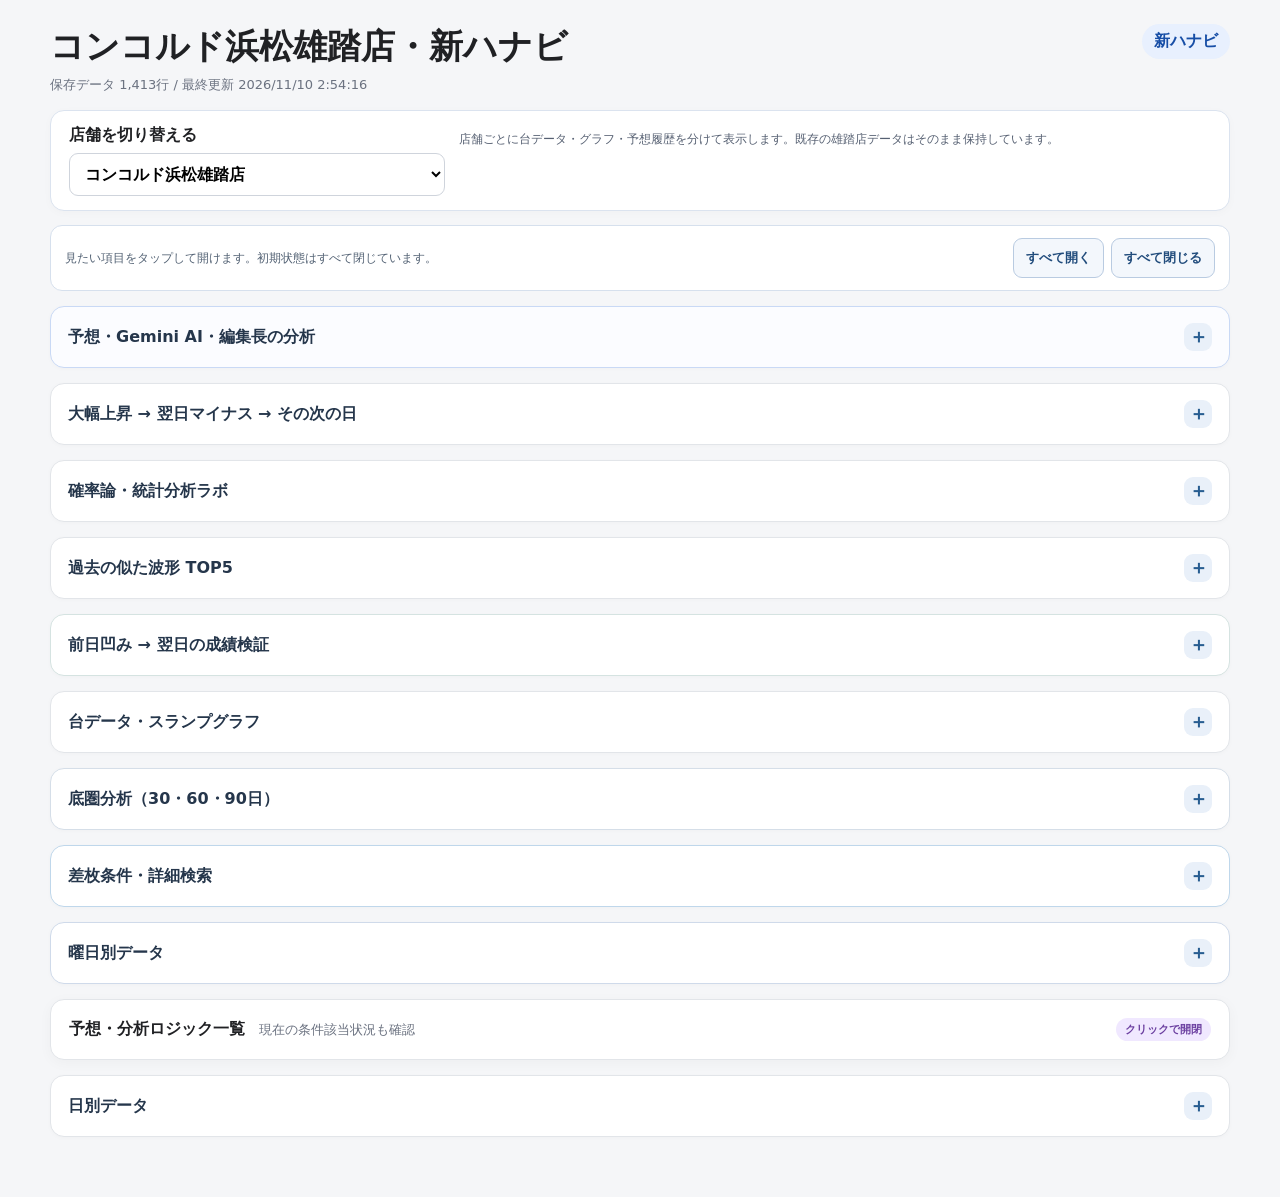
==== index.html @ 98153b4b "Restore original graph point visibility and thin chart lines" ====
<!doctype html>
<html lang="ja">
<head>
  <meta name="robots" content="noindex,nofollow,noarchive,nosnippet">
  <meta name="googlebot" content="noindex,nofollow,noarchive,nosnippet">
<meta charset="utf-8">
<meta name="viewport" content="width=device-width,initial-scale=1">
<meta name="color-scheme" content="light">
<title>新ハナビ店舗別データ分析</title>
<style>
:root{font-family:system-ui,-apple-system,BlinkMacSystemFont,"Segoe UI","Yu Gothic",Meiryo,sans-serif;color:#202124;background:#f5f6f8}*{box-sizing:border-box}body{margin:0;background:#f5f6f8}.wrap{width:min(1180px,calc(100% - 28px));margin:24px auto 60px}.hero{display:flex;justify-content:space-between;gap:18px;align-items:flex-start;margin-bottom:16px}h1{font-size:clamp(24px,4vw,34px);margin:0 0 6px}h2{margin:0;font-size:19px}.muted{color:#6b7280;font-size:13px}.pill{padding:7px 12px;border-radius:999px;background:#e8f0fe;color:#174ea6;font-weight:800;white-space:nowrap}.panel{background:#fff;border:1px solid #e2e5e9;border-radius:14px;padding:18px;margin-top:15px;box-shadow:0 3px 14px rgba(0,0,0,.035)}.controls{display:grid;grid-template-columns:repeat(3,minmax(0,1fr));gap:12px}.controls label{font-weight:800;font-size:13px;display:flex;flex-direction:column;gap:6px}select{width:100%;border:1px solid #cfd4dc;border-radius:9px;padding:10px 11px;background:#fff;font:inherit}.cards{display:grid;grid-template-columns:repeat(4,minmax(0,1fr));gap:10px;margin-top:15px}.card{border:1px solid #e1e5eb;border-radius:12px;padding:13px;background:#fafbfc}.card .k{font-size:12px;color:#6b7280}.card .v{font-size:19px;font-weight:900;margin-top:5px;font-variant-numeric:tabular-nums}.blue{color:#1a73e8}.red{color:#d93025}.chartWrap{position:relative;margin-top:14px;border:1px solid #e1e5eb;border-radius:12px;overflow:hidden;background:#fff}.chartWrap canvas{display:block;width:100%;height:430px}.tooltip{display:none;position:absolute;z-index:2;min-width:160px;padding:8px 10px;border-radius:8px;background:rgba(17,24,39,.94);color:#fff;font-size:12px;line-height:1.55;pointer-events:none}.legend{margin-top:9px;color:#667085;font-size:12px;line-height:1.7}.tableWrap{overflow:auto;margin-top:12px;border:1px solid #e1e5eb;border-radius:10px}table{width:100%;min-width:900px;border-collapse:collapse;font-variant-numeric:tabular-nums}th,td{padding:8px 10px;border-bottom:1px solid #edf0f3;text-align:right;white-space:nowrap;font-size:13px}th{background:#f7f8fa;position:sticky;top:0;color:#4b5563}th:first-child,td:first-child{text-align:left}.status{padding:14px;border-radius:10px;background:#f7f9fc;color:#4b5563;line-height:1.7}.error{background:#fff0ef;color:#a61b14;border:1px solid #f0c1bd}.trendBox{margin-top:14px;border:1px solid #dfe5ee;border-radius:12px;padding:14px;background:#f8fafc}.trendBox:empty{display:none}.trendCurrent{font-size:14px;font-weight:800;margin-bottom:10px}.trendGrid{display:grid;grid-template-columns:repeat(4,minmax(0,1fr));gap:9px}.trendCard{background:#fff;border:1px solid #e1e5eb;border-radius:10px;padding:11px}.trendCard .k{font-size:11px;color:#6b7280}.trendCard .v{font-size:17px;font-weight:900;margin-top:4px;font-variant-numeric:tabular-nums}.trendNote{margin-top:9px;color:#6b7280;font-size:11px;line-height:1.6}.trendLow{color:#9a5b00}.trendGood{color:#0f7b3e}@media(max-width:800px){.controls,.cards,.trendGrid{grid-template-columns:1fr 1fr}}@media(max-width:560px){.hero{flex-direction:column}.controls,.cards,.trendGrid{grid-template-columns:1fr}.wrap{width:calc(100% - 18px)}}
.predictionPanel{border-color:#c9d9f5;background:#fbfcff}.predictionHead{display:flex;justify-content:space-between;gap:12px;align-items:center}.predictionGrid{display:grid;grid-template-columns:repeat(3,minmax(0,1fr));gap:10px;margin-top:13px}.predictionCard{border:1px solid #dfe5ee;border-radius:12px;padding:12px;background:#fff;min-width:0}.predictionCard .top{display:flex;justify-content:space-between;align-items:flex-start;gap:8px}.predictionCard .machine{font-weight:900;font-size:17px;display:flex;align-items:center;gap:7px;flex-wrap:wrap}.rankBadge{font-size:10px;padding:2px 6px;border-radius:999px;background:#e8f0fe;color:#174ea6}.predictionCard .score{font-size:24px;font-weight:950;white-space:nowrap}.streakStrip{display:flex;align-items:center;gap:7px;flex-wrap:wrap;margin-top:9px;padding:7px 8px;border-radius:8px;background:#f3f5f8;font-size:11px}.streakStrip span{color:#6b7280}.streakStrip strong{font-size:13px}.streakStrip small{color:#6b7280}.predMetrics{display:grid;grid-template-columns:repeat(2,minmax(0,1fr));gap:6px;margin-top:8px}.predMetric{border:1px solid #e5e9ef;border-radius:8px;padding:7px 8px;background:#fff;min-width:0}.predMetric span{display:block;color:#6b7280;font-size:10px;white-space:nowrap;overflow:hidden;text-overflow:ellipsis}.predMetric strong{display:block;margin-top:2px;font-size:14px;font-variant-numeric:tabular-nums}.predMetric small{display:block;color:#7a828d;font-size:9px;margin-top:1px}.predFoot{font-size:10px;color:#6b7280;margin-top:7px}.aiBox{margin-top:14px;border:1px solid #dfe5ee;border-radius:12px;padding:13px;background:#f8fafc;line-height:1.6}.aiBox:empty{display:none}.aiBox h3{margin:0 0 7px;font-size:16px}.aiRank{display:grid;gap:7px;margin-top:8px}.aiRankCard{padding:10px!important;background:#fff;border:1px solid #e1e5eb;border-radius:9px}.aiRankHead{display:flex;align-items:center;gap:7px;flex-wrap:wrap;margin-bottom:5px}.rankNo{font-size:10px;background:#eef3fb;border-radius:999px;padding:2px 7px}.machineStrong{font-size:15px;font-weight:900}.conf{font-size:10px;color:#5f6368;border:1px solid #dfe5ee;border-radius:999px;padding:2px 7px}.aiDetail{display:grid;grid-template-columns:70px 1fr;gap:7px;font-size:11px;margin-top:4px}.aiDetail span:first-child{color:#6b7280}.factors{display:flex;gap:5px;flex-wrap:wrap;align-items:center;margin-top:7px;font-size:10px}.factors em{font-style:normal;border-radius:999px;padding:3px 7px}.factors.plus em{background:#eef5ff;color:#1758a8}.factors.minus em{background:#fff0ef;color:#a72b20}.aiWatch{margin-top:9px;padding:9px 11px;background:#fff;border:1px solid #e1e5eb;border-radius:9px}.aiWatch ul{margin:5px 0 0 18px;padding:0}.aiWatch li{font-size:11px;margin:2px 0}.tiny{font-size:11px;color:#6b7280}@media(max-width:900px){.predictionGrid{grid-template-columns:1fr 1fr}}@media(max-width:600px){.predictionGrid{grid-template-columns:1fr}.predictionHead{align-items:flex-start;flex-direction:column}.predMetrics{grid-template-columns:repeat(2,minmax(0,1fr))}}
.aiAccuracyBox{margin-top:10px;border:1px solid #dfe5ee;border-radius:12px;padding:13px;background:#f8fafc}.aiAccuracyBox:empty{display:none}.aiAccuracyBox h3{margin:0 0 8px;font-size:16px}.aiAccGrid{display:grid;grid-template-columns:repeat(4,minmax(0,1fr));gap:7px}.aiAccCard{background:#fff;border:1px solid #e1e5eb;border-radius:9px;padding:9px;min-width:0}.aiAccCard span{display:block;font-size:10px;color:#6b7280}.aiAccCard strong{display:block;font-size:17px;margin-top:3px;font-variant-numeric:tabular-nums}.aiAccCard small{display:block;font-size:9px;color:#8a919b;margin-top:1px}.aiAccRecent{display:flex;gap:5px;flex-wrap:wrap;align-items:center;margin-top:8px;font-size:10px}.aiAccRecent>span{color:#6b7280}.aiAccRecent em{font-style:normal;border-radius:999px;padding:3px 7px;background:#f2f4f7}.aiAccRecent em.hit{background:#eef5ff;color:#1758a8}.aiAccRecent em.miss{background:#fff0ef;color:#a72b20}@media(max-width:850px){.aiAccGrid{grid-template-columns:repeat(2,minmax(0,1fr))}}
.editorChiefBox{margin-top:12px;border:1px solid #d9c7f3;border-radius:12px;padding:13px;background:#fcfaff;line-height:1.6}.editorChiefBox:empty{display:none}.editorChiefBox h3,.editorChiefAccuracy h3{margin:0 0 8px;font-size:16px;display:flex;align-items:center;gap:7px;flex-wrap:wrap}.editorBadge{display:inline-flex;align-items:center;padding:2px 7px;border-radius:999px;background:#f0e8ff;color:#6b3fa0;font-size:10px;font-weight:800}.editorChiefBox .rankNo{background:#f0e8ff;color:#6b3fa0}.editorChiefAccuracy{border-color:#d9c7f3;background:#fcfaff}
.editorComment{margin-top:10px;border:1px solid #e3d7f5;border-radius:10px;background:#fff}.editorComment summary{cursor:pointer;padding:10px 12px;font-weight:800;color:#6b3fa0;list-style:none}.editorComment summary::-webkit-details-marker{display:none}.editorComment summary:after{content:"＋";float:right}.editorComment[open] summary:after{content:"−"}.editorCommentBody{padding:0 12px 12px;color:#374151;font-size:12px;line-height:1.85}.editorCommentBody p{margin:9px 0}.editorCommentBody p:first-child{margin-top:0}
.storePanel{display:flex;align-items:flex-start;justify-content:space-between;gap:14px;padding:14px 18px;background:#fff;border:1px solid #dbe3ef;border-radius:14px;margin-bottom:14px;flex-wrap:wrap;box-shadow:0 2px 10px rgba(0,0,0,.025)}.storePanel label{font-weight:900;display:flex;flex-direction:column;gap:7px;min-width:min(100%,320px);flex:1}.storePanel select{font-weight:700}.storePanel .storeHint{flex:2;color:#566072;font-size:12px;line-height:1.7;padding-top:4px;min-width:210px}.storeNotice{margin:0 0 14px;border:1px solid #f3d89b;background:#fffaf0;border-radius:10px;padding:12px 14px;line-height:1.7;font-size:13px;color:#765321}.storeNotice[hidden]{display:none}

/* スマホ用グラフ専用表示（ブラウザに応じた表示領域一杯） */
.graphFocusLaunch{display:flex;align-items:center;gap:12px;flex-wrap:wrap;margin-top:12px}
.graphFocusLaunch button,.graphFocusClose{font:inherit;font-weight:800;border:1px solid #1a73e8;border-radius:11px;background:#1a73e8;color:#fff;padding:11px 18px;cursor:pointer;touch-action:manipulation}
.graphFocusLaunch button:focus-visible,.graphFocusClose:focus-visible{outline:3px solid #f5b72b;outline-offset:2px}
.graphFocusLaunch small{color:#6b7280;font-size:12px}
.graphFocusLayer[hidden]{display:none!important}
.graphFocusLayer{position:fixed;inset:0;width:100%;height:100vh;height:100dvh;z-index:10000;background:#fff;display:flex;flex-direction:column;overflow:hidden;padding-top:env(safe-area-inset-top,0px);padding-bottom:env(safe-area-inset-bottom,0px)}
.graphFocusHead{flex:0 0 auto;display:flex;justify-content:space-between;align-items:center;gap:10px;padding:8px 12px;background:#f3f6fb;border-bottom:1px solid #dce4ef}
.graphFocusTitle{min-width:0;font-size:14px;font-weight:900;line-height:1.4;overflow:hidden;text-overflow:ellipsis;white-space:nowrap}
.graphFocusClose{padding:9px 13px;white-space:nowrap;background:#fff;color:#174ea6;border-color:#a8bfeb}
.graphFocusSelectors{flex:0 0 auto;display:grid;grid-template-columns:repeat(4,minmax(0,1fr));gap:7px;padding:9px 10px;border-bottom:1px solid #edf0f3;background:#fff}
.graphFocusSelectors label{display:flex;flex-direction:column;gap:3px;min-width:0;font-size:11px;font-weight:700;color:#455066}
.graphFocusSelectors select{min-width:0;width:100%;padding:8px 5px;font-size:13px}
#focusChartSlot{min-height:0;flex:1 1 auto;display:flex;padding:8px 4px 4px;overflow:hidden}
#focusChartSlot .chartWrap{flex:1;min-width:0;min-height:0;width:100%;height:100%;margin:0;border-radius:5px}
#focusChartSlot .chartWrap canvas{height:100%;min-height:0;touch-action:none}
.graphFocusStats{flex:0 0 auto;display:grid;grid-template-columns:repeat(2,minmax(0,1fr));gap:6px;padding:7px 9px;border-top:1px solid #e2e5eb;background:#f8fafc;max-height:34dvh;overflow-y:auto}
.graphFocusStats .focusStat{min-width:0;padding:7px 9px;border:1px solid #e2e8f0;border-radius:9px;background:#fff}
.graphFocusStats .focusStatLabel{font-size:11px;color:#596579;margin-bottom:3px}
.graphFocusStats .focusStatValue{font-size:12px;font-weight:800;line-height:1.5;overflow-wrap:anywhere;font-variant-numeric:tabular-nums}
.graphFocusStats .focusStatValue.blue{color:#1a73e8}
.graphFocusStats .focusStatValue.red{color:#d93025}
.graphFocusStats .focusStatEmpty{grid-column:1/-1;font-size:12px;color:#64748b}
.graphFocusFoot{flex:0 0 auto;padding:5px 12px 8px;min-height:24px;font-size:11px;color:#64748b;white-space:nowrap;overflow:hidden;text-overflow:ellipsis}
body.graphFocusOpen{overflow:hidden}
@media(max-width:560px){.graphFocusSelectors{grid-template-columns:repeat(2,minmax(0,1fr))}}@media(max-width:400px){.graphFocusHead{padding:7px 9px}.graphFocusSelectors{gap:4px;padding:7px 5px}.graphFocusSelectors select{font-size:12px;padding:7px 3px}.graphFocusLaunch button{width:100%}}
@media(orientation:landscape) and (max-height:550px){.graphFocusStats{grid-template-columns:repeat(4,minmax(0,1fr));padding:4px 8px;gap:5px;max-height:85px}.graphFocusStats .focusStat{padding:4px 6px}.graphFocusStats .focusStatLabel{font-size:10px}.graphFocusStats .focusStatValue{font-size:10px}.graphFocusHead{padding:3px 9px}.graphFocusSelectors{grid-template-columns:repeat(4,minmax(0,1fr));padding:4px 9px}.graphFocusSelectors label{flex-direction:row;align-items:center}.graphFocusSelectors select{padding:4px 6px}.graphFocusFoot{padding:2px 10px}}

/* 2026-10-20: グラフだけ表示・スマートフォン専用。PC表示には影響させない。 */
@media (pointer: coarse) and (max-width: 650px){
  .graphFocusLayer .graphFocusHead{padding:6px 9px;gap:7px}
  .graphFocusLayer .graphFocusTitle{font-size:12px}
  .graphFocusLayer .graphFocusClose{padding:6px 10px;font-size:13px;border-radius:9px}
  .graphFocusLayer .graphFocusSelectors{gap:5px;padding:6px 7px}
  .graphFocusLayer .graphFocusSelectors label{font-size:10px;gap:2px}
  .graphFocusLayer .graphFocusSelectors select{padding:6px 6px;font-size:12px;min-height:32px}
  .graphFocusLayer #focusChartSlot{padding:4px 2px 2px}
  .graphFocusLayer .graphFocusStats{gap:4px;padding:5px 7px;max-height:25dvh}
  .graphFocusLayer .focusStat{padding:5px 7px;border-radius:8px}
  .graphFocusLayer .focusStatLabel{font-size:10px;line-height:1.2;margin-bottom:2px}
  .graphFocusLayer .focusStatValue{font-size:11px;line-height:1.3;letter-spacing:-.2px;overflow-wrap:anywhere}
  .graphFocusLayer .graphFocusFoot{padding:3px 8px 4px;min-height:18px;font-size:10px}
}


/* スマホの「グラフだけ表示」拡大縮小 */
.graphZoomControls{display:none;align-items:center;gap:4px;flex:0 0 auto}
.graphZoomControls button{border:1px solid #c6d5ef;border-radius:8px;background:#fff;color:#174ea6;font:800 14px system-ui;height:29px;min-width:29px;padding:0 5px;touch-action:manipulation}
.graphZoomControls button:disabled{opacity:.35}
.graphZoomControls .graphZoomReset{font-size:10px}
.graphZoomRatio{font-size:10px;min-width:32px;text-align:center;color:#445268;font-weight:700}
@media (pointer:coarse) and (max-width:650px), (pointer:coarse) and (max-height:650px){
 .graphFocusLayer .graphZoomControls{display:flex}
 .graphFocusLayer .graphFocusTitle{flex:1;min-width:0}
 .graphFocusLayer .graphFocusHead{gap:5px}
}
@media (pointer:coarse) and (orientation:landscape) and (max-height:650px){
 .graphFocusLayer .graphZoomControls button{height:24px;min-width:27px}
}

/* REG先行の翌日実績：当日1,000G以上・同じ台番の翌日データを集計 */
.regBiasBox{margin-top:12px;border:1px solid #d9e4f0;border-radius:12px;padding:13px;background:#f8fbff;line-height:1.6}
.regBiasBox:empty{display:none}
.regBiasBox h3{margin:0 0 7px;font-size:16px}
.regBiasBox .regBiasSummary{display:flex;flex-wrap:wrap;gap:7px;margin:8px 0}
.regBiasBox .regBiasChip{display:flex;flex-direction:column;flex:1;min-width:125px;border:1px solid #e0e8f4;background:white;border-radius:9px;padding:7px 10px}
.regBiasBox .regBiasChip span{font-size:11px;color:#566579}
.regBiasBox .regBiasChip strong{font-size:15px}
.regBiasBox .regBiasMachines{display:grid;grid-template-columns:repeat(3,minmax(0,1fr));gap:7px;margin:9px 0}
.regBiasBox .regBiasMachine{background:#fff;border:1px solid #dfe6f0;border-radius:10px;padding:9px;min-width:0;font-size:12px}
.regBiasBox .regBiasMachine strong{display:block;font-size:15px;margin-bottom:2px}
.regBiasBox .regBiasMachine .tiny{font-size:10px}
@media(max-width:620px){.regBiasBox .regBiasMachines{grid-template-columns:1fr}.regBiasBox .regBiasMachine{padding:8px 10px}}


/* AIと編集長：予想1位/2位/3位の実績を並べて比較 */
.rankAuditBox{margin-top:13px;background:#fff;border:1px solid #cbd9ee;border-radius:12px;padding:13px;line-height:1.6}
.rankAuditBox:empty{display:none}
.rankAuditBox h3{margin:0 0 5px;font-size:16px}
.rankAuditGrid{display:grid;grid-template-columns:repeat(2,minmax(0,1fr));gap:11px;margin-top:12px}
.rankAuditCard{background:#f8fafc;border:1px solid #e0e6ef;border-radius:10px;padding:12px;min-width:0}
.rankAuditCard h4{font-size:15px;margin:0 0 4px}
.rankAuditTable{min-width:0!important;width:100%;table-layout:fixed;border-collapse:collapse;margin-top:7px}
.rankAuditTable th,.rankAuditTable td{padding:7px 3px;border-bottom:1px solid #e4e8f0;text-align:center!important;white-space:normal;font-size:12px;vertical-align:middle;position:static}
.rankAuditTable th{font-size:10px;color:#505a6a;background:#edf2fa}
.rankAuditTable th:first-child,.rankAuditTable td:first-child{width:44px}
.rankAuditTable td strong{font-size:14px;display:block;font-variant-numeric:tabular-nums}
.rankAuditTable td small{font-size:10px;color:#64748b;display:block}
.rankAuditTable .rankAuditBest{background:#eaf3ff}
.rankAuditNote{font-size:11px;color:#546075;margin-top:8px}
.rankAuditDetails{margin-top:12px;border:1px solid #e2e8f0;border-radius:9px;background:#fff}
.rankAuditDetails summary{padding:9px 11px;cursor:pointer;font-weight:700;font-size:12px}
.rankAuditDetailScroll{overflow-x:auto;padding:0 9px 8px}
.rankAuditDetailTable{width:100%;min-width:410px;table-layout:auto;border-collapse:collapse}
.rankAuditDetailTable th,.rankAuditDetailTable td{padding:5px 6px;text-align:left!important;font-size:11px;white-space:nowrap;position:static}
.rankAuditDetailTable td small{display:inline;font-size:10px}
@media(max-width:920px){.rankAuditGrid{grid-template-columns:1fr}}
@media(max-width:480px){.rankAuditBox{padding:10px}.rankAuditCard{padding:8px}.rankAuditTable td strong{font-size:13px}.rankAuditTable th,.rankAuditTable td{font-size:11px;padding:7px 2px}}


/* 予想日とデータ基準日を明示する（編集長・Gemini AI・自動予想で共通） */
.forecastDateBanner{display:flex;flex-direction:column;gap:5px;margin:9px 0 13px;padding:12px 14px;border:2px solid #c6d5eb;border-radius:12px;background:#fff;color:#17243b}
.forecastDateBanner .forecastDateType{font-size:12px;font-weight:800;color:#536378}
.forecastDateBanner .forecastDateMain{display:block;font-size:clamp(18px,4.3vw,24px);font-weight:900;line-height:1.3;letter-spacing:.01em}
.forecastDateBanner .forecastDateStatus{font-size:12px;font-weight:800;color:#1f4d79}
.forecastDateBanner .forecastDateSource{font-size:12px;color:#556474;line-height:1.5}
.forecastDateBanner.forecast-past{border-color:#e2bd80;background:#fffaf2}
.forecastDateBanner.forecast-past .forecastDateStatus{color:#905313}
.forecastDateBanner.forecast-today{border-color:#8eb8e7;background:#f6faff}
.forecastDateBanner.forecast-future{border-color:#c9d4e4}
@media(max-width:600px){.forecastDateBanner{padding:11px 12px}.forecastDateBanner .forecastDateMain{font-size:19px}}


/* 確認済み0G修理期間 */
.repairSummary{margin-top:13px;padding:12px 14px;border:1px solid #d6dce7;border-radius:11px;background:#f7f9fc;line-height:1.6}
.repairSummary[hidden]{display:none}
.repairSummary h3{font-size:14px;margin:0 0 5px}
.repairSummary p{font-size:12px;color:#4b5563;margin:3px 0}
.repairBreakdown{display:flex;flex-wrap:wrap;gap:8px;margin-top:9px}
.repairItem{flex:1 1 220px;background:#fff;padding:9px 11px;border:1px solid #dfe5ee;border-radius:9px;font-size:12px}
.repairItem strong{display:block;font-size:13px;margin-bottom:3px}
.repairItem small{display:block;color:#667085;line-height:1.6}
.repairLabel{display:inline-block;padding:3px 7px;border-radius:7px;background:#e8edf5;color:#3c5067;font-weight:800;font-size:11px;white-space:nowrap}
.repairRow{background:#f1f5fa}.repairRow td{color:#526275}

/* 曜日別実績（グラフと別の台番・集計期間を指定できる） */
.weekdayPanel{border-color:#cfdaea}
.weekdayHead{display:flex;justify-content:space-between;align-items:start;gap:12px;flex-wrap:wrap}
.weekdayHead p{margin:5px 0 0;font-size:12px;color:#697386;line-height:1.55}
.weekdayControls{display:grid;grid-template-columns:repeat(3,minmax(0,1fr));gap:10px;margin:14px 0}
.weekdayControls label{font-size:12px;font-weight:800;display:flex;flex-direction:column;gap:5px}
.weekdayControls select{font-size:14px;padding:9px 10px}
.weekdayMeta{font-size:12px;color:#5b6575;margin:8px 0 11px;line-height:1.6}
.weekdayCards{display:grid;grid-template-columns:repeat(7,minmax(0,1fr));gap:7px}
.weekdayCard{appearance:none;border:1px solid #dee4ed;border-radius:10px;background:#fff;color:inherit;text-align:left;min-width:0;padding:10px 8px;cursor:pointer;font:inherit;display:flex;flex-direction:column;gap:5px}
.weekdayCard:hover{border-color:#8caedc}
.weekdayCard:focus-visible{outline:3px solid #8ab4f8;outline-offset:2px}
.weekdayCard.active{border:2px solid #3576bc;background:#eef5ff;padding:9px 7px}
.weekdayCard .weekdayName{font-size:16px;font-weight:900}
.weekdayCard .weekdayRate{font-size:19px;font-weight:900;font-variant-numeric:tabular-nums}
.weekdayCard .weekdayDiff{font-size:13px;font-weight:800}
.weekdayCard small{font-size:11px;color:#606b78;line-height:1.35}
.weekdaySubheading{font-size:14px;font-weight:900;margin:18px 0 8px}
.weekdayTableScroll{overflow-x:auto;max-height:510px;overflow-y:auto;border:1px solid #e1e5ee;border-radius:10px}
.weekdayTable{width:100%;min-width:650px;font-size:12px;border-collapse:collapse}
.weekdayTable th,.weekdayTable td{padding:9px 8px;font-size:12px;white-space:nowrap}
.weekdayTable th{text-align:right}
.weekdayTable th:first-child,.weekdayTable td:first-child{text-align:left}
.weekdayTable .compareCell{line-height:1.5;min-width:135px}
.weekdayTable .compareCell small{display:block;font-size:11px;color:#697386}
.weekdayTable .compareCell strong{font-size:13px}
.weekdayTable .weekdaySelectedRow{background:#edf5ff}
.weekdayMore{margin-top:10px;padding:9px 13px;background:#fff;border:1px solid #b8c6dc;border-radius:9px;color:#1d4d81;font-size:12px;font-weight:800;cursor:pointer}
.weekdayMore[hidden]{display:none}
.weekdayEmpty{color:#657083;font-size:13px;padding:12px 0}
@media(max-width:920px){.weekdayCards{grid-template-columns:repeat(4,minmax(0,1fr))}}
@media(max-width:560px){.weekdayControls{grid-template-columns:1fr 1fr}.weekdayControls label:last-child{grid-column:1/-1}.weekdayCards{grid-template-columns:repeat(2,minmax(0,1fr))}.weekdayCard{padding:12px}.weekdayCard.active{padding:11px}.weekdayCard .weekdayRate{font-size:20px}}


/* 過去に到達した底圏と、その後の実績を区別して表示する */
.bottomPanel{border-color:#d5dee8}
.bottomHeader{display:flex;gap:10px;justify-content:space-between;align-items:flex-start;flex-wrap:wrap}
.bottomHeader p{font-size:12px;color:#607086;margin:6px 0 0;line-height:1.6}
.bottomControls{display:flex;flex-wrap:wrap;gap:10px;margin:12px 0}
.bottomControls label{display:flex;flex-direction:column;gap:5px;min-width:150px;font-weight:800;font-size:12px;flex:1}
.bottomControls select{padding:10px;font-size:14px}
.bottomGrid{display:grid;grid-template-columns:repeat(3,minmax(0,1fr));gap:9px;margin:12px 0}
.bottomCard{border:1px solid #e0e5ed;border-radius:11px;background:#fbfcfe;padding:12px;min-width:0;line-height:1.5}
.bottomCard.isSelected{border:2px solid #527dab;background:#f4f8ff;padding:11px}
.bottomCard h3{font-size:14px;margin:0 0 8px}
.bottomCard strong{font-size:22px;font-variant-numeric:tabular-nums}
.bottomCard span{display:block;font-size:12px;margin-top:5px;color:#4e5f72}
.bottomCard .bottomGauge{height:9px;border-radius:99px;background:#e1e8f0;overflow:hidden;margin-top:11px}
.bottomCard .bottomGauge i{display:block;height:100%;background:#a17846;border-radius:99px}
.bottomState{font-size:12px;font-weight:800;color:#7a562a;margin-top:6px}
.bottomTableScroll{overflow-x:auto;border:1px solid #e1e5ed;border-radius:10px;max-height:540px;overflow-y:auto}
.bottomTable{width:100%;min-width:710px;border-collapse:collapse}
.bottomTable th,.bottomTable td{font-size:12px;padding:9px 10px;text-align:right;white-space:nowrap}
.bottomTable th:first-child,.bottomTable td:first-child{text-align:left}
.bottomTable small{display:block;color:#677384;font-size:10px;margin-top:3px}
.bottomPanel .bottomNote{font-size:12px;color:#5e6a7a;line-height:1.7;margin:10px 0}
.bottomSubTitle{font-size:14px;margin:17px 0 8px}
.bottomWarning{font-size:12px;font-weight:700;color:#92571d;margin:9px 0}
.bottomEmpty{font-size:12px;color:#667281;padding:12px}
@media(max-width:700px){.bottomGrid{grid-template-columns:1fr}.bottomControls label{min-width:130px}.bottomCard strong{font-size:20px}.bottomCard{padding:13px}}


/* スマホで数百日が密集するのを防止：期間切替・タップ詳細 */
.graphRangeBar{display:none;align-items:center;flex-wrap:wrap;gap:5px;margin-top:10px;padding:8px 9px;background:#f7f9fc;border:1px solid #dfe6f1;border-radius:10px}
.graphRangeBar .graphRangeCaption{flex-basis:100%;font-size:11px;color:#586679;font-weight:800}
.graphRangeBar button{appearance:none;flex:1 1 auto;min-width:48px;min-height:37px;touch-action:manipulation;background:#fff;border:1px solid #bfcadb;border-radius:8px;font-size:13px;font-weight:850;color:#34506f;padding:7px 5px;cursor:pointer}
.graphRangeBar button.active{color:#fff;background:#245f9e;border-color:#245f9e}
.graphRangeBar button:focus-visible{outline:3px solid #e6a83f;outline-offset:2px}
.graphRangeInfo{font-size:12px;color:#536277;margin:7px 0 5px}

/* 差枚グラフ用・開始日／終了日の任意指定。通常表示と拡大表示の両方で使用 */
.graphDateBar{display:flex;align-items:flex-end;flex-wrap:wrap;gap:8px;margin:10px 0 5px;padding:10px 12px;background:#f8fbff;border:1px solid #dbe5f2;border-radius:10px}
.graphDateBar label{display:flex;flex:1 1 145px;min-width:128px;flex-direction:column;gap:4px;font-size:12px;font-weight:750;color:#34506f}
.graphDateBar input[type=date]{box-sizing:border-box;min-height:40px;width:100%;max-width:100%;border:1px solid #b9c9df;border-radius:7px;padding:7px;color:#223348;background:#fff;font-size:14px}
.graphDateBar button{min-height:40px;border:1px solid #b9c9df;border-radius:8px;padding:8px 13px;background:white;color:#245f9e;font-weight:800;cursor:pointer;touch-action:manipulation}
.graphDateBar button.graphDateApply{background:#245f9e;border-color:#245f9e;color:#fff}
.graphDateBar button.pointPicker{flex:1 1 100%;background:#eaf3ff;color:#245f9e;border:2px solid #245f9e}
.graphDateBar button.pointPicker[aria-pressed="true"]{background:#245f9e;color:white}
.graphDateBar .pointPickerHint{font-size:12px;color:#536277;flex-basis:100%}
/* スマホでは点から期間選択するボタンと説明だけ非表示。日付入力とPCの操作は維持。 */
@media (pointer:coarse) and (max-width:700px), (pointer:coarse) and (orientation:landscape) and (max-height:650px){
 .graphDateBar button.pointPicker,.graphDateBar .pointPickerHint{display:none!important}
}
.chartWrap canvas.pointPicking{cursor:crosshair}

.graphDateBar button:focus-visible,.graphDateBar input:focus-visible{outline:3px solid #e6a83f;outline-offset:2px}
.graphDateBar .graphDateNotice{flex-basis:100%;font-size:12px;color:#536277;line-height:1.5}
@media(max-width:700px){.graphDateBar{padding:9px}.graphDateBar label{flex:1 1 calc(50% - 6px);min-width:0}.graphDateBar button{flex:1 1 110px}}

.graphTapDetail{position:absolute;bottom:7px;left:7px;right:7px;z-index:3;padding:9px 10px;border-radius:8px;background:rgba(23,40,61,.94);color:#fff;font-size:13px;font-weight:700;line-height:1.55;box-shadow:0 2px 12px rgba(0,0,0,.18);pointer-events:none}
.graphTapDetail[hidden]{display:none!important}
#graphFocusRangeBar{margin:0;border-radius:0;border-width:0 0 1px}
@media(pointer:coarse){.graphRangeBar{display:flex}}
@media(max-width:700px){
  .graphRangeBar{display:flex}
  .chartWrap canvas{height:395px}
  .legend{font-size:11px;line-height:1.6}
}
@media(orientation:landscape) and (max-height:550px){
  #graphFocusRangeBar{padding:3px 8px;gap:4px}
  #graphFocusRangeBar .graphRangeCaption{display:none}
  #graphFocusRangeBar button{min-height:29px;padding:3px 5px}
}


/* 初期状態はすべて閉じる */
.foldToolbar{display:flex;align-items:center;justify-content:space-between;flex-wrap:wrap;gap:9px;padding:12px 14px;margin-top:14px;border:1px solid #d6e0ed;border-radius:12px;background:#fff}
.foldToolbar[hidden]{display:none!important}
.foldToolbar p{font-size:12px;line-height:1.5;color:#536274;margin:0}
.foldToolbar .foldButtons{display:flex;gap:7px;flex-wrap:wrap}
.foldToolbar button{background:#f3f7fc;border:1px solid #b9cbe1;border-radius:9px;color:#214c7c;padding:9px 12px;font-weight:800;font-size:13px;cursor:pointer;min-height:40px}
.foldedPanel.foldClosed>:not(.foldHead){display:none!important}
.foldedPanel.foldClosed{padding:9px 13px!important;box-shadow:0 1px 5px rgba(0,0,0,.025)}
.foldedPanel>.foldHead{appearance:none;display:flex;width:100%;align-items:center;justify-content:space-between;gap:12px;font:inherit;font-weight:900;font-size:16px;text-align:left;color:#25364b;background:transparent;border:0;border-radius:8px;cursor:pointer;padding:7px 4px;min-height:42px}
.foldedPanel>.foldHead .foldTitle{min-width:0;line-height:1.5}
.foldedPanel>.foldHead .foldSign{display:inline-flex;align-items:center;justify-content:center;flex:0 0 28px;width:28px;height:28px;border-radius:9px;background:#e9f0f9;color:#285d91;font-size:19px;font-weight:900}
.foldedPanel>.foldHead:hover{background:#f4f7fb}
.foldedPanel>.foldHead:focus-visible,.foldToolbar button:focus-visible{outline:3px solid #7caaec;outline-offset:2px}
.foldedPanel:not(.foldClosed)>.foldHead{padding-bottom:10px;border-bottom:1px solid #e2e9f0;border-radius:0;margin-bottom:11px}
.foldedPanel>h2{display:none}
.foldedPanel .predictionHead h2,.foldedPanel .bottomHeader h2,.foldedPanel .weekdayHead h2{display:none}
@media(max-width:560px){.foldToolbar{gap:8px;padding:10px}.foldToolbar p{flex:1 1 100%}.foldToolbar .foldButtons{display:grid;grid-template-columns:1fr 1fr;width:100%}.foldToolbar button{min-height:44px}.foldedPanel>.foldHead{font-size:15px;min-height:45px}.foldedPanel.foldClosed{padding:8px 11px!important}}

</style>
</head>
<body>
<main class="wrap">
  <header class="hero">
    <div><h1 id="title">データ</h1><div id="subtitle" class="muted">データを読み込んでいます…</div></div>
    <div class="pill">新ハナビ</div>
  </header>

  <section class="storePanel" aria-label="店舗選択">
    <label for="storeSelect">店舗を切り替える
      <select id="storeSelect">
        <option value="yuto">コンコルド浜松雄踏店</option>
        <option value="morita">ABC浜松森田町店（ABC森田）</option>
      </select>
    </label>
    <div class="storeHint">店舗ごとに台データ・グラフ・予想履歴を分けて表示します。既存の雄踏店データはそのまま保持しています。</div>
  </section>
  <div id="storeNotice" class="storeNotice" hidden></div>
  <div id="loadStatus" class="panel status">選択した店舗のデータを読み込んでいます…</div>
  <nav id="accordionToolbar" class="foldToolbar" aria-label="分析項目の開閉操作" hidden>
    <p>見たい項目をタップして開けます。初期状態はすべて閉じています。</p>
    <div class="foldButtons">
      <button type="button" id="accordionOpenAll">すべて開く</button>
      <button type="button" id="accordionCloseAll">すべて閉じる</button>
    </div>
  </nav>

  <section id="predictionPanel" class="panel predictionPanel" hidden>
    <div class="predictionHead"><div><h2 id="predictionHeading">台別の自動参考予想</h2><div id="predictionExplainer" class="muted">過去データの条件別実績を比較した参考スコア</div></div><div id="predictionTarget" class="muted"></div></div>
    <div id="forecastPanelDate"></div>
    <div id="predictionGrid" class="predictionGrid"></div>
    <div id="consensusBox" class="aiBox"></div>
    <div id="aiBox" class="aiBox"></div>
    <div id="aiAccuracyBox" class="aiAccuracyBox"></div>
    <div id="editorChiefBox" class="editorChiefBox"></div>
    <div id="editorMethodologyBox" class="editorChiefBox" hidden></div>
    <div id="regBiasBox" class="regBiasBox" aria-label="REGとBIGの偏りによる翌日実績"></div>
    <div id="editorChiefAccuracy" class="aiAccuracyBox editorChiefAccuracy"></div>
    <div id="rankAuditBox" class="rankAuditBox" aria-label="Geminiと編集長の順位別的中率"></div>
    <div class="tiny" style="margin-top:9px">参考スコアは実際の勝率ではありません。未来の結果を保証するものではありません。</div>
  </section>

  <section id="mainPanel" class="panel" hidden>
    <div class="controls">
      <label>台番<select id="machineSel"></select></label>
      <label>期間<select id="monthSel"></select></label>
      <label>グラフ<select id="modeSel"><option value="cumulative">累計差枚</option><option value="daily">日別差枚</option><option value="monthly">月別差枚</option></select></label>
    </div>
    <div id="graphDateBar" class="graphDateBar" aria-label="差枚グラフの指定日付">
      <label for="graphDateStart">開始日<input id="graphDateStart" type="date"></label>
      <label for="graphDateEnd">終了日<input id="graphDateEnd" type="date"></label>
      <button type="button" id="graphDateApply" class="graphDateApply">この期間を表示</button>
      <button type="button" id="graphDateClear">日付指定を解除</button>
      <button type="button" id="graphDatePick" class="pointPicker" aria-pressed="false">● グラフの点から期間を選ぶ</button>
      <div class="pointPickerHint">開始日の点をタップし、続いて終了日の点をタップしてください。</div>
      <div id="graphDateNotice" class="graphDateNotice" role="status" aria-live="polite">日付を自由に指定できます（開始日だけ・終了日だけも可）。</div>
    </div>
    <div class="graphFocusLaunch"><button type="button" id="graphFocusOpen" aria-controls="graphFocusLayer" aria-haspopup="dialog">⛶ グラフだけ表示</button><small>スマホで拡大表示できます。横向きもおすすめです。</small></div>
    <div id="cards" class="cards"></div>
    <div id="repairSummary" class="repairSummary" hidden></div>
    <div id="graphQuickRanges" class="graphRangeBar" aria-label="表示する日数"><span class="graphRangeCaption">スマホ用：グラフの表示期間（タップで切替）</span></div>
    <div id="graphRangeInfo" class="graphRangeInfo"></div>
    <div class="chartWrap"><canvas id="chart"></canvas><div id="tooltip" class="tooltip"></div><div id="graphTapDetail" class="graphTapDetail" hidden aria-live="polite"></div></div>
    <div id="legend" class="legend"></div>
    <div id="trendBox" class="trendBox"></div>
  </section>



  <section id="bottomPanel" class="panel bottomPanel" hidden>
    <div class="bottomHeader">
      <div><h2>底圏分析｜30・60・90日</h2><p>今の累積差枚が過去の底から何枚上にいるかと、似た底圏入りの後の実績を検証します。</p></div>
      <div id="bottomDate" class="muted"></div>
    </div>
    <div class="bottomControls">
      <label for="bottomMachine">分析する台番<select id="bottomMachine"></select></label>
      <label for="bottomWindow">過去の底圏入りを比較する期間<select id="bottomWindow"><option value="30">30日</option><option value="60">60日</option><option value="90" selected>90日</option></select></label>
    </div>
    <div id="bottomOverview" class="bottomGrid"></div>
    <div id="bottomSampleInfo" class="bottomNote"></div>
    <h3 class="bottomSubTitle">過去の底圏入り後：1・3・7日の実績</h3>
    <div id="bottomFollowup"></div>
    <h3 class="bottomSubTitle">過去の該当日</h3>
    <div id="bottomCases"></div>
    <p class="bottomNote">底圏は「その日までの直近N日間における累積差枚の最高点と最安点の差が1,000枚以上あり、当日の位置が下位10%以内」と定義します。期間内の稼働率70%以上、判定当日も稼働している場合に限ります。連続して該当した日は1回とし、7日以内の重複した底圏入りを再計上しません。修理中・欠損日は後日の成績判定に含めません。これは事後の実績比較で、底が確定したことや翌日の反発を意味しません。</p>
  </section>

  <section id="weekdayPanel" class="panel weekdayPanel" hidden aria-label="曜日別の実績">
    <div class="weekdayHead">
      <div><h2>曜日別データ</h2><p>曜日ごとの勝率・差枚・稼働日数と、3台の比較ができます。</p></div>
      <div id="weekdayUpdated" class="muted"></div>
    </div>
    <div class="weekdayControls">
      <label for="weekdayMachineSel">台番<select id="weekdayMachineSel"></select></label>
      <label for="weekdayPeriodSel">集計期間
        <select id="weekdayPeriodSel">
          <option value="90">直近90日</option>
          <option value="30">直近30日</option>
          <option value="180">直近180日</option>
          <option value="ALL">全期間</option>
          <option value="CHART">グラフで選択中の期間</option>
        </select>
      </label>
      <label for="weekdayDaySel">日別履歴を表示する曜日
        <select id="weekdayDaySel">
          <option value="all">全曜日</option>
          <option value="0">日曜日</option>
          <option value="1">月曜日</option>
          <option value="2">火曜日</option>
          <option value="3">水曜日</option>
          <option value="4">木曜日</option>
          <option value="5">金曜日</option>
          <option value="6">土曜日</option>
        </select>
      </label>
    </div>
    <div id="weekdayMeta" class="weekdayMeta"></div>
    <div id="weekdayCards" class="weekdayCards"></div>
    <h3 class="weekdaySubheading">台番別・曜日の比較</h3>
    <div id="weekdayCompare"></div>
    <h3 class="weekdaySubheading" id="weekdayHistoryHeading">日別の実績</h3>
    <div id="weekdayHistory"></div>
    <button type="button" id="weekdayMore" class="weekdayMore" hidden>すべての履歴を表示</button>
    <p class="weekdayMeta">勝率は「差枚がプラスだった稼働日 ÷ 稼働日」。修理中・0Gは稼働日から除外します。全台合計の勝率は同日の対象台の差枚を合計して判定します。過去の曜日実績が次回の結果を保証するものではありません。</p>
  </section>

  <details id="logicFold" class="panel" style="padding:0;overflow:hidden">
    <summary style="cursor:pointer;padding:18px;display:flex;justify-content:space-between;align-items:center;gap:12px;font-weight:900;list-style:none">
      <span>予想・分析ロジック一覧 <span class="muted" style="font-weight:500;margin-left:8px">現在の条件該当状況も確認</span></span>
      <span style="font-size:11px;color:#6b3fa0;background:#f0e8ff;border-radius:999px;padding:4px 9px;white-space:nowrap">クリックで開閉</span>
    </summary>
    <div style="border-top:1px solid #e2e5e9;background:#fff">
      <iframe src="./logic.html" title="予想・分析ロジック一覧" loading="lazy" style="width:100%;height:78vh;min-height:720px;border:0;display:block;background:#fff"></iframe>
    </div>
  </details>

  <div id="graphFocusLayer" class="graphFocusLayer" role="dialog" aria-modal="true" aria-label="スランプグラフの拡大表示" hidden>
    <div class="graphFocusHead">
      <div id="graphFocusTitle" class="graphFocusTitle">スランプグラフ</div>
      <div class="graphZoomControls" aria-label="グラフの拡大縮小">
        <button type="button" id="graphZoomOut" aria-label="グラフを縮小">−</button>
        <span id="graphZoomRatio" class="graphZoomRatio">1.0×</span>
        <button type="button" id="graphZoomIn" aria-label="グラフを拡大">＋</button>
        <button type="button" id="graphZoomReset" class="graphZoomReset">全体</button>
      </div>
      <button type="button" id="graphFocusClose" class="graphFocusClose" aria-label="グラフだけの表示を閉じる">× 戻る</button>
    </div>
    <div class="graphFocusSelectors">
      <label for="graphFocusStore">店舗<select id="graphFocusStore">
        <option value="yuto">コンコルド雄踏</option>
        <option value="morita">ABC森田</option>
      </select></label>
      <label for="graphFocusMachine">台番<select id="graphFocusMachine"></select></label>
      <label for="graphFocusMonth">期間<select id="graphFocusMonth"></select></label>
      <label for="graphFocusMode">グラフ<select id="graphFocusMode"></select></label>
    </div>
    <div id="graphFocusDateBar" class="graphDateBar" aria-label="差枚グラフの指定日付">
      <label for="graphFocusDateStart">開始日<input id="graphFocusDateStart" type="date"></label>
      <label for="graphFocusDateEnd">終了日<input id="graphFocusDateEnd" type="date"></label>
      <button type="button" id="graphFocusDateApply" class="graphDateApply">この期間を表示</button>
      <button type="button" id="graphFocusDateClear">日付指定を解除</button>
      <button type="button" id="graphFocusDatePick" class="pointPicker" aria-pressed="false">● グラフの点から期間を選ぶ</button>
      <div class="pointPickerHint">開始日の点をタップし、続いて終了日の点をタップしてください。</div>
      <div id="graphFocusDateNotice" class="graphDateNotice" role="status" aria-live="polite">日付を自由に指定できます（開始日だけ・終了日だけも可）。</div>
    </div>
    <div id="graphFocusRangeBar" class="graphRangeBar" aria-label="拡大グラフの表示期間"><span class="graphRangeCaption">表示期間</span></div>
    <div id="focusChartSlot"></div>
    <div id="graphFocusStats" class="graphFocusStats" aria-label="選択中のグラフの実績"></div>
    <div id="graphFocusFoot" class="graphFocusFoot">点に触れると差枚を確認できます</div>
  </div>

  <section id="tablePanel" class="panel" hidden>
    <h2>日別データ</h2>
    <div class="tableWrap"><table><thead><tr><th>日付</th><th>曜</th><th>台番</th><th>G数</th><th>差枚</th><th>BB</th><th>RB</th><th>合算</th><th>BB確率</th><th>RB確率</th></tr></thead><tbody id="tbody"></tbody></table></div>
  </section>
</main>
<script>
const STORE_PARAM=new URLSearchParams(window.location.search).get('store');
const STORE_ID=(STORE_PARAM==='morita'||STORE_PARAM==='abc-morita')?'morita':'yuto';
const STORE_NAME=STORE_ID==='morita'?'ABC浜松森田町店':'コンコルド浜松雄踏店';
const STORE_DATA_URL=STORE_ID==='morita'?'./stores/abc-morita/data.json':'./data.json';
const STORE_EDITOR_URL=STORE_ID==='morita'?'./stores/abc-morita/editor.json':'./editor.json';
window.SHINHANABI_STORE_ID=STORE_ID;
window.SHINHANABI_DATA_URL=STORE_DATA_URL;
const storeSelect=document.getElementById('storeSelect');
storeSelect.value=STORE_ID;
storeSelect.addEventListener('change',()=>{
  const u=new URL(window.location.href);
  if(storeSelect.value==='morita')u.searchParams.set('store','morita');
  else u.searchParams.delete('store');
  window.location.assign(u.toString());
});
document.title='新ハナビ分析｜'+STORE_NAME;
if(STORE_ID==='morita'){
  const notice=document.getElementById('storeNotice');
  notice.hidden=false;
  notice.textContent='ABC森田：初期データ0件から取得を開始します。Chrome拡張の店舗選択でABC浜松森田町店を選び、取得・公開するとこちらへ反映されます。雄踏店データとは混ざりません。';
  const logic=document.getElementById('logicFold');
  if(logic)logic.hidden=true;
}
let RECORDS=[];let GENERATED_AT='';let AI_ANALYSIS=null;let AI_ACCURACY=null;let AI_HISTORY_PUBLIC=[];let GEMINI_HISTORY=[];let EDITOR_CHIEF=null;let points=[];
/* この2期間は利用者確認済みの修理による0G。元データは変更しない。 */
const REPAIR_PERIODS_YUTO=[
 {machineNo:'3233',start:'2026-09-25',end:'2026-10-09'},
 {machineNo:'3235',start:'2025-11-19',end:'2025-11-30'}
];
function repairPeriod(r){
 if(STORE_ID!=='yuto'||!r||Number(r.games)!==0)return null;
 return REPAIR_PERIODS_YUTO.find(p=>String(r.machineNo)===p.machineNo&&String(r.date)>=p.start&&String(r.date)<=p.end)||null;
}
function isRepairRecord(r){return!!repairPeriod(r)}
const $=id=>document.getElementById(id);const machineSel=$('machineSel'),monthSel=$('monthSel'),modeSel=$('modeSel'),canvas=$('chart'),tooltip=$('tooltip');
function fmt(n){return Math.round(Number(n)||0).toLocaleString('ja-JP')}function signed(n){n=Number(n)||0;return(n>0?'+':'')+fmt(n)}function prob(n){return Number(n)>0?'1/'+Number(n).toFixed(1):'-'}function shortDate(d){return d?String(d).replace(/^\d{4}-/,'').replace('-','/'):'-'}
function dayNumber(d){const m=String(d||'').match(/^(\d{4})-(\d{2})-(\d{2})$/);return m?Date.UTC(+m[1],+m[2]-1,+m[3])/86400000:NaN}function nextDay(a,b){const x=dayNumber(a),y=dayNumber(b);return Number.isFinite(x)&&Number.isFinite(y)&&y-x===1}
function addDays(d,n){const m=String(d||'').match(/^(\d{4})-(\d{2})-(\d{2})$/);if(!m)return'';const x=new Date(+m[1],+m[2]-1,+m[3],12);x.setDate(x.getDate()+n);return x.getFullYear()+'-'+String(x.getMonth()+1).padStart(2,'0')+'-'+String(x.getDate()).padStart(2,'0')}function weekdayJa(d){return['日','月','火','水','木','金','土'][new Date(d+'T12:00:00').getDay()]||''}function ending(d){const m=String(d||'').match(/-(\d{2})$/);return m?Number(m[1])%10:null}function esc(s){return String(s??'').replace(/[&<>"']/g,c=>({'&':'&amp;','<':'&lt;','>':'&gt;','"':'&quot;',"'":'&#39;'}[c]))}
// 直近期間はデータの最新日を基準にする。月末では前月の日付を適切に丸める。
function recentPeriodBounds(period){
  const match=/^RECENT_(2|3|6|12)M$/.exec(period);
  if(!match)return null;
  const latest=RECORDS.reduce((v,r)=>String(r.date)>v?String(r.date):v,'');
  const parts=latest.match(/^(\d{4})-(\d{2})-(\d{2})$/);
  if(!parts)return null;
  const months=Number(match[1]),year=Number(parts[1]),month=Number(parts[2]),day=Number(parts[3]);
  const start=new Date(Date.UTC(year,month-1-months,1));
  const lastDay=new Date(Date.UTC(start.getUTCFullYear(),start.getUTCMonth()+1,0)).getUTCDate();
  start.setUTCDate(Math.min(day,lastDay)+1);
  return {start:start.toISOString().slice(0,10),end:latest};
}
function isInPeriod(date,period,bounds){
  const d=String(date);
  return period==='ALL'||(bounds?(d>=bounds.start&&d<=bounds.end):d.startsWith(period));
}
function filtered(){
  const m=machineSel.value,period=monthSel.value,bounds=recentPeriodBounds(period);
  return RECORDS.filter(r=>(m==='ALL'||String(r.machineNo)===m)&&isInPeriod(r.date,period,bounds)&&(!graphCustomRange.active||((!graphCustomRange.start||String(r.date)>=graphCustomRange.start)&&(!graphCustomRange.end||String(r.date)<=graphCustomRange.end))));
}
function daily(rows){const map=new Map();for(const r of rows){if(!map.has(r.date))map.set(r.date,{date:r.date,games:0,diff:0,rows:0,repairRecords:0,repairMachines:[]});const d=map.get(r.date);d.games+=Number(r.games)||0;d.diff+=Number(r.diff)||0;d.rows++;if(isRepairRecord(r)){d.repairRecords++;d.repairMachines.push(String(r.machineNo));}}return[...map.values()].sort((a,b)=>a.date.localeCompare(b.date)).map(d=>({...d,repair:d.games===0&&d.rows>0&&d.repairRecords===d.rows,repairMachines:[...new Set(d.repairMachines)]}));}
function extremes(ds){const live=ds.filter(d=>Number(d.games)>0);if(!live.length)return null;let hi=live[0],lo=live[0];for(const d of live){if(d.diff>hi.diff)hi=d;if(d.diff<lo.diff)lo=d;}return{hi,lo};}
function streakEndingAt(ds,i){if(!ds.length||i<0||i>=ds.length)return null;const sign=Number(ds[i].games)>0?Math.sign(Number(ds[i].diff)||0):0;if(!sign)return{sign:0,days:0,diff:0,start:ds[i].date,end:ds[i].date};let a=i,sum=Number(ds[i].diff)||0;while(a>0&&Number(ds[a-1].games)>0&&nextDay(ds[a-1].date,ds[a].date)&&Math.sign(Number(ds[a-1].diff)||0)===sign){a--;sum+=Number(ds[a].diff)||0}return{sign,days:i-a+1,diff:sum,start:ds[a].date,end:ds[i].date}}
function streaks(ds){let bestUp={days:0,diff:0,start:'',end:''},bestDn={days:0,diff:0,start:'',end:''};for(let i=0;i<ds.length;i++){const r=streakEndingAt(ds,i);if(!r||!r.sign)continue;if(r.sign>0&&(r.days>bestUp.days||(r.days===bestUp.days&&r.diff>bestUp.diff)))bestUp={days:r.days,diff:r.diff,start:r.start,end:r.end};if(r.sign<0&&(r.days>bestDn.days||(r.days===bestDn.days&&r.diff<bestDn.diff)))bestDn={days:r.days,diff:r.diff,start:r.start,end:r.end};}return{bestUp,bestDn};}
function trendAnalysis(){const m=machineSel.value,mo=monthSel.value;const all=daily(RECORDS.filter(r=>m==='ALL'||String(r.machineNo)===m));if(!all.length)return null;const bounds=recentPeriodBounds(mo),visible=all.filter(d=>isInPeriod(d.date,mo,bounds)&&(!graphCustomRange.active||((!graphCustomRange.start||d.date>=graphCustomRange.start)&&(!graphCustomRange.end||d.date<=graphCustomRange.end))));if(!visible.length)return null;const endpoint=visible[visible.length-1].date,idx=all.findIndex(d=>d.date===endpoint),current=streakEndingAt(all,idx);if(!current||!current.sign)return{current,repair:visible[visible.length-1].repair,cases:[],nextCount:0,nextPlus:0,nextAvg:0,twoCount:0,twoPlus:0};const cases=[];for(let i=0;i<idx;i++){const r=streakEndingAt(all,i);if(!r||r.sign!==current.sign||r.days!==current.days)continue;const n=all[i+1];if(!n||Number(n.games)<=0||!nextDay(all[i].date,n.date))continue;const n2=all[i+2],has2=!!(n2&&Number(n2.games)>0&&nextDay(n.date,n2.date));cases.push({nextDiff:Number(n.diff)||0,nextPlus:(Number(n.diff)||0)>0,has2,twoPlus:has2?((Number(n.diff)||0)>0||(Number(n2.diff)||0)>0):false});}const nextCount=cases.length,nextPlus=cases.filter(c=>c.nextPlus).length,nextAvg=nextCount?cases.reduce((a,c)=>a+c.nextDiff,0)/nextCount:0,two=cases.filter(c=>c.has2),twoCount=two.length,twoPlus=two.filter(c=>c.twoPlus).length;return{current,cases,nextCount,nextPlus,nextAvg,twoCount,twoPlus};}
function renderTrend(){const box=$('trendBox'),a=trendAnalysis();if(!a){box.innerHTML='';return}if(!a.current||!a.current.sign){box.innerHTML='<div class="trendCurrent">'+(a.repair?'選択期間末は修理中（0G）です。': '選択期間末は差枚0枚のため、')+'連続上昇・下降の傾向判定はありません。</div><div class="trendNote">過去実績であり、今後の結果を保証する予測ではありません。</div>';return}const c=a.current,dir=c.sign>0?'上昇':'下降',color=c.sign>0?'blue':'red',sample=a.nextCount?a.nextCount+'回':'該当なし',nextRate=a.nextCount?(a.nextPlus/a.nextCount*100).toFixed(1)+'% ('+a.nextPlus+'/'+a.nextCount+')':'-',twoRate=a.twoCount?(a.twoPlus/a.twoCount*100).toFixed(1)+'% ('+a.twoPlus+'/'+a.twoCount+')':'-',avgCls=a.nextAvg>0?'blue':a.nextAvg<0?'red':'';box.innerHTML='<div class="trendCurrent">現在：<span class="'+color+'">'+c.days+'日連続'+dir+' ('+signed(c.diff)+'枚) '+shortDate(c.start)+'〜'+shortDate(c.end)+'</span></div><div class="trendGrid"><div class="trendCard"><div class="k">過去の同条件</div><div class="v '+(a.nextCount>=10?'trendGood':'trendLow')+'">'+sample+'</div></div><div class="trendCard"><div class="k">翌日プラス率</div><div class="v">'+nextRate+'</div></div><div class="trendCard"><div class="k">翌日平均差枚</div><div class="v '+avgCls+'">'+(a.nextCount?signed(a.nextAvg)+'枚':'-')+'</div></div><div class="trendCard"><div class="k">2日以内にプラス</div><div class="v">'+twoRate+'</div></div></div><div class="trendNote">同条件＝同じ台番条件で、同じ方向・同じ連続日数になった過去ケース。データが抜けた日は連続扱いしません。'+(a.nextCount&&a.nextCount<5?' 参考件数が少ないため、数値の振れが大きいです。':'')+' 過去実績であり、次回の結果を保証する予測ではありません。</div>';}
function stat(rows){const played=rows.filter(d=>Number(d.games)>0),n=played.length,w=played.filter(d=>Number(d.diff)>0).length;return{n,w,rate:n?w/n:.5,avg:n?played.reduce((a,d)=>a+Number(d.diff||0),0)/n:0}}function smooth(s){return s.n?(s.w+2)/(s.n+4):.5}function streakStat(ds,c){if(!c||!c.sign)return{n:0,w:0,rate:.5,avg:0};const arr=[];for(let i=0;i<ds.length-1;i++){const r=streakEndingAt(ds,i);if(r&&r.sign===c.sign&&r.days===c.days&&Number(ds[i+1].games)>0&&nextDay(ds[i].date,ds[i+1].date))arr.push(ds[i+1])}return stat(arr)}function predLabel(x){if(x>=60)return['プラス寄り','blue'];if(x>=55)return['ややプラス寄り','blue'];if(x<=40)return['マイナス寄り','red'];if(x<=45)return['ややマイナス寄り','red'];return['中立','']}
/* 同じ台番で、REGがBIGに大きく先行した日の翌日を抽出。
   履歴の同日・翌日は暦日で検証。0G・未取得の翌日は除外する。 */
function regBiasHistory(machine,level,throughDate){
  const rows=RECORDS.filter(r=>(machine===null||String(r.machineNo)===String(machine))&&String(r.date)<=throughDate);
  const machines=new Map();
  for(const r of rows){const key=String(r.machineNo);if(!machines.has(key))machines.set(key,[]);machines.get(key).push(r);}
  const matches=[];
  for(const rs of machines.values()){
    rs.sort((a,b)=>String(a.date).localeCompare(String(b.date)));
    for(let i=0;i+1<rs.length;i++){
      const a=rs[i],b=rs[i+1],bb=Number(a.bb)||0,rb=Number(a.rb)||0;
      if(Number(a.games)<1000||Number(b.games)<=0||!nextDay(a.date,b.date)||rb<=bb)continue;
      if(level===2&&rb<2*bb || level===3&&rb<3*bb)continue;
      matches.push({a,b});
    }
  }
  const n=matches.length,w=matches.filter(x=>Number(x.b.diff)>0).length;
  const sum=matches.reduce((v,x)=>v+(Number(x.b.diff)||0),0);
  const gameTotal=matches.reduce((v,x)=>v+(Number(x.b.games)||0),0);
  const bigTotal=matches.reduce((v,x)=>v+(Number(x.b.bb)||0),0);
  const regTotal=matches.reduce((v,x)=>v+(Number(x.b.rb)||0),0);
  return{n,w,loss:matches.filter(x=>Number(x.b.diff)<0).length,
    rate:n?w/n:0,avg:n?sum/n:0,
    nextBig:bigTotal?gameTotal/bigTotal:null,
    nextReg:regTotal?gameTotal/regTotal:null};
}
function regBiasSignal(m,lastDate){
  const last=RECORDS.find(r=>String(r.machineNo)===String(m)&&String(r.date)===lastDate);
  const bb=Number(last?.bb)||0,rb=Number(last?.rb)||0;
  const level=Number(last?.games)>=1000&&rb>bb?(rb>=3*bb?3:rb>=2*bb?2:1):0;
  if(!level)return{level:0,stats:null,bonus:0};
  const stats=regBiasHistory(String(m),level,lastDate);
  /* 少数例では最大2点程度までに抑える参考補正（予測された勝率ではない）。 */
  const posterior=(stats.w+6)/(stats.n+12);
  const weight=level===3?20:level===2?12:6;
  const bonus=Math.max(-2,Math.min(2,(posterior-.5)*weight));
  return{level,stats,bonus};
}
function renderRegBiasAnalysis(){
  const box=$('regBiasBox');if(!box)return;
  const latest=RECORDS.reduce((v,r)=>String(r.date)>v?String(r.date):v,'');
  const active=[...new Set(RECORDS.filter(r=>String(r.date)===latest).map(r=>String(r.machineNo)))].sort((a,b)=>Number(a)-Number(b));
  if(!active.length){box.innerHTML='';return;}
  const all1=regBiasHistory(null,1,latest),all2=regBiasHistory(null,2,latest),all3=regBiasHistory(null,3,latest);
  const percent=x=>x.n?(x.rate*100).toFixed(1)+'% ('+x.w+'/'+x.n+')':'集計なし';
  const chip=(label,x)=>'<div class="regBiasChip"><span>'+esc(label)+'</span><strong>'+percent(x)+'</strong><span>翌日平均 '+signed(x.avg)+'枚・'+x.n+'件</span></div>';
  const machines=active.map(m=>{
    const sig=regBiasSignal(m,latest);
    if(!sig.level)return'<div class="regBiasMachine"><strong>'+esc(m)+'番台</strong>最新日はBIG優勢または同数。REG先行の補正対象外。</div>';
    const label=sig.level===3?'REGがBIGの3倍以上':sig.level===2?'REGがBIGの2倍以上':'REGがBIGより多い';
    const h=sig.stats;
    return'<div class="regBiasMachine"><strong>'+esc(m)+'番台</strong>'+esc(label)+
      '<div>同じ台番の過去 '+h.n+'件 / 翌日プラス '+(h.n?percent(h):'事例なし')+'</div>'+
      '<div>翌日平均 '+(h.n?signed(h.avg)+'枚':'-')+'</div>'+
      '<div class="tiny">統計参考スコア補正 '+(sig.bonus>=0?'+':'')+sig.bonus.toFixed(1)+'点</div></div>';
  }).join('');
  box.innerHTML='<h3>REG先行・翌日実績 <span class="editorBadge">編集長の新分析</span></h3>'+
    '<div class="muted">全台の過去データを集計。条件は当日1,000G以上、翌日も稼働あり。REGがBIGの何倍かで分類します。</div>'+
    '<div class="regBiasSummary">'+chip('REG＞BIG',all1)+chip('REGが2倍以上',all2)+chip('REGが3倍以上',all3)+'</div>'+
    '<div class="regBiasMachines">'+machines+'</div>'+
    '<div class="tiny">※2倍以上には3倍以上も含みます。BIG0・REG1以上も含みます。' +
    '同じ台番の前日条件に合致した場合だけ、十分に縮小した参考補正を統計予想へ最大±2点反映します。'+
    '過去の勝率は将来の勝率ではなく、抽選は前日のボーナス回数によって変化しません。'+
    '対象期間：最新 '+esc(latest)+'まで。</div>';
}
function machinePrediction(m){const ds=daily(RECORDS.filter(r=>String(r.machineNo)===String(m)));if(!ds.length)return null;const last=ds[ds.length-1],target=addDays(last.date,1),wd=weekdayJa(target),e=ending(target),c=streakEndingAt(ds,ds.length-1),overall=stat(ds),ws=stat(ds.filter(d=>weekdayJa(d.date)===wd)),es=stat(ds.filter(d=>ending(d.date)===e)),ss=streakStat(ds,c),parts=[{s:overall,w:1},{s:ws,w:2},{s:es,w:1.5},{s:ss,w:3}].filter(x=>x.s.n),tw=parts.reduce((a,x)=>a+x.w,0)||1,scoreBase=parts.reduce((a,x)=>a+smooth(x.s)*x.w,0)/tw*100,regBias=regBiasSignal(m,last.date),score=Math.max(0,Math.min(100,scoreBase+regBias.bonus)),avg=parts.reduce((a,x)=>a+x.s.avg*x.w,0)/tw,recent=stat(ds.slice(-7)),lab=predLabel(score);return{m:String(m),last:last.date,target,wd,e,c,overall,ws,es,ss,score,avg,recent,regBias,label:lab[0],cls:lab[1]}}function rate(s){return s.n?(s.rate*100).toFixed(1)+'% ('+s.w+'/'+s.n+')':'-'}
function mergedGeminiHistory(){const map=new Map();const add=list=>{for(const h of Array.isArray(list)?list:[]){if(h?.targetDate&&Array.isArray(h.ranking)&&h.ranking.length)map.set(String(h.targetDate),h);}};add(GEMINI_HISTORY);add(AI_HISTORY_PUBLIC);if(AI_ANALYSIS?.targetDate&&Array.isArray(AI_ANALYSIS.ranking)&&AI_ANALYSIS.ranking.length)map.set(String(AI_ANALYSIS.targetDate),{targetDate:String(AI_ANALYSIS.targetDate),sourceLatestDate:String(AI_ANALYSIS.sourceLatestDate||''),generatedAt:AI_ANALYSIS.generatedAt||null,ranking:AI_ANALYSIS.ranking.map((x,i)=>({machineNo:String(x.machineNo||''),rank:i+1,confidence:String(x.confidence||'')})).filter(x=>x.machineNo)});return[...map.values()].sort((a,b)=>String(a.targetDate).localeCompare(String(b.targetDate)));}
function geminiAccuracy(){const hist=mergedGeminiHistory(),out=[];for(const h of hist){const rows=RECORDS.filter(r=>String(r.date)===String(h.targetDate));if(!rows.length||(h.ranking||[]).some(x=>!rows.some(r=>String(r.machineNo)===String(x.machineNo)&&Number(r.games)>0)))continue;const actual=new Map();for(const r of rows)actual.set(String(r.machineNo),(actual.get(String(r.machineNo))||0)+(Number(r.diff)||0));const ranked=(h.ranking||[]).filter(x=>actual.has(String(x.machineNo)));if(!ranked.length)continue;const top=ranked[0],topDiff=actual.get(String(top.machineNo))||0,maxDiff=Math.max(...actual.values()),top2=ranked.slice(0,2);out.push({targetDate:String(h.targetDate),topMachine:String(top.machineNo),topDiff,plusHit:topDiff>0,bestHit:topDiff===maxDiff,top2Plus:top2.some(x=>(actual.get(String(x.machineNo))||0)>0)});}const n=out.length;return{n,plusHits:out.filter(x=>x.plusHit).length,bestHits:out.filter(x=>x.bestHit).length,top2Hits:out.filter(x=>x.top2Plus).length,avg:n?out.reduce((a,x)=>a+x.topDiff,0)/n:0,pendingDates:hist.filter(h=>!RECORDS.some(r=>String(r.date)===String(h.targetDate))).map(h=>String(h.targetDate)),recent:out.slice(-10).reverse()};}
function rankPoint(i,n){if(n<=1)return 70;return 100-i*(60/(n-1));}
function renderConsensus(ps,latestDate){const box=$('consensusBox');if(!box)return;const machines=ps.map(p=>String(p.m)),stats=new Map(ps.map(p=>[String(p.m),Number(p.score)||0]));const sources=[{name:'統計',weight:50,type:'score',map:stats}];const aiRanks=AI_ANALYSIS?.sourceLatestDate===latestDate&&Array.isArray(AI_ANALYSIS.ranking)?AI_ANALYSIS.ranking.filter(x=>machines.includes(String(x.machineNo))):[];if(aiRanks.length)sources.push({name:'Gemini',weight:25,type:'rank',ranking:aiRanks});const ed=EDITOR_CHIEF?.latest,edRanks=ed?.sourceLatestDate===latestDate&&Array.isArray(ed.ranking)?ed.ranking.filter(x=>machines.includes(String(x.machineNo))):[];if(edRanks.length)sources.push({name:'編集長',weight:25,type:'rank',ranking:edRanks});const items=machines.map(m=>{let sum=0,w=0,detail=[];for(const src of sources){let v=null;if(src.type==='score'){v=src.map.get(m);detail.push(src.name+' '+Math.round(v)+'点');}else{const i=src.ranking.findIndex(x=>String(x.machineNo)===m);if(i>=0){v=rankPoint(i,src.ranking.length);detail.push(src.name+' '+(i+1)+'位');}}if(Number.isFinite(v)){sum+=v*src.weight;w+=src.weight;}}return{m,score:w?sum/w:0,detail};}).sort((a,b)=>b.score-a.score);box.innerHTML='<h3>総合参考順位 <span class="editorBadge">統計＋Gemini＋編集長</span></h3><div class="muted">利用できる情報を合成。基本比率は統計50・Gemini25・編集長25で、欠けている情報は残りで再配分します。</div><div class="aiRank">'+items.map((x,i)=>'<div class="aiRankCard"><div class="aiRankHead"><span class="rankNo">'+(i+1)+'位</span><span class="machineStrong">'+esc(x.m)+'</span><span class="conf">総合 '+x.score.toFixed(1)+'</span></div><div class="tiny">'+x.detail.map(esc).join(' / ')+'</div></div>').join('')+'</div><div class="tiny" style="margin-top:7px">総合スコアは勝率ではありません。Gemini・編集長は順位情報を補助票として使います。</div>'; }

/* 西暦・曜日・基準日を常に別表示。ブラウザのローカル時刻ではなく日本時間で判定する。 */
function forecastDateJP(d){
  const m=/^(\d{4})-(\d{2})-(\d{2})$/.exec(String(d||''));
  if(!m)return '日付未設定';
  return m[1]+'年'+Number(m[2])+'月'+Number(m[3])+'日（'+weekdayJa(d)+'）';
}
function forecastTodayJST(){
  const parts=new Intl.DateTimeFormat('en-US',{timeZone:'Asia/Tokyo',year:'numeric',month:'2-digit',day:'2-digit'}).formatToParts(new Date());
  const values={};for(const p of parts)values[p.type]=p.value;
  return values.year+'-'+values.month+'-'+values.day;
}
function forecastDateHtml(targetDate,sourceDate,sourceName){
  const target=String(targetDate||'');
  const valid=/^\d{4}-\d{2}-\d{2}$/.test(target);
  const today=forecastTodayJST();
  const state=!valid?'unknown':target<today?'past':target===today?'today':'future';
  const stateLabel=state==='past'?'過去の予想（本日分ではありません）':state==='today'?'本日の予想':state==='future'?'今後の予想':'対象日未設定';
  const dataDate=/^\d{4}-\d{2}-\d{2}$/.test(String(sourceDate||''))?forecastDateJP(sourceDate):'未確認';
  const latestData=RECORDS.reduce((s,r)=>String(r.date)>s?String(r.date):s,'');
  const behind=sourceDate&&latestData&&String(sourceDate)<latestData;
  return '<div class="forecastDateBanner forecast-'+state+'">'+
    '<span class="forecastDateType">'+esc(sourceName||'予想')+'の対象日</span>'+
    '<strong class="forecastDateMain">'+esc(forecastDateJP(target))+'</strong>'+
    '<span class="forecastDateStatus">'+esc(stateLabel)+'</span>'+
    '<div class="forecastDateSource">分析データ：'+esc(dataDate)+'まで'+(behind?' ／ この予想より新しい台データがあります':'')+'</div>'+
    '</div>';
}

function renderPredictions(){
  const latestDate=RECORDS.reduce((m,r)=>!m||String(r.date)>m?String(r.date):m,''),ms=[...new Set(RECORDS.filter(r=>String(r.date)===latestDate).map(r=>String(r.machineNo)))].sort((a,b)=>Number(a)-Number(b)),ps=ms.map(machinePrediction).filter(Boolean).sort((a,b)=>b.score-a.score);
  if(!ps.length)return;
  const target=addDays(latestDate,1),today=new Date(),todayStr=today.getFullYear()+'-'+String(today.getMonth()+1).padStart(2,'0')+'-'+String(today.getDate()).padStart(2,'0');
  $('predictionTarget').textContent='データ基準：'+latestDate+'まで';
  const targetDateBox=$('forecastPanelDate');
  if(targetDateBox)targetDateBox.innerHTML=forecastDateHtml(target,latestDate,'自動参考予想');
  const metric=(k,v,sub)=>'<div class="predMetric"><span>'+esc(k)+'</span><strong>'+esc(v)+'</strong>'+(sub?'<small>'+esc(sub)+'</small>':'')+'</div>';
  $('predictionGrid').innerHTML=ps.map((p,i)=>{
    const dir=p.c&&p.c.sign>0?'↑':p.c&&p.c.sign<0?'↓':'→',streakMain=p.c&&p.c.sign?(dir+p.c.days+'日 '+signed(p.c.diff)+'枚'):'-',streakDates=p.c&&p.c.sign?(shortDate(p.c.start)+'〜'+shortDate(p.c.end)):'';
    return '<div class="predictionCard"><div class="top"><div><div class="machine">'+esc(p.m)+(i===0?' <span class="rankBadge">候補1位</span>':'')+'</div><div class="'+p.cls+'">'+esc(p.label)+'</div></div><div class="score '+p.cls+'">'+p.score.toFixed(0)+'点</div></div><div class="streakStrip"><span>現在</span><strong>'+esc(streakMain)+'</strong><small>'+esc(streakDates)+'</small></div><div class="predMetrics">'+metric('同条件翌日+',p.ss.n?(p.ss.rate*100).toFixed(1)+'%':'-',p.ss.n?p.ss.w+'/'+p.ss.n:'')+metric(p.wd+'曜日',p.ws.n?(p.ws.rate*100).toFixed(1)+'%':'-',p.ws.n?p.ws.w+'/'+p.ws.n:'')+metric('末尾'+p.e,p.es.n?(p.es.rate*100).toFixed(1)+'%':'-',p.es.n?p.es.w+'/'+p.es.n:'')+metric('直近7日',signed(p.recent.avg)+'枚','平均差枚')+metric('参考平均',signed(p.avg)+'枚','')+metric('REG先行翌日',p.regBias.level?(p.regBias.stats.n?rate(p.regBias.stats):'事例なし'):'対象外',p.regBias.level?('REG'+(p.regBias.level===3?'3倍以上':p.regBias.level===2?'2倍以上':'＞BIG')+' / 補正 '+(p.regBias.bonus>=0?'+':'')+p.regBias.bonus.toFixed(1)+'点'):'最新日はBIG≧REG')+'</div><div class="predFoot">スコアは確率そのものではありません。</div></div>';
  }).join('');
  renderConsensus(ps,latestDate);
  const box=$('aiBox'),activeSet=new Set(ms.map(String)),rawRanks=AI_ANALYSIS&&Array.isArray(AI_ANALYSIS.ranking)?AI_ANALYSIS.ranking:[],malformed=AI_ANALYSIS&&!rawRanks.length&&/^\s*[\{\[]/.test(String(AI_ANALYSIS.summary||'')),compositionChanged=rawRanks.some(x=>x&&x.machineNo&&!activeSet.has(String(x.machineNo)));
  if(malformed){box.innerHTML='<h3>AI分析</h3><div class="muted">前回のAI回答が途中で切れているため表示していません。v5.7で再分析してください。</div>';}
  else if(AI_ANALYSIS&&AI_ANALYSIS.sourceLatestDate===latestDate&&!compositionChanged){
    const ranks=rawRanks.filter(x=>!x.machineNo||activeSet.has(String(x.machineNo))),watch=Array.isArray(AI_ANALYSIS.watchPoints)?AI_ANALYSIS.watchPoints:[];
    box.innerHTML='<h3>Gemini AI分析</h3>'+forecastDateHtml(AI_ANALYSIS.targetDate,AI_ANALYSIS.sourceLatestDate,'Gemini AI予想')+'<div>'+esc(AI_ANALYSIS.summary||'')+'</div>'+(ranks.length?'<div class="aiRank">'+ranks.map((x,i)=>'<div class="aiRankCard"><div class="aiRankHead"><span class="rankNo">'+(i+1)+'位</span><span class="machineStrong">'+esc(x.machineNo||'')+'</span>'+(x.confidence?'<span class="conf">信頼度 '+esc(x.confidence)+'</span>':'')+'</div><div>'+esc(x.view||'')+'</div>'+(x.weekdayTrend?'<div class="aiDetail"><span>曜日傾向</span><span>'+esc(x.weekdayTrend)+'</span></div>':'')+(x.streakView?'<div class="aiDetail"><span>連勝/連敗</span><span>'+esc(x.streakView)+'</span></div>':'')+(x.recentView?'<div class="aiDetail"><span>直近</span><span>'+esc(x.recentView)+'</span></div>':'')+(x.graphTrend?'<div class="aiDetail"><span>グラフ傾向</span><span>'+esc(x.graphTrend)+'</span></div>':'')+(Array.isArray(x.plusFactors)&&x.plusFactors.length?'<div class="factors plus"><span>良い材料</span>'+x.plusFactors.map(v=>'<em>'+esc(v)+'</em>').join('')+'</div>':'')+(Array.isArray(x.minusFactors)&&x.minusFactors.length?'<div class="factors minus"><span>悪い材料</span>'+x.minusFactors.map(v=>'<em>'+esc(v)+'</em>').join('')+'</div>':'')+'</div>').join('')+'</div>':'')+(watch.length?'<div class="aiWatch"><b>今日見るポイント</b><ul>'+watch.map(v=>'<li>'+esc(v)+'</li>').join('')+'</ul></div>':'')+(AI_ANALYSIS.caution?'<div class="muted" style="margin-top:8px">'+esc(AI_ANALYSIS.caution)+'</div>':'');
  }else{
    const saved=mergedGeminiHistory(),last=saved[saved.length-1]||null;
    const lastLabel=last?.targetDate?'保存済みの最終Gemini予想：'+esc(last.targetDate)+'（基準データ：'+esc(last.sourceLatestDate||'不明')+'）。':'過去のGemini予想履歴はありません。';
    box.innerHTML='<h3>Gemini AI分析</h3>'+
      '<div class="muted">最新データ：'+esc(latestDate)+'。'+lastLabel+'</div>'+
      '<div class="muted">'+(compositionChanged?'台構成が変わったため、撤去済み台を除外してAI分析を再実行してください。':'最新データに対するGemini AI予想はまだ公開されていません。')+'</div>'+
      '<div class="tiny" style="margin-top:8px">PCのChrome拡張機能から「AIで今日を分析してGitHubへ公開」を実行してください。GitHub公開失敗の場合は拡張機能に原因が表示されます（v5.14.1以降）。</div>';
  }
  $('predictionPanel').hidden=false;
}


/* 予想順位1〜3位の答え合わせ。3台すべての結果と稼働がある日だけ使用する。
   未確定日・一部欠損・0Gを除き、同じ条件で順位間の成績を比較する。 */
function threeRankAccuracy(history){
  const rows=new Map(RECORDS.map(r=>[String(r.date)+'|'+String(r.machineNo),r]));
  const seen=new Set(),days=[],pending=[];
  const sorted=(Array.isArray(history)?history:[]).slice().sort((a,b)=>String(a.targetDate).localeCompare(String(b.targetDate)));
  for(const h of sorted){
    const date=String(h.targetDate||'');
    if(!/^\d{4}-\d{2}-\d{2}$/.test(date)||seen.has(date))continue;
    seen.add(date);
    const raw=Array.isArray(h.ranking)?h.ranking:[];
    if(raw.length!==3)continue;
    const ranked=raw.map((x,i)=>({m:String(x.machineNo||''),rank:Number(x.rank)||i+1})).sort((a,b)=>a.rank-b.rank);
    if(ranked.some((x,i)=>!x.m||x.rank!==i+1)||new Set(ranked.map(x=>x.m)).size!==3)continue;
    if(h.sourceLatestDate&&String(h.sourceLatestDate)>=date)continue;
    const actual=ranked.map(x=>rows.get(date+'|'+x.m));
    if(actual.some(x=>!x||!(Number(x.games)>0))){
      pending.push(date);
      continue;
    }
    const max=Math.max(...actual.map(x=>Number(x.diff)||0));
    const outcomes=ranked.map((x,i)=>({
      m:x.m,
      diff:Number(actual[i].diff)||0,
      plus:Number(actual[i].diff)>0,
      first:(Number(actual[i].diff)||0)===max
    }));
    days.push({date,outcomes});
  }
  const byRank=[0,1,2].map(i=>{
    const results=days.map(d=>d.outcomes[i]);
    const n=results.length,plus=results.filter(x=>x.plus).length,top=results.filter(x=>x.first).length;
    const total=results.reduce((v,x)=>v+x.diff,0);
    return{rank:i+1,n,plus,top,rate:n?plus/n:0,topRate:n?top/n:0,avg:n?total/n:0};
  });
  return{days,pending,byRank};
}
function renderRankAudit(){
  const box=$('rankAuditBox');if(!box)return;
  const sources=[
    {name:'Gemini AI',history:mergedGeminiHistory()},
    {name:'編集長',history:editorHistory()}
  ];
  const audits=sources.map(src=>({...src,report:threeRankAccuracy(src.history)}));
  const pct=x=>(100*x).toFixed(1)+'%';
  const card=a=>{
    const stats=a.report.byRank,n=a.report.days.length;
    if(!n)return'<div class="rankAuditCard"><h4>'+esc(a.name)+'</h4><div class="muted">3台の結果が確定した予想はまだありません。</div></div>';
    const bestRate=Math.max(...stats.map(x=>x.rate));
    const best=stats.filter(x=>Math.abs(x.rate-bestRate)<1e-10).map(x=>x.rank+'位').join('・');
    const body=stats.map(x=>'<tr'+(Math.abs(x.rate-bestRate)<1e-10?' class="rankAuditBest"':'')+'>'+
       '<td>'+x.rank+'位</td>'+
       '<td><strong>'+pct(x.rate)+'</strong><small>'+x.plus+'/'+x.n+'プラス</small></td>'+
       '<td><strong>'+pct(x.topRate)+'</strong><small>'+x.top+'/'+x.n+'回</small></td>'+
       '<td><strong class="'+(x.avg>=0?'blue':'red')+'">'+signed(x.avg)+'</strong><small>枚／日</small></td></tr>').join('');
    const dates=a.report.days.slice().reverse().map(d=>'<tr><td>'+esc(shortDate(d.date))+'</td>'+
      d.outcomes.map(x=>'<td>'+esc(x.m)+' <span class="'+(x.diff>=0?'blue':'red')+'">'+signed(x.diff)+'枚</span></td>').join('')+'</tr>').join('');
    return'<div class="rankAuditCard"><h4>'+esc(a.name)+' <span class="tiny">答え合わせ済み '+n+'回</span></h4>'+
      '<div class="muted">現時点でプラス率が最も高い予想順位：'+best+'</div>'+
      '<table class="rankAuditTable"><thead><tr><th>予想</th><th>プラス率</th><th>差枚トップ率</th><th>平均差枚</th></tr></thead><tbody>'+body+'</tbody></table>'+
      '<details class="rankAuditDetails"><summary>日付別の1〜3位と実際の差枚を見る</summary>'+
      '<div class="rankAuditDetailScroll"><table class="rankAuditDetailTable"><thead><tr><th>日付</th><th>予想1位</th><th>予想2位</th><th>予想3位</th></tr></thead><tbody>'+dates+'</tbody></table></div></details>'+
      '<div class="rankAuditNote">'+esc(shortDate(a.report.days[0].date))+'〜'+esc(shortDate(a.report.days[n-1].date))+
      ' / 未確定・稼働なし '+a.report.pending.length+'件</div></div>';
  };
  box.innerHTML='<h3>AI・編集長の予想は何位が一番勝っている？</h3>'+
    '<div class="muted">予想1位・2位・3位をそれぞれ答え合わせ。3台すべての結果がそろい、3台とも稼働した日のみを対象にしています。</div>'+
    '<div class="rankAuditGrid">'+audits.map(card).join('')+'</div>'+
    '<div class="rankAuditNote">プラス率＝その順位で選んだ台が当日プラス差枚だった割合。差枚トップ率＝予想3台の中で差枚が最も大きかった割合（マイナスでもトップ扱い、同率トップも含む）。'+
    '平均差枚はその順位の実際の差枚平均。両者の対象日数が異なる場合があります。過去の回数が少ないため、次に勝つ確率や逆順位の優位性を示すものではありません。最新データの更新時に再集計されます。</div>';
}

function renderAiAccuracy(){
  const box=$('aiAccuracyBox');if(!box)return;
  const g=geminiAccuracy();
  if(g.n){const pct=x=>(x/g.n*100).toFixed(1)+'%',note=g.n<5?'まだ件数が少ないため参考値です。':g.n<20?'件数はまだ少なめです。':'蓄積したGemini予想の実績です。';box.innerHTML='<h3>Gemini AI予想の実績 <span class="tiny">'+g.n+'回</span></h3><div class="aiAccGrid"><div class="aiAccCard"><span>1位予想がプラス</span><strong>'+pct(g.plusHits)+'</strong><small>'+g.plusHits+'/'+g.n+'</small></div><div class="aiAccCard"><span>1位が最大差枚</span><strong>'+pct(g.bestHits)+'</strong><small>'+g.bestHits+'/'+g.n+'</small></div><div class="aiAccCard"><span>Gemini1位の平均差枚</span><strong class="'+(g.avg>=0?'blue':'red')+'">'+signed(g.avg)+'枚</strong><small>答え合わせ済み</small></div><div class="aiAccCard"><span>上位2台どちらかプラス</span><strong>'+pct(g.top2Hits)+'</strong><small>'+g.top2Hits+'/'+g.n+'</small></div></div>'+(g.recent.length?'<div class="aiAccRecent"><span>直近</span>'+g.recent.map(x=>'<em class="'+(x.plusHit?'hit':'miss')+'">'+shortDate(x.targetDate)+' '+esc(x.topMachine)+' '+signed(x.topDiff)+'枚</em>').join('')+'</div>':'')+'<div class="tiny" style="margin-top:7px">'+note+(g.pendingDates.length?' / 未確定 '+g.pendingDates.length+'件（'+g.pendingDates.map(shortDate).join('、')+'）':'')+'。</div>';return;}
  const a=AI_ACCURACY,pendingDates=g.pendingDates;
  if(!a||!Number(a.evaluated||0)){box.innerHTML='<h3>Gemini AI予想の実績</h3><div class="muted">'+(pendingDates.length?'Gemini予想は保存済みですが、対象日の結果がまだありません。未確定 '+pendingDates.length+'件（'+pendingDates.map(shortDate).join('、')+'）。結果データ取得後に自動で答え合わせします。':'答え合わせ対象のGemini予想履歴がまだありません。Gemini分析を実行すると履歴を保存します。')+'</div>';return;}
  const n=Number(a.evaluated)||0,plus=Number(a.plusHits)||0,best=Number(a.bestHits)||0,t2=Number(a.top2Hits)||0,avg=Number(a.avgTopDiff)||0,pct=x=>n?(x/n*100).toFixed(1)+'%':'-';box.innerHTML='<h3>Gemini AI予想の実績 <span class="tiny">'+n+'回</span></h3><div class="aiAccGrid"><div class="aiAccCard"><span>1位予想がプラス</span><strong>'+pct(plus)+'</strong><small>'+plus+'/'+n+'</small></div><div class="aiAccCard"><span>1位が最大差枚</span><strong>'+pct(best)+'</strong><small>'+best+'/'+n+'</small></div><div class="aiAccCard"><span>Gemini1位の平均差枚</span><strong class="'+(avg>=0?'blue':'red')+'">'+signed(avg)+'枚</strong></div><div class="aiAccCard"><span>上位2台どちらかプラス</span><strong>'+pct(t2)+'</strong><small>'+t2+'/'+n+'</small></div></div>';
}

function editorHistory(){
  const map=new Map(),ed=EDITOR_CHIEF||{};
  for(const h of Array.isArray(ed.history)?ed.history:[]){if(h?.targetDate&&Array.isArray(h.ranking)&&h.ranking.length)map.set(String(h.targetDate),h);}
  const l=ed.latest;if(l?.targetDate&&Array.isArray(l.ranking)&&l.ranking.length)map.set(String(l.targetDate),{targetDate:String(l.targetDate),sourceLatestDate:String(l.sourceLatestDate||''),generatedAt:l.generatedAt||null,ranking:l.ranking.map((x,i)=>({machineNo:String(x.machineNo||''),rank:i+1})).filter(x=>x.machineNo)});
  return[...map.values()].sort((a,b)=>String(a.targetDate).localeCompare(String(b.targetDate))).slice(-200);
}
function editorAccuracy(){
  const hist=editorHistory(),out=[];
  for(const h of hist){const rows=RECORDS.filter(r=>String(r.date)===String(h.targetDate));if(!rows.length||(h.ranking||[]).some(x=>!rows.some(r=>String(r.machineNo)===String(x.machineNo)&&Number(r.games)>0)))continue;const actual=new Map();for(const r of rows)actual.set(String(r.machineNo),(actual.get(String(r.machineNo))||0)+(Number(r.diff)||0));const ranked=(h.ranking||[]).filter(x=>actual.has(String(x.machineNo)));if(!ranked.length)continue;const top=ranked[0],topDiff=actual.get(String(top.machineNo))||0,maxDiff=Math.max(...actual.values()),top2=ranked.slice(0,2);out.push({targetDate:String(h.targetDate),topMachine:String(top.machineNo),topDiff,plusHit:topDiff>0,bestHit:topDiff===maxDiff,top2Plus:top2.some(x=>(actual.get(String(x.machineNo))||0)>0)});}const n=out.length;return{n,plusHits:out.filter(x=>x.plusHit).length,bestHits:out.filter(x=>x.bestHit).length,top2Hits:out.filter(x=>x.top2Plus).length,avg:n?out.reduce((a,x)=>a+x.topDiff,0)/n:0,pending:hist.filter(h=>!RECORDS.some(r=>String(r.date)===String(h.targetDate))).length,recent:out.slice(-10).reverse()};
}

function renderEditorMethodology(){
 const box=$('editorMethodologyBox');if(!box)return;
 const m=EDITOR_CHIEF?.methodology;
 if(!m||!Array.isArray(m.rules)){box.hidden=true;return;}
 const rules=m.rules.map((x,i)=>'<li>'+esc(x)+'</li>').join('');
 const oldTarget=EDITOR_CHIEF?.latest?.targetDate||'';
 box.innerHTML='<details class="editorComment"><summary>'+esc(m.title||'編集長予想の判断基準')+
   '</summary><div class="editorCommentBody">'+
   '<p>新基準の開始日：'+esc(m.effectiveFrom||'-')+'。'+
   (oldTarget&&oldTarget<m.effectiveFrom?'現在表示中の'+esc(oldTarget)+'予想は旧基準のまま記録しています。':'')+'</p>'+
   '<p>'+esc(m.purpose||'')+'</p><ol>'+rules+'</ol>'+
   '<p>過去11件の結果では編集長1位のプラスは2件、2位は6件、3位は4件。'+
   'この数だけで2位・3位を優先すべきとは言えません。将来の予測力を検証する方針です。</p>'+
   '</div></details>';
 box.hidden=false;
}

function renderEditorChief(){
  const box=$('editorChiefBox'),acc=$('editorChiefAccuracy');if(!box||!acc)return;const ed=EDITOR_CHIEF||{},l=ed.latest;
  if(!l?.summary||!Array.isArray(l.ranking)||!l.ranking.length){box.innerHTML='<h3>編集長分析 <span class="editorBadge">ChatGPT</span></h3><div class="muted">まだ編集長予想はありません。チャットで「今日の編集長予想を公開して」と伝えると更新できます。</div>';}
  else{const latestDate=RECORDS.reduce((m,r)=>!m||String(r.date)>m?String(r.date):m,''),stale=l.sourceLatestDate&&l.sourceLatestDate!==latestDate,r=l.ranking.slice(0,10),watch=Array.isArray(l.watchPoints)?l.watchPoints:[];box.innerHTML='<h3>編集長分析 <span class="editorBadge">ChatGPT</span>'+(stale?'<span class="tiny">新しいデータあり・再分析推奨</span>':'')+'</h3>'+forecastDateHtml(l.targetDate,l.sourceLatestDate,'編集長予想')+'<div>'+esc(l.shortSummary||l.summary||'')+'</div>'+(l.comment?'<details class="editorComment"><summary>編集長コメントを読む</summary><div class="editorCommentBody">'+String(l.comment).split(/\n\s*\n/).filter(Boolean).map(v=>'<p>'+esc(v)+'</p>').join('')+'</div></details>':'')+'<div class="aiRank">'+r.map((x,i)=>'<div class="aiRankCard"><div class="aiRankHead"><span class="rankNo">'+(i+1)+'位</span><span class="machineStrong">'+esc(x.machineNo||'')+'</span>'+(Number.isFinite(Number(x.analysisScore))?'<span class="conf">参考指数 '+Math.round(Number(x.analysisScore))+'点</span>':'')+(x.confidence?'<span class="conf">参考度 '+esc(x.confidence)+'</span>':'')+'</div><div>'+esc(x.view||'')+'</div>'+(x.graphTrend?'<div class="aiDetail"><span>グラフ</span><span>'+esc(x.graphTrend)+'</span></div>':'')+(x.recentView?'<div class="aiDetail"><span>直近</span><span>'+esc(x.recentView)+'</span></div>':'')+(x.dataView?'<div class="aiDetail"><span>最新データ</span><span>'+esc(x.dataView)+'</span></div>':'')+(x.regBiasView?'<div class="aiDetail"><span>REG先行翌日</span><span>'+esc(x.regBiasView)+'</span></div>':'')+(Array.isArray(x.plusFactors)&&x.plusFactors.length?'<div class="factors plus"><span>良い材料</span>'+x.plusFactors.map(v=>'<em>'+esc(v)+'</em>').join('')+'</div>':'')+(Array.isArray(x.minusFactors)&&x.minusFactors.length?'<div class="factors minus"><span>注意材料</span>'+x.minusFactors.map(v=>'<em>'+esc(v)+'</em>').join('')+'</div>':'')+'</div>').join('')+'</div>'+(watch.length?'<div class="aiWatch"><b>今日見るポイント</b><ul>'+watch.map(v=>'<li>'+esc(v)+'</li>').join('')+'</ul></div>':'')+(l.caution?'<div class="muted" style="margin-top:8px">'+esc(l.caution)+'</div>':'')+'<div class="tiny" style="margin-top:7px">分析日時：'+(l.generatedAt?new Date(l.generatedAt).toLocaleString('ja-JP'):'-')+'</div>';}
  const a=editorAccuracy();if(!a.n){acc.innerHTML='<h3>編集長の的中率 <span class="editorBadge">編集長</span></h3><div class="muted">まだ答え合わせできる編集長予想がありません。'+(a.pending?' 未確定 '+a.pending+'件':'')+'</div>';return;}const pct=x=>(x/a.n*100).toFixed(1)+'%',note=a.n<5?'まだ件数が少ないため参考値です。':a.n<20?'件数はまだ少なめです。':'蓄積した編集長予想の実績です。';acc.innerHTML='<h3>編集長の的中率 <span class="editorBadge">'+a.n+'回</span></h3><div class="aiAccGrid"><div class="aiAccCard"><span>1位予想がプラス</span><strong>'+pct(a.plusHits)+'</strong><small>'+a.plusHits+'/'+a.n+'</small></div><div class="aiAccCard"><span>1位が最大差枚</span><strong>'+pct(a.bestHits)+'</strong><small>'+a.bestHits+'/'+a.n+'</small></div><div class="aiAccCard"><span>編集長1位の平均差枚</span><strong class="'+(a.avg>=0?'blue':'red')+'">'+signed(a.avg)+'枚</strong><small>答え合わせ済み</small></div><div class="aiAccCard"><span>上位2台どちらかプラス</span><strong>'+pct(a.top2Hits)+'</strong><small>'+a.top2Hits+'/'+a.n+'</small></div></div>'+(a.recent.length?'<div class="aiAccRecent"><span>直近</span>'+a.recent.map(x=>'<em class="'+(x.plusHit?'hit':'miss')+'">'+shortDate(x.targetDate)+' '+esc(x.topMachine)+' '+signed(x.topDiff)+'枚</em>').join('')+'</div>':'')+'<div class="tiny" style="margin-top:7px">'+note+(a.pending?' / 未確定 '+a.pending+'件':'')+'。「プラス的中」は編集長1位台がその日にプラスだったかで判定。</div>';
}

function renderCards(ds){
 const played=ds.filter(d=>Number(d.games)>0),games=ds.reduce((a,d)=>a+d.games,0),diff=ds.reduce((a,d)=>a+d.diff,0),wins=played.filter(d=>d.diff>0).length,payout=games?(1+diff/(games*3))*100:100,ex=extremes(ds),st=streaks(ds);
 const avg=played.length?diff/played.length:0;
 $('cards').innerHTML=[['総G数',fmt(games)+'G',''],['総差枚',signed(diff)+'枚',diff>=0?'blue':'red'],['機械割',games?payout.toFixed(2)+'%':'-',''],['勝率（稼働'+played.length+'日）',played.length?(wins/played.length*100).toFixed(1)+'%':'-',''],['最大差枚',ex?signed(ex.hi.diff)+'枚 '+shortDate(ex.hi.date):'-','blue'],['最大マイナス',ex?signed(ex.lo.diff)+'枚 '+shortDate(ex.lo.date):'-','red'],['最長上昇',st.bestUp.days?st.bestUp.days+'日 ('+signed(st.bestUp.diff)+'枚) '+shortDate(st.bestUp.start)+'〜'+shortDate(st.bestUp.end):'-','blue'],['最長下降',st.bestDn.days?st.bestDn.days+'日 ('+signed(st.bestDn.diff)+'枚) '+shortDate(st.bestDn.start)+'〜'+shortDate(st.bestDn.end):'-','red'],['平均差枚（稼働日）',played.length?signed(avg)+'枚':'-',avg>0?'blue':avg<0?'red':'']].map(x=>'<div class="card"><div class="k">'+x[0]+'</div><div class="v '+x[2]+'">'+x[1]+'</div></div>').join('');
}
function renderRepairSummary(rows){
 const box=$('repairSummary');if(!box)return;
 const repairs=rows.filter(isRepairRecord);
 if(!repairs.length){box.hidden=true;box.innerHTML='';return;}
 const periods=REPAIR_PERIODS_YUTO.filter(p=>repairs.some(r=>String(r.machineNo)===p.machineNo&&String(r.date)>=p.start&&String(r.date)<=p.end));
 const pretty=s=>String(s).replace(/-/g,'/');
 const items=periods.map(p=>{
   const inView=repairs.filter(r=>String(r.machineNo)===p.machineNo&&String(r.date)>=p.start&&String(r.date)<=p.end).length;
   const after=RECORDS.filter(r=>String(r.machineNo)===p.machineNo&&String(r.date)>=addDays(p.end,1)&&String(r.date)<=addDays(p.end,7)&&Number(r.games)>0);
   const diff=after.reduce((s,r)=>s+Number(r.diff||0),0),wins=after.filter(r=>Number(r.diff)>0).length;
   return '<div class="repairItem"><strong>'+esc(p.machineNo)+'番台 <span class="repairLabel">修理中</span></strong><div>'+esc(pretty(p.start))+'〜'+esc(pretty(p.end))+'（表示範囲内 '+inView+'日）</div><small>修理明け7日間：'+(after.length?signed(diff)+'枚 ／ '+wins+'勝'+(after.length-wins)+'敗（稼働'+after.length+'日）':'集計できる稼働記録なし')+'</small></div>';
 }).join('');
 box.hidden=false;
 box.innerHTML='<h3>修理期間の記録 <span class="repairLabel">0G＝修理中</span></h3><p>選択範囲に修理中の記録 '+repairs.length+'台・日。修理中は勝率・平均差枚の稼働日数に含めず、累積差枚は0枚のまま、連勝・連敗をここで区切ります。</p><div class="repairBreakdown">'+items+'</div><p>修理明け7日間は過去の実績です。修理後の出玉改善や翌日の勝ちを保証するものではありません。</p>';
}
function series(ds){const mode=modeSel.value;if(mode==='monthly'){const m=new Map();for(const d of ds)m.set(d.date.slice(0,7),(m.get(d.date.slice(0,7))||0)+d.diff);return[...m].sort().map(([label,value])=>({label,value,diff:value,date:label}));}if(mode==='daily')return ds.map(d=>({label:shortDate(d.date),value:d.diff,diff:d.diff,date:d.date,repair:d.repair,repairMachines:d.repairMachines}));let sum=0;return ds.map(d=>{sum+=d.diff;return{label:shortDate(d.date),value:sum,diff:d.diff,date:d.date,repair:d.repair,repairMachines:d.repairMachines};});}


/* スマホでは直近30日を優先表示。期間切替は元データや累積値を変更しない。 */
let graphMobileRange=(window.matchMedia('(pointer: coarse)').matches||window.matchMedia('(max-width:700px)').matches)?'30':'ALL';
const GRAPH_RANGES=[['7','7日'],['14','14日'],['30','30日'],['90','90日'],['ALL','全期間']];

let graphCustomRange={start:'',end:'',active:false};

let pointPickActive=false,pointPickStart='',pointPickDown=null;
function updatePointPickUI(){
  for(const key of ['graphDate','graphFocusDate']){
    const b=$(key+'Pick');
    if(!b)continue;
    b.setAttribute('aria-pressed',pointPickActive?'true':'false');
    b.textContent=pointPickActive?(pointPickStart?'● 終了日の点をタップ':'● 開始日の点をタップ'):'● グラフの点から期間を選ぶ';
  }
  canvas.classList.toggle('pointPicking',pointPickActive);
}
function resetPointPick(){pointPickActive=false;pointPickStart='';pointPickDown=null;updatePointPickUI();}
function togglePointPick(){
  if(modeSel.value==='monthly'){
    setGraphDateNotice('点での日付指定は、累計差枚または日別差枚で使用してください。',true);return;
  }
  if(pointPickActive){
    resetPointPick();syncGraphDateFields();
    setGraphDateNotice(graphDateDefaultMessage());
  }else{
    pointPickActive=true;pointPickStart='';pointPickDown=null;updatePointPickUI();
    setGraphDateNotice('まず、グラフの開始日の点をタップしてください。');
  }
  draw(daily(filtered()));
}
function choosePointDate(e){
  if(!pointPickActive||!points.length||graphZoomPinch||graphZoomTouches.size>1)return;
  const r=canvas.getBoundingClientRect(),mx=e.clientX-r.left,my=e.clientY-r.top;
  let chosen=null,dist=Infinity;
  for(const p of points){
    const dx=Math.abs(p.x-mx),dy=Math.abs(p.y-my);
    const score=e.pointerType==='mouse'?Math.hypot(dx,dy):dx+Math.min(dy,40)*.08;
    if(score<dist){chosen=p;dist=score;}
  }
  if(!chosen||dist>(e.pointerType==='mouse'?28:Math.max(22,r.width/Math.max(2,points.length-1))))return;
  const d=String(chosen.d.date||'');
  if(!/^\d{4}-\d{2}-\d{2}$/.test(d))return;
  if(!pointPickStart){
    pointPickStart=d;
    for(const key of ['graphDate','graphFocusDate']){$(key+'Start').value=d;$(key+'End').value='';}
    updatePointPickUI();
    setGraphDateNotice('開始日 '+d+' を選択。続いて終了日の点をタップしてください。');
    const info=$('graphTapDetail');if(info){info.textContent='開始日 '+d+' を選択しました';info.hidden=false;}
    tooltip.style.display='none';draw(daily(filtered()));
  }else{
    const a=pointPickStart;
    for(const key of ['graphDate','graphFocusDate']){
      $(key+'Start').value=a<=d?a:d;$(key+'End').value=a<=d?d:a;
    }
    resetPointPick();applyGraphDateRange('graphDate');
  }
}
function setupPointPicker(){
  for(const key of ['graphDate','graphFocusDate'])$(key+'Pick').addEventListener('click',togglePointPick);
  canvas.addEventListener('pointerdown',e=>{
    if(pointPickActive)pointPickDown={id:e.pointerId,x:e.clientX,y:e.clientY};
  });
  canvas.addEventListener('pointermove',e=>{
    if(pointPickDown&&e.pointerId===pointPickDown.id&&Math.hypot(e.clientX-pointPickDown.x,e.clientY-pointPickDown.y)>12)pointPickDown=null;
  });
  canvas.addEventListener('pointerup',e=>{
    if(!pointPickActive||!pointPickDown||e.pointerId!==pointPickDown.id)return;
    const delta=Math.hypot(e.clientX-pointPickDown.x,e.clientY-pointPickDown.y);
    pointPickDown=null;if(delta<=12)choosePointDate(e);
  });
  canvas.addEventListener('pointercancel',()=>{pointPickDown=null;});
  updatePointPickUI();
}

function syncGraphDateFields(){
  for(const key of ['graphDate','graphFocusDate']){
    const from=$(key+'Start'),to=$(key+'End');
    if(from)from.value=graphCustomRange.start;
    if(to)to.value=graphCustomRange.end;
  }
}
function setGraphDateNotice(message,error=false){
  for(const key of ['graphDate','graphFocusDate']){
    const el=$(key+'Notice');
    if(el){el.textContent=message;el.style.color=error?'#b42318':'#536277';}
  }
}
function graphDateDefaultMessage(){return '日付を自由に指定できます（開始日だけ・終了日だけも可）。';}
function clearGraphDateRange(redraw=true){
  resetPointPick();
  graphCustomRange={start:'',end:'',active:false};
  syncGraphDateFields();
  setGraphDateNotice(graphDateDefaultMessage());
  graphMobileRange=(window.matchMedia('(pointer: coarse)').matches||window.matchMedia('(max-width:700px)').matches)?'30':'ALL';
  graphZoomResetState();
  const detail=$('graphTapDetail');if(detail)detail.hidden=true;
  tooltip.style.display='none';
  if(redraw){render();graphRangeControls();if($('weekdayPeriodSel')?.value==='CHART')renderWeekdaySection();}
}
function applyGraphDateRange(key){
  resetPointPick();
  const start=$(key+'Start').value,end=$(key+'End').value;
  if(!start&&!end){clearGraphDateRange();return;}
  if(start&&end&&start>end){setGraphDateNotice('開始日が終了日より後です。日付を確認してください。',true);return;}
  graphCustomRange={start,end,active:true};
  monthSel.value='ALL';
  graphMobileRange='ALL';
  graphZoomResetState();
  const detail=$('graphTapDetail');if(detail)detail.hidden=true;
  tooltip.style.display='none';
  syncGraphDateFields();
  setGraphDateNotice('指定日付：'+(start||'データの最初')+' 〜 '+(end||'データの最新')+'。差枚・集計・日別一覧に反映中。');
  render();graphRangeControls();
  if($('weekdayPeriodSel')?.value==='CHART')renderWeekdaySection();
}
function setupGraphDateRange(){
  for(const key of ['graphDate','graphFocusDate']){
    $(key+'Apply').addEventListener('click',()=>applyGraphDateRange(key));
    $(key+'Clear').addEventListener('click',()=>clearGraphDateRange());
  }
  syncGraphDateFields();
  setupPointPicker();
}

function graphWindowSeries(all){
  if(!Array.isArray(all)||modeSel.value==='monthly'||graphMobileRange==='ALL')return all;
  const count=Number(graphMobileRange);
  return Number.isInteger(count)&&count>0?all.slice(-count):all;
}
function graphRangeControls(){
  for(const key of ['graphQuickRanges','graphFocusRangeBar']){
    const box=$(key);
    if(!box)return;
    const caption=key==='graphFocusRangeBar'?'期間表示':'スマホ用：表示する日数';
    box.innerHTML='<span class="graphRangeCaption">'+caption+'</span>'+
      GRAPH_RANGES.map(([value,label])=>'<button type="button" data-range="'+value+'" aria-pressed="'+((graphMobileRange===value&&!graphCustomRange.active)?'true':'false')+'" class="'+((graphMobileRange===value&&!graphCustomRange.active)?'active':'')+'">'+label+'</button>').join('');
    box.querySelectorAll('button[data-range]').forEach(button=>button.addEventListener('click',()=>{
      if(graphCustomRange.active){
        graphCustomRange={start:'',end:'',active:false};
        syncGraphDateFields();setGraphDateNotice(graphDateDefaultMessage());
      }
      resetPointPick();
      graphMobileRange=button.dataset.range;
      graphZoomResetState();
      tooltip.style.display='none';
      const info=$('graphTapDetail');if(info){info.hidden=true;info.textContent='';}
      graphRangeControls();render();
    }));
  }
  const source=$('graphRangeInfo');
  if(source){
    source.textContent=graphCustomRange.active?
      '日付指定：'+(graphCustomRange.start||'最初')+' 〜 '+(graphCustomRange.end||'最新')+'（累計差枚はこの範囲内で集計）':
      modeSel.value==='monthly'?'月別グラフには日数切替を適用しません。':
      graphMobileRange==='ALL'?'表示：選択中の全期間。スマホでは「30日」がおすすめです。':
      '表示：直近'+graphMobileRange+'日分のグラフ。累積値は上の「期間」の開始日からの差枚合計です。';
  }
}

const graphZoom={scale:1,start:0};
function graphZoomMax(n){return Math.max(1,Math.min(12,n/3));}
function graphZoomResetState(){graphZoom.scale=1;graphZoom.start=0;}
function graphZoomUpdate(n){
  const ratio=$('graphZoomRatio');if(!ratio)return;
  ratio.textContent=graphZoom.scale.toFixed(1)+'×';
  $('graphZoomIn').disabled=n<4||graphZoom.scale>=graphZoomMax(n)-.001;
  $('graphZoomOut').disabled=graphZoom.scale<=1.001;
  $('graphZoomReset').disabled=graphZoom.scale<=1.001;
  if(document.body.classList.contains('graphFocusOpen')){
    $('graphFocusFoot').textContent=graphZoom.scale>1.001?
      '拡大中 '+graphZoom.scale.toFixed(1)+'倍・1本指で左右移動 / 2本指で拡大縮小':
      '全体表示・2本指で拡大 / ＋で拡大';
  }
}
function graphZoomSeries(all){
  if(!document.body.classList.contains('graphFocusOpen'))return all;
  const n=all.length;
  graphZoom.scale=Math.max(1,Math.min(graphZoomMax(n),graphZoom.scale));
  const count=Math.max(1,Math.min(n,Math.round(n/graphZoom.scale)));
  graphZoom.start=Math.max(0,Math.min(Math.max(0,n-count),graphZoom.start));
  graphZoomUpdate(n);
  if(count>=n)return all;
  const first=Math.round(graphZoom.start);
  return all.slice(first,first+count);
}
function graphZoomSet(scale,anchor=.5,fromStart=graphZoom.start,fromScale=graphZoom.scale){
  if(!document.body.classList.contains('graphFocusOpen'))return;
  const n=graphWindowSeries(series(daily(filtered()))).length;
  if(n<4)return;
  const next=Math.max(1,Math.min(graphZoomMax(n),scale));
  const a=Math.max(0,Math.min(1,anchor));
  graphZoom.scale=next;
  const span=n/next,oldSpan=n/Math.max(1,fromScale);
  graphZoom.start=Math.max(0,Math.min(n-Math.max(1,Math.round(span)),fromStart+(oldSpan-span)*a));
  draw(daily(filtered()));
}
function draw(ds){const allData=graphWindowSeries(series(ds)),data=graphZoomSeries(allData),phoneGraph=window.matchMedia('(pointer: coarse)').matches&&Math.min(window.innerWidth,window.innerHeight)<=650,landscapePhone=phoneGraph&&window.innerWidth>window.innerHeight,phonePortrait=phoneGraph&&!landscapePhone,densePhone=phonePortrait&&data.length>100,pointRadius=landscapePhone?3.2:(phonePortrait?(data.length>100?1.3:data.length>35?2.6:3.2):4),rect=canvas.getBoundingClientRect(),W=Math.max(320,Math.floor(rect.width||1000)),H=document.body.classList.contains('graphFocusOpen')?Math.max(160,Math.floor(canvas.getBoundingClientRect().height||430)):430,dpr=Math.max(1,devicePixelRatio||1);canvas.width=W*dpr;canvas.height=H*dpr;const c=canvas.getContext('2d');c.setTransform(dpr,0,0,dpr,0,0);c.clearRect(0,0,W,H);points=[];if(!data.length){c.fillStyle='#6b7280';c.font='14px system-ui';c.fillText('データなし',24,40);$('legend').textContent='';return;}const p=phonePortrait?{l:62,r:12,t:17,b:35}:{l:68,r:24,t:24,b:48},w=W-p.l-p.r,h=H-p.t-p.b;let min=Math.min(...data.map(d=>d.value)),max=Math.max(...data.map(d=>d.value));
const zoomYAxis=modeSel.value!=='daily'&&((graphMobileRange!=='ALL'&&modeSel.value==='cumulative')||(document.body.classList.contains('graphFocusOpen')&&graphZoom.scale>1.001));
if(!zoomYAxis){min=Math.min(0,min);max=Math.max(0,max);}
if(max===min){max+=100;min-=100;}
if(zoomYAxis){const pad=(max-min)*.06;min-=pad;max+=pad;}
const range=max-min||1,x=i=>p.l+(data.length===1?w/2:i*w/(data.length-1)),y=v=>p.t+(max-v)*h/range;c.strokeStyle='#e4e8ee';c.fillStyle='#6b7280';c.font=phonePortrait?'11px system-ui':'12px system-ui';for(let i=0;i<=4;i++){const val=max-range*i/4,yy=p.t+h*i/4;c.beginPath();c.moveTo(p.l,yy);c.lineTo(p.l+w,yy);c.stroke();c.textAlign='right';c.textBaseline='middle';c.fillText(Math.round(val).toLocaleString('ja-JP'),p.l-8,yy);}if(min<0&&max>0){c.strokeStyle='#9aa0a6';c.beginPath();c.moveTo(p.l,y(0));c.lineTo(p.l+w,y(0));c.stroke();}const mode=modeSel.value;if(mode==='daily'){const bw=Math.max(2,Math.min(14,w/Math.max(1,data.length)*.72)),y0=y(0);data.forEach((d,i)=>{const yy=y(d.value);c.fillStyle=d.repair?'#8b9ab0':d.value>=0?'#1a73e8':'#d93025';c.fillRect(x(i)-bw/2,d.repair?y0-2:Math.min(yy,y0),bw,d.repair?4:Math.max(1,Math.abs(y0-yy)));});}else if(mode==='cumulative'){for(let i=1;i<data.length;i++){c.strokeStyle=data[i].repair?'#7d8da3':data[i].diff>0?'#1a73e8':data[i].diff<0?'#d93025':'#9aa0a6';c.setLineDash(data[i].repair?[4,4]:[]);c.lineWidth=phonePortrait?.85:1.15;c.beginPath();c.moveTo(x(i-1),y(data[i-1].value));c.lineTo(x(i),y(data[i].value));c.stroke();c.setLineDash([]);}data.forEach((d,i)=>{c.beginPath();c.fillStyle=d.repair?'#7d8da3':d.diff>0?'#1a73e8':d.diff<0?'#d93025':'#9aa0a6';c.arc(x(i),y(d.value),pointRadius,0,Math.PI*2);c.fill();if(!densePhone){c.strokeStyle='#fff';c.lineWidth=phonePortrait?.6:1;c.stroke();}});}else{c.strokeStyle='#1a73e8';c.lineWidth=phonePortrait?.85:1.15;c.beginPath();data.forEach((d,i)=>i?c.lineTo(x(i),y(d.value)):c.moveTo(x(i),y(d.value)));c.stroke();data.forEach((d,i)=>{c.beginPath();c.fillStyle=d.value>=0?'#1a73e8':'#d93025';c.arc(x(i),y(d.value),pointRadius,0,Math.PI*2);c.fill();});}const maxLabels=Math.min(6,Math.max(2,Math.floor(w/(phonePortrait?90:150)))),step=Math.max(1,Math.ceil((data.length-1)/Math.max(1,maxLabels-1)));c.fillStyle='#6b7280';c.font=phonePortrait?'11px system-ui':'11px system-ui';c.textAlign='center';c.textBaseline='top';data.forEach((d,i)=>{if(phonePortrait?(i===0||i===data.length-1||(i%step===0&&i+Math.max(1,Math.round(step*.45))<data.length-1)):(i%step===0||i===data.length-1))c.fillText(d.label,x(i),p.t+h+(phonePortrait?8:10));});points=data.map((d,i)=>({x:x(i),y:y(d.value),d}));
if(pointPickActive&&pointPickStart){
  const p=points.find(x=>x.d.date===pointPickStart);
  if(p){c.beginPath();c.arc(p.x,p.y,8,0,Math.PI*2);c.strokeStyle='#ef9f16';c.lineWidth=3;c.stroke();}
}
const ex=extremes(ds),st=streaks(ds);$('legend').innerHTML=(ex?'<span class="blue">最大差枚 '+signed(ex.hi.diff)+'枚 '+shortDate(ex.hi.date)+'</span> / <span class="red">最大マイナス '+signed(ex.lo.diff)+'枚 '+shortDate(ex.lo.date)+'</span> / ':'')+'<span class="blue">最長上昇 '+st.bestUp.days+'日 ('+signed(st.bestUp.diff)+'枚) '+shortDate(st.bestUp.start)+'〜'+shortDate(st.bestUp.end)+'</span> / <span class="red">最長下降 '+st.bestDn.days+'日 ('+signed(st.bestDn.diff)+'枚) '+shortDate(st.bestDn.start)+'〜'+shortDate(st.bestDn.end)+'</span>';}


function bottomWindowState(rows,endIndex,windowDays){
  const begin=endIndex-windowDays+1;
  if(begin<0||endIndex>=rows.length)return null;
  const slice=rows.slice(begin,endIndex+1);
  if(slice.length!==windowDays)return null;
  for(let i=1;i<slice.length;i++)if(!nextDay(slice[i-1].date,slice[i].date))return null;
  let level=0,low=0,high=0,lowDate=slice[0].date+'直前',highDate=slice[0].date+'直前';
  for(const x of slice){
    level+=Number(x.diff)||0;
    if(level<low){low=level;lowDate=x.date}
    if(level>high){high=level;highDate=x.date}
  }
  const range=high-low,played=slice.filter(x=>Number(x.games)>0).length;
  return{from:slice[0].date,to:slice[slice.length-1].date,level,low,high,lowDate,highDate,range,played,windowDays,
    aboveLow:level-low,belowHigh:level-high,position:range>0?100*(level-low)/range:null};
}
function bottomIsSignal(row,state){
  return !!(row&&Number(row.games)>0&&state&&state.range>=1000&&state.played>=Math.ceil(state.windowDays*.7)&&state.position!==null&&state.position<=10);
}
function bottomFuture(rows,i,days){
  const future=rows.slice(i+1,i+days+1);
  if(future.length!==days)return null;
  for(let j=0;j<future.length;j++){
    const prev=j===0?rows[i]:future[j-1];
    if(!nextDay(prev.date,future[j].date)||Number(future[j].games)<=0)return null;
  }
  return future.reduce((sum,r)=>sum+(Number(r.diff)||0),0);
}
function bottomEvents(rows,windowDays){
  const cases=[];let previouslyInZone=false,lastAccepted=-100000;
  for(let i=windowDays-1;i<rows.length;i++){
    const state=bottomWindowState(rows,i,windowDays),flag=bottomIsSignal(rows[i],state);
    if(flag&&!previouslyInZone&&i-lastAccepted>7){
      cases.push({index:i,date:rows[i].date,state,day1:bottomFuture(rows,i,1),day3:bottomFuture(rows,i,3),day7:bottomFuture(rows,i,7)});
      lastAccepted=i;
    }
    previouslyInZone=flag;
  }
  return cases;
}
function bottomStats(cases,key){
  const samples=cases.map(x=>x[key]).filter(x=>x!==null&&Number.isFinite(x));
  const n=samples.length,plus=samples.filter(x=>x>0).length,negative=samples.filter(x=>x<0).length;
  const sorted=samples.slice().sort((a,b)=>a-b);
  return{n,plus,negative,avg:n?samples.reduce((s,x)=>s+x,0)/n:null,
    median:n?(sorted[Math.floor((n-1)/2)]+sorted[Math.floor(n/2)])/2:null,
    min:n?sorted[0]:null,max:n?sorted[n-1]:null};
}
function bottomRender(){
  const box=$('bottomPanel');if(!box||!RECORDS.length)return;
  const machine=$('bottomMachine').value,windowDays=Number($('bottomWindow').value);
  const rows=RECORDS.filter(x=>String(x.machineNo)===machine).slice().sort((a,b)=>String(a.date).localeCompare(String(b.date)));
  if(!rows.length){box.hidden=true;return}
  const latest=rows[rows.length-1],overview=$('bottomOverview');
  $('bottomDate').textContent='データ基準：'+latest.date.replace(/-/g,'/');
  overview.innerHTML=[30,60,90].map(n=>{
    const state=bottomWindowState(rows,rows.length-1,n);
    if(!state)return'<div class="bottomCard"><h3>直近'+n+'日</h3><div class="bottomEmpty">連続した記録が不足しています。</div></div>';
    const qualify=bottomIsSignal(latest,state);
    const pos=state.position!==null?state.position.toFixed(1)+'%':'比較不可';
    const text=qualify?'底圏の判定条件に該当':state.position===null?'高低差なし':state.position<=10?'底付近（稼働・値幅条件は未達）':'底圏の判定条件には非該当';
    return'<div class="bottomCard'+(n===windowDays?' isSelected':'')+'"><h3>直近'+n+'日</h3>'+
      '<span>以前の最安点から</span><strong>'+signed(state.aboveLow)+'枚</strong>'+
      '<span>以前の最高点から <b class="'+(state.belowHigh<0?'red':'')+'">'+signed(state.belowHigh)+'枚</b></span>'+
      '<span>高低差 '+fmt(state.range)+'枚 ／ 稼働'+state.played+'/'+n+'日</span>'+
      '<span>累積差枚の位置 '+pos+'（0%が最安、100%が最高）</span>'+
      '<div class="bottomGauge"><i style="width:'+Math.max(0,Math.min(100,state.position||0)).toFixed(1)+'%"></i></div>'+
      '<div class="bottomState">'+text+'</div>'+
      '<span>最安点：'+esc(state.lowDate)+' ／ 最高点：'+esc(state.highDate)+'</span></div>';
  }).join('');
  const events=bottomEvents(rows,windowDays);
  const evaluated=events.filter(x=>x.day7!==null).length;
  const recent=events.length?events[events.length-1]:null;
  $('bottomSampleInfo').textContent=machine+'番台 ／ '+windowDays+'日基準で過去に底圏入り '+events.length+
    '件（7日後まで確認済み '+evaluated+'件）'+(recent&&recent.day7===null?' ／ 最新の該当日 '+recent.date+'は結果待ち':'')+
    '。1回の底入りを独立イベントとして数えるため、7日以内の重複を除外。';
  const follow=$('bottomFollowup'),columns=[{key:'day1',name:'1日後'},{key:'day3',name:'3日後まで'},{key:'day7',name:'7日後まで'}];
  const output=columns.map(x=>{
    const st=bottomStats(events,x.key);
    const color=st.avg>0?'blue':st.avg<0?'red':'';
    return'<tr><td>'+x.name+'</td><td>'+st.n+'件'+(st.n<5?'<small>参考件数が少ない</small>':'')+'</td>'+
      '<td>'+(st.n?(st.plus/st.n*100).toFixed(1)+'%':'-')+'<small>'+st.plus+'件プラス・'+st.negative+'件マイナス</small></td>'+
      '<td class="'+color+'">'+(st.n?signed(st.avg)+'枚':'-')+'</td>'+
      '<td>'+(st.n?signed(st.median)+'枚':'-')+'</td>'+
      '<td>'+(st.n?signed(st.min)+'〜'+signed(st.max)+'枚':'-')+'</td></tr>';
  }).join('');
  follow.innerHTML='<div class="bottomTableScroll"><table class="bottomTable"><thead><tr><th>期間</th><th>件数</th><th>プラスの割合</th><th>平均差枚</th><th>中央値</th><th>最小〜最大</th></tr></thead><tbody>'+output+'</tbody></table></div>'+
    '<p class="bottomNote">「3日後まで」「7日後まで」は該当日の翌日から、その期間の差枚を合計した値です。結果未取得の期間や修理中をまたぐケースは各期間の集計から除外しています。</p>';
  if(!events.length){
    $('bottomCases').innerHTML='<div class="bottomEmpty">条件に合う過去の事例はありません。</div>';
  }else{
    const cases=events.slice(-12).reverse();
    const f=v=>v===null?'未確定':signed(v)+'枚';
    $('bottomCases').innerHTML='<div class="bottomTableScroll"><table class="bottomTable"><thead><tr><th>底圏入り日</th><th>底から</th><th>位置</th><th>1日後</th><th>3日後まで</th><th>7日後まで</th></tr></thead><tbody>'+
      cases.map(x=>'<tr><td>'+esc(x.date)+'</td><td>'+signed(x.state.aboveLow)+'枚</td><td>'+x.state.position.toFixed(1)+'%</td>'+
      '<td class="'+(x.day1!==null?(x.day1>0?'blue':x.day1<0?'red':''):'')+'">'+f(x.day1)+'</td>'+
      '<td class="'+(x.day3!==null?(x.day3>0?'blue':x.day3<0?'red':''):'')+'">'+f(x.day3)+'</td>'+
      '<td class="'+(x.day7!==null?(x.day7>0?'blue':x.day7<0?'red':''):'')+'">'+f(x.day7)+'</td></tr>').join('')+'</tbody></table></div>'+
      (events.length>12?'<p class="bottomNote">直近12件を表示（全'+events.length+'件の集計）。</p>':'');
  }
  box.hidden=false;
}
function setupBottomPanel(){
  const newest=RECORDS.reduce((s,r)=>String(r.date)>s?String(r.date):s,'');
  const machines=[...new Set(RECORDS.filter(r=>String(r.date)===newest).map(r=>String(r.machineNo)))].sort((a,b)=>Number(a)-Number(b));
  const select=$('bottomMachine');
  select.innerHTML=machines.map(m=>'<option value="'+esc(m)+'">'+esc(m)+'番台</option>').join('');
  select.value=machines.includes('3232')?'3232':machines[0]||'';
  select.addEventListener('change',bottomRender);
  $('bottomWindow').addEventListener('change',bottomRender);
  bottomRender();
}

const WEEKDAY_LABELS=['日','月','火','水','木','金','土'];
let weekdayShowAll=false;
function weekdayNumber(date){
  const p=/^(\d{4})-(\d{2})-(\d{2})$/.exec(String(date||''));
  return p?new Date(Date.UTC(Number(p[1]),Number(p[2])-1,Number(p[3]))).getUTCDay():null;
}
function weekdayPeriodBounds(){
  const latest=RECORDS.reduce((s,r)=>String(r.date)>s?String(r.date):s,'');
  const period=$('weekdayPeriodSel').value;
  if(!latest)return{start:'',end:''};
  if(period==='ALL'){
    return{start:RECORDS.reduce((s,r)=>!s||String(r.date)<s?String(r.date):s,''),end:latest};
  }
  if(period==='CHART'){
    const v=monthSel.value,bounds=recentPeriodBounds(v);
    if(graphCustomRange.active){
      const first=RECORDS.reduce((s,r)=>!s||String(r.date)<s?String(r.date):s,'');
      return{start:graphCustomRange.start||first,end:graphCustomRange.end||latest};
    }
    if(v==='ALL')return{start:RECORDS.reduce((s,r)=>!s||String(r.date)<s?String(r.date):s,''),end:latest};
    if(bounds)return bounds;
    const inMonth=RECORDS.filter(r=>String(r.date).startsWith(v)).map(r=>String(r.date)).sort();
    return{start:inMonth[0]||'',end:inMonth[inMonth.length-1]||''};
  }
  const days=Number(period);
  return{start:addDays(latest,1-days),end:latest};
}
function weekdayRowsFor(machine,bounds,activeMachines){
  const group=machine==='ALL'?activeMachines:[machine];
  const set=new Set(group);
  const filteredRows=RECORDS.filter(r=>set.has(String(r.machineNo))&&String(r.date)>=bounds.start&&String(r.date)<=bounds.end);
  const map=new Map();
  for(const r of filteredRows){
    const key=String(r.date);
    if(!map.has(key))map.set(key,{date:key,games:0,diff:0,bb:0,rb:0,totalRows:0,repairCount:0});
    const dst=map.get(key);
    dst.games+=Number(r.games)||0;dst.diff+=Number(r.diff)||0;dst.bb+=Number(r.bb)||0;dst.rb+=Number(r.rb)||0;dst.totalRows++;
    if(isRepairRecord(r))dst.repairCount++;
  }
  return [...map.values()].sort((a,b)=>a.date.localeCompare(b.date));
}
function weekdaySummary(rows,dayIndex){
  const active=rows.filter(r=>Number(r.games)>0&&(dayIndex===null||weekdayNumber(r.date)===dayIndex));
  const n=active.length,wins=active.filter(x=>Number(x.diff)>0).length,losses=active.filter(x=>Number(x.diff)<0).length;
  const diff=active.reduce((s,x)=>s+(Number(x.diff)||0),0);
  const games=active.reduce((s,x)=>s+(Number(x.games)||0),0);
  const bb=active.reduce((s,x)=>s+(Number(x.bb)||0),0),rb=active.reduce((s,x)=>s+(Number(x.rb)||0),0);
  return{n,wins,losses,flat:n-wins-losses,rate:n?100*wins/n:null,diff,avg:n?diff/n:null,avgGames:n?games/n:null,totalGames:games,combined:bb+rb?games/(bb+rb):null};
}
function renderWeekdaySection(){
  const panel=$('weekdayPanel');
  if(!panel||!RECORDS.length)return;
  const current=String($('weekdayMachineSel').value),dateBounds=weekdayPeriodBounds();
  const newest=RECORDS.reduce((s,r)=>String(r.date)>s?String(r.date):s,'');
  const activeMachines=[...new Set(RECORDS.filter(r=>String(r.date)===newest).map(r=>String(r.machineNo)))].sort((a,b)=>Number(a)-Number(b));
  const dayValue=$('weekdayDaySel').value,selectedDay=dayValue==='all'?null:Number(dayValue);
  const allRows=weekdayRowsFor(current,dateBounds,activeMachines);
  const repairDays=allRows.filter(x=>x.totalRows>0&&x.repairCount>0).length;
  const shortRange=dateBounds.start&&dateBounds.end?dateBounds.start.replace(/-/g,'/')+'〜'+dateBounds.end.replace(/-/g,'/'):'該当期間なし';
  const displayMachine=current==='ALL'?activeMachines.join('・')+'番台 合計':current+'番台';
  $('weekdayUpdated').textContent='データ最終日：'+newest.replace(/-/g,'/');
  $('weekdayMeta').textContent=displayMachine+' ／ '+shortRange+' ／ 稼働日数をもとに計算'+(repairDays?' ／ 修理中を含む0G記録 '+repairDays+'日（勝率集計から除外）':'');
  const cards=$('weekdayCards');
  cards.innerHTML=WEEKDAY_LABELS.map((label,i)=>{
    const v=weekdaySummary(allRows,i),pct=v.n?v.rate.toFixed(1)+'%':'-';
    return '<button type="button" class="weekdayCard'+(i===selectedDay?' active':'')+'" data-weekday="'+i+'" aria-pressed="'+(i===selectedDay?'true':'false')+'">'+
      '<span class="weekdayName">'+label+'曜日</span><span class="weekdayRate">'+pct+'</span>'+
      '<span class="weekdayDiff '+(v.avg>0?'blue':v.avg<0?'red':'')+'">'+(v.n?signed(v.avg)+'枚/日':'平均差枚 -')+'</span>'+
      '<small>'+v.wins+'勝'+v.losses+'敗'+(v.flat?' 引分'+v.flat:'')+' / '+v.n+'稼働日</small>'+
      '<small>累計 '+signed(v.diff)+'枚</small></button>';
  }).join('');
  cards.querySelectorAll('button[data-weekday]').forEach(btn=>btn.addEventListener('click',()=>{
    $('weekdayDaySel').value=btn.dataset.weekday;weekdayShowAll=false;renderWeekdaySection();
  }));
  const cmp=$('weekdayCompare');
  const comparisonDays=selectedDay===null?[0,1,2,3,4,5,6]:[selectedDay];
  if(!activeMachines.length){
    cmp.innerHTML='<div class="weekdayEmpty">台番データがありません。</div>';
  }else{
    const summaries=activeMachines.map(m=>({m,rows:weekdayRowsFor(m,dateBounds,activeMachines)}));
    cmp.innerHTML='<div class="weekdayTableScroll"><table class="weekdayTable"><thead><tr><th>曜日</th>'+
      summaries.map(x=>'<th>'+esc(x.m)+'番台</th>').join('')+'</tr></thead><tbody>'+
      comparisonDays.map(day=>'<tr><td>'+WEEKDAY_LABELS[day]+'曜日</td>'+
        summaries.map(x=>{const q=weekdaySummary(x.rows,day);return'<td class="compareCell"><strong>'+ (q.n?q.rate.toFixed(1)+'%':'-')+
          '</strong><small class="'+(q.avg>0?'blue':q.avg<0?'red':'')+'">平均 '+(q.n?signed(q.avg)+'枚':'-')+
          '</small><small>'+q.wins+'勝/'+q.n+'稼働日</small></td>';}).join('')+'</tr>').join('')+
      '</tbody></table></div>';
  }
  const chosen=allRows.filter(r=>Number(r.games)>0&&(selectedDay===null||weekdayNumber(r.date)===selectedDay));
  const history=$('weekdayHistory'),limited=weekdayShowAll?chosen:chosen.slice(-30),full=chosen.length,extra=Math.max(0,full-30);
  $('weekdayHistoryHeading').textContent='日別の実績：'+(selectedDay===null?'全曜日':WEEKDAY_LABELS[selectedDay]+'曜日')+'（'+full+'稼働日）';
  if(!full){
    history.innerHTML='<div class="weekdayEmpty">該当する稼働日のデータはありません。</div>';
  }else{
    history.innerHTML='<div class="weekdayTableScroll"><table class="weekdayTable"><thead><tr><th>日付</th><th>曜</th><th>G数</th><th>BIG</th><th>REG</th><th>合算</th><th>差枚</th></tr></thead><tbody>'+
      limited.slice().reverse().map(x=>'<tr><td>'+esc(x.date)+'</td><td>'+WEEKDAY_LABELS[weekdayNumber(x.date)]+'</td><td>'+fmt(x.games)+'</td><td>'+fmt(x.bb)+'</td><td>'+fmt(x.rb)+'</td><td>'+(x.bb+x.rb?'1/'+(x.games/(x.bb+x.rb)).toFixed(1):'-')+'</td><td class="'+(x.diff>0?'blue':x.diff<0?'red':'')+'">'+signed(x.diff)+'枚</td></tr>').join('')+
      '</tbody></table></div>';
  }
  const more=$('weekdayMore');
  more.hidden=extra===0;
  if(extra)more.textContent=weekdayShowAll?'最新30件だけ表示':'さらに'+extra+'件表示（全'+full+'件）';
  panel.hidden=false;
}
function setupWeekdaySection(){
  const el=$('weekdayMachineSel');
  const latest=RECORDS.reduce((s,r)=>String(r.date)>s?String(r.date):s,'');
  const machines=[...new Set(RECORDS.filter(r=>String(r.date)===latest).map(r=>String(r.machineNo)))].sort((a,b)=>Number(a)-Number(b));
  el.innerHTML='<option value="ALL">現行台すべて合計</option>'+machines.map(m=>'<option value="'+esc(m)+'">'+esc(m)+'番台</option>').join('');
  el.value=machines.includes('3232')?'3232':machines[0]||'ALL';
  const rerender=()=>{weekdayShowAll=false;renderWeekdaySection()};
  el.addEventListener('change',rerender);
  $('weekdayPeriodSel').addEventListener('change',rerender);
  $('weekdayDaySel').addEventListener('change',rerender);
  $('weekdayMore').addEventListener('click',()=>{weekdayShowAll=!weekdayShowAll;renderWeekdaySection()});
  renderWeekdaySection();
}

function renderTable(rows){$('tbody').innerHTML=rows.slice().sort((a,b)=>b.date.localeCompare(a.date)||Number(a.machineNo)-Number(b.machineNo)).map(r=>{
 const repair=isRepairRecord(r);
 return '<tr'+(repair?' class="repairRow"':'')+'><td>'+esc(r.date)+'</td><td>'+esc(r.weekday||'')+'</td><td>'+esc(r.machineNo)+'</td><td>'+(repair?'<span class="repairLabel">修理中（0G）</span>':fmt(r.games))+'</td><td class="'+(!repair&&Number(r.diff)>=0?'blue':!repair?'red':'')+'">'+signed(r.diff)+'</td><td>'+r.bb+'</td><td>'+r.rb+'</td><td>'+prob(r.totalProb)+'</td><td>'+prob(r.bbProb)+'</td><td>'+prob(r.rbProb)+'</td></tr>';
}).join('');}
function render(){const rows=filtered(),ds=daily(rows);renderCards(ds);renderRepairSummary(rows);draw(ds);renderGraphFocusStats();renderTrend();renderTable(rows);}
function setup(){const machines=[...new Set(RECORDS.map(r=>String(r.machineNo)))].sort((a,b)=>Number(a)-Number(b));machineSel.innerHTML='<option value="ALL">全台合計</option>'+machines.map(m=>'<option value="'+m+'">台番 '+m+'</option>').join('');const months=[...new Set(RECORDS.map(r=>String(r.date).slice(0,7)))].sort().reverse();monthSel.innerHTML='<option value="ALL">全期間</option><option value="RECENT_2M">直近2か月</option><option value="RECENT_3M">直近3か月</option><option value="RECENT_6M">直近6か月（半年）</option><option value="RECENT_12M">直近1年</option>'+months.map(m=>'<option value="'+m+'">'+m.replace('-','年')+'月</option>').join('');$('title').textContent=STORE_NAME+'・新ハナビ';$('subtitle').textContent='保存データ '+RECORDS.length.toLocaleString('ja-JP')+'行 / 最終更新 '+(GENERATED_AT?new Date(GENERATED_AT).toLocaleString('ja-JP'):'-');$('loadStatus').hidden=true;$('mainPanel').hidden=false;$('tablePanel').hidden=false;if(STORE_ID==='morita'){
  $('predictionPanel').hidden=false;
  $('predictionHeading').textContent='ABC森田・編集長予想は準備中';
  $('predictionExplainer').textContent='確認できた日付が少なく古いため、現時点では未来の予想順位を表示しません。';
  $('predictionTarget').textContent=RECORDS.length?'最新データあり（分析準備中）':'取得前・データ0件';
  $('predictionGrid').innerHTML='<div class="predictionCard">新ハナビのデータ取得を開始すると、ここで台別の実績を確認できます。データ未取得の日を0Gとして補完しません。</div>';
  $('consensusBox').innerHTML='';
  $('aiBox').innerHTML='';
  $('aiAccuracyBox').innerHTML='';
  $('editorChiefBox').innerHTML='<h3>編集長分析 <span class="editorBadge">ABC森田専用</span></h3><div class="muted">雄踏店の予想は表示しません。日別の記録が蓄積したら、ABC森田のデータだけで編集長予想を作成します。</div>';
  $('editorChiefAccuracy').innerHTML='';
  $('regBiasBox').innerHTML='';
  $('rankAuditBox').innerHTML='';
}else{renderPredictions();renderAiAccuracy();renderEditorChief();renderEditorMethodology();renderRegBiasAnalysis();renderRankAudit();}

/* 本体・編集長予想・曜日別・底圏・日別、および外部JS追加の分析パネルを初期状態で閉じる */
const FOLD_SECTION_LABELS={
  predictionPanel:'予想・Gemini AI・編集長の分析',
  mainPanel:'台データ・スランプグラフ',
  bottomPanel:'底圏分析（30・60・90日）',
  weekdayPanel:'曜日別データ',
  tablePanel:'日別データ'
};
function makeFoldable(section){
  if(!section||section.classList.contains('foldedPanel'))return;
  const title=FOLD_SECTION_LABELS[section.id]||section.querySelector('h2')?.textContent?.trim()||section.getAttribute('aria-label')||'分析データ';
  section.classList.add('foldedPanel','foldClosed');
  const button=document.createElement('button');
  button.type='button';
  button.className='foldHead';
  button.setAttribute('aria-expanded','false');
  const name=document.createElement('span');name.className='foldTitle';name.textContent=title;
  const sign=document.createElement('span');sign.className='foldSign';sign.setAttribute('aria-hidden','true');sign.textContent='＋';
  button.append(name,sign);
  section.insertBefore(button,section.firstChild);
  button.addEventListener('click',()=>setFoldOpen(section,section.classList.contains('foldClosed')));
}
function setFoldOpen(section,open){
  if(!section)return;
  const button=section.querySelector(':scope > .foldHead');
  if(!button)return;
  section.classList.toggle('foldClosed',!open);
  button.setAttribute('aria-expanded',open?'true':'false');
  const sign=button.querySelector('.foldSign');
  if(sign)sign.textContent=open?'−':'＋';
  if(open&&section.id==='mainPanel'){
    // 非表示中のCanvasは幅が取得できないため、展開後に描画し直す
    requestAnimationFrame(()=>{if(!section.classList.contains('foldClosed')){draw(daily(filtered()));renderGraphFocusStats();}});
  }
}
function foldAllSections(open){
  document.querySelectorAll('main.wrap > section.panel.foldedPanel').forEach(section=>{
    if(!section.hidden)setFoldOpen(section,open);
  });
  const logic=$('logicFold');
  if(logic&&!logic.hidden)logic.open=open;
}
function setupFoldedPanels(){
  const main=document.querySelector('main.wrap');
  if(!main)return;
  const attach=()=>main.querySelectorAll(':scope > section.panel:not(.foldedPanel)').forEach(makeFoldable);
  attach();
  const logic=$('logicFold');if(logic)logic.open=false;
  $('accordionToolbar').hidden=false;
  $('accordionOpenAll').addEventListener('click',()=>foldAllSections(true));
  $('accordionCloseAll').addEventListener('click',()=>foldAllSections(false));
  // 追加スクリプトが後から挿入する分析パネルにも自動適用
  const observer=new MutationObserver(()=>attach());
  observer.observe(main,{childList:true});
}

const focusParams=new URLSearchParams(window.location.search);
if(focusParams.get('focus')==='1'){
  const requestedMode=focusParams.get('focusMode');
  if(requestedMode&&[...modeSel.options].some(x=>x.value===requestedMode))modeSel.value=requestedMode;
  const requestedMonth=focusParams.get('focusMonth');
  if(requestedMonth&&[...monthSel.options].some(x=>x.value===requestedMonth))monthSel.value=requestedMonth;
}
setupGraphDateRange();
render();
graphRangeControls();
setupWeekdaySection();
setupBottomPanel();
setupFoldedPanels();
if(focusParams.get('focus')==='1')requestAnimationFrame(graphFocusOpen);
}

const graphFocusLayer=$('graphFocusLayer'),graphFocusSlot=$('focusChartSlot');
const chartWrap=canvas.closest('.chartWrap');
const graphFocusStore=$('graphFocusStore'),graphFocusMachine=$('graphFocusMachine'),graphFocusMonth=$('graphFocusMonth'),graphFocusMode=$('graphFocusMode');
const graphFocusCloseButton=$('graphFocusClose');
function renderGraphFocusStats(){
  const box=$('graphFocusStats');
  if(!box)return;
  const stats=$('legend')?.querySelectorAll('span')||[];
  if(!stats.length){
    box.innerHTML='<div class="focusStatEmpty">対象のデータがまだありません。</div>';
    return;
  }
  const names=['最大差枚','最大マイナス','最長上昇','最長下降'];
  box.innerHTML='';
  for(let i=0;i<stats.length;i++){
    const original=stats[i],text=original.textContent.trim();
    const card=document.createElement('div');
    card.className='focusStat';
    const label=document.createElement('div');
    label.className='focusStatLabel';
    label.textContent=names[i]||'実績';
    const value=document.createElement('div');
    value.className='focusStatValue '+(original.classList.contains('blue')?'blue':original.classList.contains('red')?'red':'');
    value.textContent=text.startsWith(label.textContent)?text.slice(label.textContent.length).trim():text;
    card.append(label,value);
    box.appendChild(card);
  }
}
function focusSyncFromMain(){
  graphFocusStore.value=STORE_ID;
  for(const [src,dst] of [[machineSel,graphFocusMachine],[monthSel,graphFocusMonth],[modeSel,graphFocusMode]]){
    dst.innerHTML=src.innerHTML;dst.value=src.value;
  }
  $('graphFocusTitle').textContent=STORE_NAME+'｜'+(machineSel.value==='ALL'?'全台合計':machineSel.value+'番台')+'のグラフ';
  $('graphFocusFoot').textContent=graphCustomRange.active?
    '日付指定中・点に触れると日別差枚を確認できます':
    (monthSel.value==='ALL'?'全期間を表示中・点に触れると日別差枚を確認できます':monthSel.options[monthSel.selectedIndex]?.textContent+'・点に触れると日別差枚を確認できます');
  syncGraphDateFields();
}
function graphFocusOpen(){
  if(!graphFocusLayer.hidden)return;
  graphZoomResetState();
  graphRangeControls();
  focusSyncFromMain();
  graphFocusLayer.hidden=false;
  graphFocusSlot.appendChild(chartWrap);
  document.body.classList.add('graphFocusOpen');
  graphFocusCloseButton.focus({preventScroll:true});
  requestAnimationFrame(()=>{if(!graphFocusLayer.hidden){draw(daily(filtered()));renderGraphFocusStats();}});
}
function graphFocusClose(){
  if(graphFocusLayer.hidden)return;
  document.body.classList.remove('graphFocusOpen');
  graphZoomResetState();graphZoomTouches.clear();graphZoomDrag=null;graphZoomPinch=null;
  $('mainPanel').insertBefore(chartWrap,$('legend'));
  graphFocusLayer.hidden=true;
  tooltip.style.display='none';
  if(new URLSearchParams(window.location.search).get('focus')==='1'){
    const url=new URL(window.location.href);
    url.searchParams.delete('focus');
    url.searchParams.delete('focusMonth');
    url.searchParams.delete('focusMode');
    window.history.replaceState(null,'',url.toString());
  }
  requestAnimationFrame(()=>draw(daily(filtered())));
  $('graphFocusOpen').focus({preventScroll:true});
}
$('graphFocusOpen').addEventListener('click',graphFocusOpen);
graphFocusCloseButton.addEventListener('click',graphFocusClose);

/* 2本指で拡大縮小、拡大後は1本指で左右移動 */
$('graphZoomIn').addEventListener('click',()=>graphZoomSet(graphZoom.scale*1.6));
$('graphZoomOut').addEventListener('click',()=>graphZoomSet(graphZoom.scale/1.6));
$('graphZoomReset').addEventListener('click',()=>{graphZoomResetState();draw(daily(filtered()));});
const graphZoomTouches=new Map();
let graphZoomPinch=null,graphZoomDrag=null;
function graphTouchDistance(){
  const a=[...graphZoomTouches.values()];
  return a.length<2?1:Math.max(1,Math.hypot(a[0].x-a[1].x,a[0].y-a[1].y));
}
canvas.addEventListener('pointerdown',e=>{
  if(!document.body.classList.contains('graphFocusOpen')||e.pointerType==='mouse')return;
  graphZoomTouches.set(e.pointerId,{x:e.clientX,y:e.clientY});
  try{canvas.setPointerCapture(e.pointerId);}catch(_){}
  if(graphZoomTouches.size>=2){
    const a=[...graphZoomTouches.values()],r=canvas.getBoundingClientRect();
    graphZoomPinch={distance:graphTouchDistance(),scale:graphZoom.scale,start:graphZoom.start,
      anchor:Math.max(0,Math.min(1,((a[0].x+a[1].x)/2-r.left)/Math.max(1,r.width)))};
    graphZoomDrag=null;
  }else graphZoomDrag={x:e.clientX,start:graphZoom.start,scale:graphZoom.scale};
},{passive:false});
canvas.addEventListener('pointermove',e=>{
  if(!graphZoomTouches.has(e.pointerId)||!document.body.classList.contains('graphFocusOpen'))return;
  graphZoomTouches.set(e.pointerId,{x:e.clientX,y:e.clientY});
  if(graphZoomTouches.size>=2&&graphZoomPinch){
    graphZoomSet(graphZoomPinch.scale*graphTouchDistance()/graphZoomPinch.distance,
      graphZoomPinch.anchor,graphZoomPinch.start,graphZoomPinch.scale);
    tooltip.style.display='none';e.preventDefault();
  }else if(graphZoomTouches.size===1&&graphZoomDrag?.scale>1.001){
    const n=graphWindowSeries(series(daily(filtered()))).length;
    const span=n/graphZoomDrag.scale;
    graphZoom.start=Math.max(0,Math.min(n-Math.max(1,Math.round(span)),
      graphZoomDrag.start+(graphZoomDrag.x-e.clientX)*span/Math.max(1,canvas.clientWidth-80)));
    draw(daily(filtered()));
    tooltip.style.display='none';e.preventDefault();
  }
},{passive:false});
function graphZoomTouchEnd(e){
  graphZoomTouches.delete(e.pointerId);
  graphZoomPinch=null;
  const a=[...graphZoomTouches.values()][0];
  graphZoomDrag=a?{x:a.x,start:graphZoom.start,scale:graphZoom.scale}:null;
}
canvas.addEventListener('pointerup',graphZoomTouchEnd);
canvas.addEventListener('pointercancel',graphZoomTouchEnd);
canvas.addEventListener('lostpointercapture',graphZoomTouchEnd);

graphFocusStore.addEventListener('change',()=>{
  if(graphFocusStore.value===STORE_ID)return;
  // 店舗を変更してもグラフ専用モードを維持。台番は新店舗の番号から選び直せる。
  const url=new URL(window.location.href);
  if(graphFocusStore.value==='morita')url.searchParams.set('store','morita');
  else url.searchParams.delete('store');
  url.searchParams.set('focus','1');
  url.searchParams.set('focusMode',modeSel.value);
  if(monthSel.value!=='ALL')url.searchParams.set('focusMonth',monthSel.value);
  else url.searchParams.delete('focusMonth');
  window.location.assign(url.toString());
});
for(const [dst,src] of [[graphFocusMachine,machineSel],[graphFocusMonth,monthSel],[graphFocusMode,modeSel]]){
  dst.addEventListener('change',()=>{
    resetPointPick();
    src.value=dst.value;
    if(src===monthSel&&graphCustomRange.active){
      graphCustomRange={start:'',end:'',active:false};
      syncGraphDateFields();setGraphDateNotice(graphDateDefaultMessage());
    }
    graphZoomResetState();focusSyncFromMain();render();graphRangeControls();
    if(src===monthSel&&$('weekdayPeriodSel')?.value==='CHART')renderWeekdaySection();
  });
}
document.addEventListener('keydown',e=>{
  if(e.key==='Escape'&&!graphFocusLayer.hidden){e.preventDefault();graphFocusClose();}
  if(e.key==='Tab'&&!graphFocusLayer.hidden){
    const controls=[graphFocusCloseButton,graphFocusStore,graphFocusMachine,graphFocusMonth,graphFocusMode];
    const at=controls.indexOf(document.activeElement);
    if(at===0&&e.shiftKey){e.preventDefault();controls[controls.length-1].focus();}
    else if(at===controls.length-1&&!e.shiftKey){e.preventDefault();controls[0].focus();}
  }
});

[machineSel,monthSel,modeSel].forEach(x=>x.addEventListener('change',()=>{
  resetPointPick();
  const info=$('graphTapDetail');if(info)info.hidden=true;
  if(x===monthSel&&graphCustomRange.active){
    graphCustomRange={start:'',end:'',active:false};
    syncGraphDateFields();setGraphDateNotice(graphDateDefaultMessage());
  }
  render();graphRangeControls();
  if(x===monthSel&&$('weekdayPeriodSel')?.value==='CHART')renderWeekdaySection();
}));window.addEventListener('resize',()=>{if(RECORDS.length)render();});function showChartTooltip(e){
 if(pointPickActive||graphZoomTouches.size>=2||graphZoomPinch)return;
 if(!points.length)return;
 const r=canvas.getBoundingClientRect(),mx=e.clientX-r.left,my=e.clientY-r.top;
 const touch=e.pointerType==='touch'||e.pointerType==='pen';
 let best=null,dist=Infinity;
 for(const p of points){
   const dx=p.x-mx,dy=p.y-my;
   const dd=touch?Math.abs(dx):dx*dx+dy*dy;
   if(dd<dist){best=p;dist=dd;}
 }
 if(!best||(touch?dist>Math.max(30,r.width/Math.max(2,points.length-1)):dist>=225)){
   if(!touch)tooltip.style.display='none';
   return;
 }
 const d=best.d,summary=(d.date||d.label)+(d.repair?' 修理中（0G）':d.repairMachines&&d.repairMachines.length?' 修理中：'+d.repairMachines.join('・')+'番台':'')+
   ' ／ 日別 '+signed(d.diff)+'枚 ／ '+(modeSel.value==='cumulative'?'累計 '+signed(d.value)+'枚':modeSel.value==='monthly'?'月別 '+signed(d.value)+'枚':'差枚 '+signed(d.value)+'枚');
 if(touch){
   tooltip.style.display='none';
   const info=$('graphTapDetail');
   if(info){info.textContent=summary;info.hidden=false;}
 }else{
   tooltip.style.display='block';
   tooltip.style.left=Math.max(3,Math.min(r.width-180,best.x+12))+'px';
   tooltip.style.top=Math.max(6,best.y-72)+'px';
   tooltip.innerHTML=esc(d.date||d.label)+(d.repair?'<br><strong>修理中（0G）</strong>':d.repairMachines&&d.repairMachines.length?'<br>修理中：'+esc(d.repairMachines.join('・'))+'番台':'')+
     '<br>日別差枚 '+signed(d.diff)+'枚<br>'+(modeSel.value==='cumulative'?'累計差枚 '+signed(d.value)+'枚':'差枚 '+signed(d.value)+'枚');
 }
}
canvas.addEventListener('mousemove',showChartTooltip);
canvas.addEventListener('pointerdown',showChartTooltip);
canvas.addEventListener('pointermove',e=>{if(e.pointerType==='touch')showChartTooltip(e);});canvas.addEventListener('mouseleave',()=>tooltip.style.display='none');
(async()=>{try{const [res,edRes,ghRes]=await Promise.all([fetch(STORE_DATA_URL+'?ts='+Date.now(),{cache:'no-store'}),fetch(STORE_EDITOR_URL+'?ts='+Date.now(),{cache:'no-store'}).catch(()=>null),(STORE_ID==='yuto'?fetch('./gemini-history.json?ts='+Date.now(),{cache:'no-store'}).catch(()=>null):Promise.resolve(null))]);if(!res.ok)throw new Error('data.json '+res.status);const data=await res.json();RECORDS=Array.isArray(data.records)?data.records:[];GENERATED_AT=data.generatedAt||'';AI_ANALYSIS=data.aiAnalysis||null;AI_ACCURACY=data.aiAccuracy||null;AI_HISTORY_PUBLIC=Array.isArray(data.aiHistory)?data.aiHistory:[];if(edRes&&edRes.ok){try{EDITOR_CHIEF=await edRes.json();}catch(_){EDITOR_CHIEF=null;}}if(ghRes&&ghRes.ok){try{const gh=await ghRes.json();GEMINI_HISTORY=Array.isArray(gh)?gh:(Array.isArray(gh.history)?gh.history:[]);}catch(_){GEMINI_HISTORY=[];}}if(!RECORDS.length&&STORE_ID==='yuto')throw new Error('公開データがまだありません。拡張から「今すぐ最新版を公開」を実行してください。');setup();}catch(e){const box=$('loadStatus');box.classList.add('error');box.innerHTML='公開データを読み込めませんでした。<br>'+String(e.message||e)+'<br><span class="muted">初回設定直後の場合は、GitHub Pagesの公開設定と data.json の配置を確認してください。</span>';}})();
</script>
<script>
// 追加分析スクリプトは雄踏店専用の歴史データを参照するため、ABC森田では読み込まない。
if(STORE_ID==='yuto'){
  const scripts=['./public-gemini-consensus.js?v=20261015c','./public-dip-nextday.js?v=20261015c','./public-rise-fall-follow.js?v=20261015c','./public-shape-match.js?v=20261015a','./public-probability-lab.js?v=20261015a'];
  for(const src of scripts){const tag=document.createElement('script');tag.src=src;tag.async=false;document.body.appendChild(tag);}
}
</script>
<script defer src="./public-diff-finder.js?v=20261104c"></script>
</body>
</html>
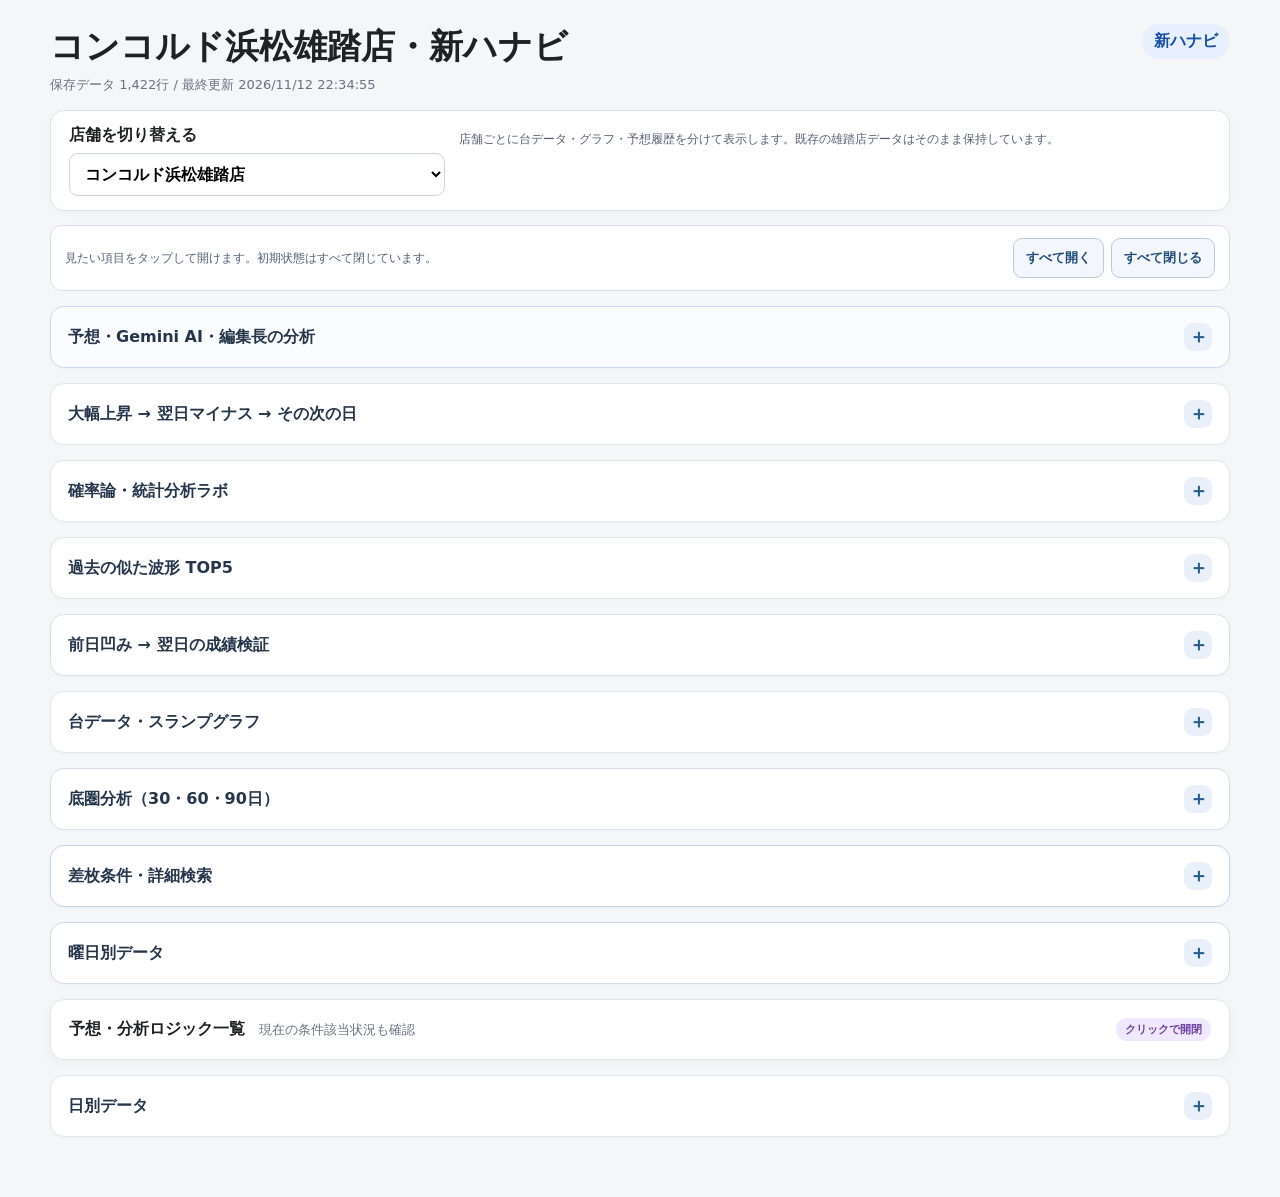
==== commit 7edf46da: "Show explicit Gemini prediction target date for current and saved forecasts" ====
--- a/index.html
+++ b/index.html
@@ -223,6 +223,11 @@
 @media (pointer:coarse) and (max-width:700px), (pointer:coarse) and (orientation:landscape) and (max-height:650px){
  .graphDateBar button.pointPicker,.graphDateBar .pointPickerHint{display:none!important}
 }
+/* グラフ上の点の表示・非表示切替。通常表示と拡大表示で共有する */
+.graphPointToggleBar{display:flex;align-items:center;justify-content:flex-end;gap:8px;padding:5px 2px}
+.graphPointToggleBar label{display:inline-flex;align-items:center;gap:7px;font-size:12px;font-weight:800;color:#34506f;cursor:pointer;white-space:nowrap}
+.graphPointToggleBar input[type=checkbox]{width:17px;height:17px;margin:0;accent-color:#245f9e;cursor:pointer}
+.graphFocusLayer .graphPointToggleBar{padding:4px 11px;background:#f8fbff;border-bottom:1px solid #e2e8f0;flex:0 0 auto}
 .chartWrap canvas.pointPicking{cursor:crosshair}
 
 .graphDateBar button:focus-visible,.graphDateBar input:focus-visible{outline:3px solid #e6a83f;outline-offset:2px}
@@ -326,6 +331,7 @@
     <div id="repairSummary" class="repairSummary" hidden></div>
     <div id="graphQuickRanges" class="graphRangeBar" aria-label="表示する日数"><span class="graphRangeCaption">スマホ用：グラフの表示期間（タップで切替）</span></div>
     <div id="graphRangeInfo" class="graphRangeInfo"></div>
+    <div class="graphPointToggleBar"><label for="showGraphPoints"><input type="checkbox" id="showGraphPoints" checked> 点を表示</label></div>
     <div class="chartWrap"><canvas id="chart"></canvas><div id="tooltip" class="tooltip"></div><div id="graphTapDetail" class="graphTapDetail" hidden aria-live="polite"></div></div>
     <div id="legend" class="legend"></div>
     <div id="trendBox" class="trendBox"></div>
@@ -430,6 +436,7 @@
       <div id="graphFocusDateNotice" class="graphDateNotice" role="status" aria-live="polite">日付を自由に指定できます（開始日だけ・終了日だけも可）。</div>
     </div>
     <div id="graphFocusRangeBar" class="graphRangeBar" aria-label="拡大グラフの表示期間"><span class="graphRangeCaption">表示期間</span></div>
+    <div class="graphPointToggleBar"><label for="showGraphPointsFocus"><input type="checkbox" id="showGraphPointsFocus" checked> 点を表示</label></div>
     <div id="focusChartSlot"></div>
     <div id="graphFocusStats" class="graphFocusStats" aria-label="選択中のグラフの実績"></div>
     <div id="graphFocusFoot" class="graphFocusFoot">点に触れると差枚を確認できます</div>
@@ -623,12 +630,16 @@
   if(malformed){box.innerHTML='<h3>AI分析</h3><div class="muted">前回のAI回答が途中で切れているため表示していません。v5.7で再分析してください。</div>';}
   else if(AI_ANALYSIS&&AI_ANALYSIS.sourceLatestDate===latestDate&&!compositionChanged){
     const ranks=rawRanks.filter(x=>!x.machineNo||activeSet.has(String(x.machineNo))),watch=Array.isArray(AI_ANALYSIS.watchPoints)?AI_ANALYSIS.watchPoints:[];
-    box.innerHTML='<h3>Gemini AI分析</h3>'+forecastDateHtml(AI_ANALYSIS.targetDate,AI_ANALYSIS.sourceLatestDate,'Gemini AI予想')+'<div>'+esc(AI_ANALYSIS.summary||'')+'</div>'+(ranks.length?'<div class="aiRank">'+ranks.map((x,i)=>'<div class="aiRankCard"><div class="aiRankHead"><span class="rankNo">'+(i+1)+'位</span><span class="machineStrong">'+esc(x.machineNo||'')+'</span>'+(x.confidence?'<span class="conf">信頼度 '+esc(x.confidence)+'</span>':'')+'</div><div>'+esc(x.view||'')+'</div>'+(x.weekdayTrend?'<div class="aiDetail"><span>曜日傾向</span><span>'+esc(x.weekdayTrend)+'</span></div>':'')+(x.streakView?'<div class="aiDetail"><span>連勝/連敗</span><span>'+esc(x.streakView)+'</span></div>':'')+(x.recentView?'<div class="aiDetail"><span>直近</span><span>'+esc(x.recentView)+'</span></div>':'')+(x.graphTrend?'<div class="aiDetail"><span>グラフ傾向</span><span>'+esc(x.graphTrend)+'</span></div>':'')+(Array.isArray(x.plusFactors)&&x.plusFactors.length?'<div class="factors plus"><span>良い材料</span>'+x.plusFactors.map(v=>'<em>'+esc(v)+'</em>').join('')+'</div>':'')+(Array.isArray(x.minusFactors)&&x.minusFactors.length?'<div class="factors minus"><span>悪い材料</span>'+x.minusFactors.map(v=>'<em>'+esc(v)+'</em>').join('')+'</div>':'')+'</div>').join('')+'</div>':'')+(watch.length?'<div class="aiWatch"><b>今日見るポイント</b><ul>'+watch.map(v=>'<li>'+esc(v)+'</li>').join('')+'</ul></div>':'')+(AI_ANALYSIS.caution?'<div class="muted" style="margin-top:8px">'+esc(AI_ANALYSIS.caution)+'</div>':'');
+    box.innerHTML='<h3>Gemini AI予想 <span class="editorBadge">対象日：'+esc(forecastDateJP(AI_ANALYSIS.targetDate))+'</span></h3>'+forecastDateHtml(AI_ANALYSIS.targetDate,AI_ANALYSIS.sourceLatestDate,'Gemini AI予想')+'<div>'+esc(AI_ANALYSIS.summary||'')+'</div>'+(ranks.length?'<div class="aiRank">'+ranks.map((x,i)=>'<div class="aiRankCard"><div class="aiRankHead"><span class="rankNo">'+(i+1)+'位</span><span class="machineStrong">'+esc(x.machineNo||'')+'</span>'+(x.confidence?'<span class="conf">信頼度 '+esc(x.confidence)+'</span>':'')+'</div><div>'+esc(x.view||'')+'</div>'+(x.weekdayTrend?'<div class="aiDetail"><span>曜日傾向</span><span>'+esc(x.weekdayTrend)+'</span></div>':'')+(x.streakView?'<div class="aiDetail"><span>連勝/連敗</span><span>'+esc(x.streakView)+'</span></div>':'')+(x.recentView?'<div class="aiDetail"><span>直近</span><span>'+esc(x.recentView)+'</span></div>':'')+(x.graphTrend?'<div class="aiDetail"><span>グラフ傾向</span><span>'+esc(x.graphTrend)+'</span></div>':'')+(Array.isArray(x.plusFactors)&&x.plusFactors.length?'<div class="factors plus"><span>良い材料</span>'+x.plusFactors.map(v=>'<em>'+esc(v)+'</em>').join('')+'</div>':'')+(Array.isArray(x.minusFactors)&&x.minusFactors.length?'<div class="factors minus"><span>悪い材料</span>'+x.minusFactors.map(v=>'<em>'+esc(v)+'</em>').join('')+'</div>':'')+'</div>').join('')+'</div>':'')+(watch.length?'<div class="aiWatch"><b>今日見るポイント</b><ul>'+watch.map(v=>'<li>'+esc(v)+'</li>').join('')+'</ul></div>':'')+(AI_ANALYSIS.caution?'<div class="muted" style="margin-top:8px">'+esc(AI_ANALYSIS.caution)+'</div>':'');
   }else{
     const saved=mergedGeminiHistory(),last=saved[saved.length-1]||null;
-    const lastLabel=last?.targetDate?'保存済みの最終Gemini予想：'+esc(last.targetDate)+'（基準データ：'+esc(last.sourceLatestDate||'不明')+'）。':'過去のGemini予想履歴はありません。';
-    box.innerHTML='<h3>Gemini AI分析</h3>'+
-      '<div class="muted">最新データ：'+esc(latestDate)+'。'+lastLabel+'</div>'+
+    // 保存済み予想は「今日の予想」と誤認しないよう対象日を強調して示す。
+    const savedDate=last?.targetDate||AI_ANALYSIS?.targetDate||'';
+    const savedSource=last?.sourceLatestDate||AI_ANALYSIS?.sourceLatestDate||'';
+    const savedDateBanner=savedDate?forecastDateHtml(savedDate,savedSource,'Gemini AI予想（保存済み）'):'<div class="muted">保存済みのGemini予想はありません。</div>';
+    const savedHeader=savedDate?' <span class="editorBadge">対象日：'+esc(forecastDateJP(savedDate))+'</span>':'';
+    box.innerHTML='<h3>Gemini AI予想'+savedHeader+'</h3>'+savedDateBanner+
+      '<div class="muted">最新の台データ：'+esc(forecastDateJP(latestDate))+'まで</div>'+
       '<div class="muted">'+(compositionChanged?'台構成が変わったため、撤去済み台を除外してAI分析を再実行してください。':'最新データに対するGemini AI予想はまだ公開されていません。')+'</div>'+
       '<div class="tiny" style="margin-top:8px">PCのChrome拡張機能から「AIで今日を分析してGitHubへ公開」を実行してください。GitHub公開失敗の場合は拡張機能に原因が表示されます（v5.14.1以降）。</div>';
   }
@@ -781,6 +792,20 @@
 
 let graphCustomRange={start:'',end:'',active:false};
 
+/* 点の表示設定は通常グラフと拡大グラフで共通。初期値は表示。 */
+let showGraphPoints=true;
+function setupGraphPointToggles(){
+  const controls=[$('showGraphPoints'),$('showGraphPointsFocus')].filter(Boolean);
+  controls.forEach(el=>{
+    el.checked=showGraphPoints;
+    el.addEventListener('change',()=>{
+      showGraphPoints=el.checked;
+      controls.forEach(other=>{other.checked=showGraphPoints;});
+      draw(daily(filtered()));
+    });
+  });
+}
+
 let pointPickActive=false,pointPickStart='',pointPickDown=null;
 function updatePointPickUI(){
   for(const key of ['graphDate','graphFocusDate']){
@@ -976,8 +1001,8 @@
 if(!zoomYAxis){min=Math.min(0,min);max=Math.max(0,max);}
 if(max===min){max+=100;min-=100;}
 if(zoomYAxis){const pad=(max-min)*.06;min-=pad;max+=pad;}
-const range=max-min||1,x=i=>p.l+(data.length===1?w/2:i*w/(data.length-1)),y=v=>p.t+(max-v)*h/range;c.strokeStyle='#e4e8ee';c.fillStyle='#6b7280';c.font=phonePortrait?'11px system-ui':'12px system-ui';for(let i=0;i<=4;i++){const val=max-range*i/4,yy=p.t+h*i/4;c.beginPath();c.moveTo(p.l,yy);c.lineTo(p.l+w,yy);c.stroke();c.textAlign='right';c.textBaseline='middle';c.fillText(Math.round(val).toLocaleString('ja-JP'),p.l-8,yy);}if(min<0&&max>0){c.strokeStyle='#9aa0a6';c.beginPath();c.moveTo(p.l,y(0));c.lineTo(p.l+w,y(0));c.stroke();}const mode=modeSel.value;if(mode==='daily'){const bw=Math.max(2,Math.min(14,w/Math.max(1,data.length)*.72)),y0=y(0);data.forEach((d,i)=>{const yy=y(d.value);c.fillStyle=d.repair?'#8b9ab0':d.value>=0?'#1a73e8':'#d93025';c.fillRect(x(i)-bw/2,d.repair?y0-2:Math.min(yy,y0),bw,d.repair?4:Math.max(1,Math.abs(y0-yy)));});}else if(mode==='cumulative'){for(let i=1;i<data.length;i++){c.strokeStyle=data[i].repair?'#7d8da3':data[i].diff>0?'#1a73e8':data[i].diff<0?'#d93025':'#9aa0a6';c.setLineDash(data[i].repair?[4,4]:[]);c.lineWidth=phonePortrait?.85:1.15;c.beginPath();c.moveTo(x(i-1),y(data[i-1].value));c.lineTo(x(i),y(data[i].value));c.stroke();c.setLineDash([]);}data.forEach((d,i)=>{c.beginPath();c.fillStyle=d.repair?'#7d8da3':d.diff>0?'#1a73e8':d.diff<0?'#d93025':'#9aa0a6';c.arc(x(i),y(d.value),pointRadius,0,Math.PI*2);c.fill();if(!densePhone){c.strokeStyle='#fff';c.lineWidth=phonePortrait?.6:1;c.stroke();}});}else{c.strokeStyle='#1a73e8';c.lineWidth=phonePortrait?.85:1.15;c.beginPath();data.forEach((d,i)=>i?c.lineTo(x(i),y(d.value)):c.moveTo(x(i),y(d.value)));c.stroke();data.forEach((d,i)=>{c.beginPath();c.fillStyle=d.value>=0?'#1a73e8':'#d93025';c.arc(x(i),y(d.value),pointRadius,0,Math.PI*2);c.fill();});}const maxLabels=Math.min(6,Math.max(2,Math.floor(w/(phonePortrait?90:150)))),step=Math.max(1,Math.ceil((data.length-1)/Math.max(1,maxLabels-1)));c.fillStyle='#6b7280';c.font=phonePortrait?'11px system-ui':'11px system-ui';c.textAlign='center';c.textBaseline='top';data.forEach((d,i)=>{if(phonePortrait?(i===0||i===data.length-1||(i%step===0&&i+Math.max(1,Math.round(step*.45))<data.length-1)):(i%step===0||i===data.length-1))c.fillText(d.label,x(i),p.t+h+(phonePortrait?8:10));});points=data.map((d,i)=>({x:x(i),y:y(d.value),d}));
-if(pointPickActive&&pointPickStart){
+const range=max-min||1,x=i=>p.l+(data.length===1?w/2:i*w/(data.length-1)),y=v=>p.t+(max-v)*h/range;c.strokeStyle='#e4e8ee';c.fillStyle='#6b7280';c.font=phonePortrait?'11px system-ui':'12px system-ui';for(let i=0;i<=4;i++){const val=max-range*i/4,yy=p.t+h*i/4;c.beginPath();c.moveTo(p.l,yy);c.lineTo(p.l+w,yy);c.stroke();c.textAlign='right';c.textBaseline='middle';c.fillText(Math.round(val).toLocaleString('ja-JP'),p.l-8,yy);}if(min<0&&max>0){c.strokeStyle='#9aa0a6';c.beginPath();c.moveTo(p.l,y(0));c.lineTo(p.l+w,y(0));c.stroke();}const mode=modeSel.value;if(mode==='daily'){const bw=Math.max(2,Math.min(14,w/Math.max(1,data.length)*.72)),y0=y(0);data.forEach((d,i)=>{const yy=y(d.value);c.fillStyle=d.repair?'#8b9ab0':d.value>=0?'#1a73e8':'#d93025';c.fillRect(x(i)-bw/2,d.repair?y0-2:Math.min(yy,y0),bw,d.repair?4:Math.max(1,Math.abs(y0-yy)));});}else if(mode==='cumulative'){for(let i=1;i<data.length;i++){c.strokeStyle=data[i].repair?'#7d8da3':data[i].diff>0?'#1a73e8':data[i].diff<0?'#d93025':'#9aa0a6';c.setLineDash(data[i].repair?[4,4]:[]);c.lineWidth=phonePortrait?.85:1.15;c.beginPath();c.moveTo(x(i-1),y(data[i-1].value));c.lineTo(x(i),y(data[i].value));c.stroke();c.setLineDash([]);}if(showGraphPoints)data.forEach((d,i)=>{c.beginPath();c.fillStyle=d.repair?'#7d8da3':d.diff>0?'#1a73e8':d.diff<0?'#d93025':'#9aa0a6';c.arc(x(i),y(d.value),pointRadius,0,Math.PI*2);c.fill();if(!densePhone){c.strokeStyle='#fff';c.lineWidth=phonePortrait?.6:1;c.stroke();}});}else{c.strokeStyle='#1a73e8';c.lineWidth=phonePortrait?.85:1.15;c.beginPath();data.forEach((d,i)=>i?c.lineTo(x(i),y(d.value)):c.moveTo(x(i),y(d.value)));c.stroke();if(showGraphPoints)data.forEach((d,i)=>{c.beginPath();c.fillStyle=d.value>=0?'#1a73e8':'#d93025';c.arc(x(i),y(d.value),pointRadius,0,Math.PI*2);c.fill();});}const maxLabels=Math.min(6,Math.max(2,Math.floor(w/(phonePortrait?90:150)))),step=Math.max(1,Math.ceil((data.length-1)/Math.max(1,maxLabels-1)));c.fillStyle='#6b7280';c.font=phonePortrait?'11px system-ui':'11px system-ui';c.textAlign='center';c.textBaseline='top';data.forEach((d,i)=>{if(phonePortrait?(i===0||i===data.length-1||(i%step===0&&i+Math.max(1,Math.round(step*.45))<data.length-1)):(i%step===0||i===data.length-1))c.fillText(d.label,x(i),p.t+h+(phonePortrait?8:10));});points=data.map((d,i)=>({x:x(i),y:y(d.value),d}));
+if(showGraphPoints&&pointPickActive&&pointPickStart){
   const p=points.find(x=>x.d.date===pointPickStart);
   if(p){c.beginPath();c.arc(p.x,p.y,8,0,Math.PI*2);c.strokeStyle='#ef9f16';c.lineWidth=3;c.stroke();}
 }
@@ -1298,6 +1323,7 @@
   if(requestedMonth&&[...monthSel.options].some(x=>x.value===requestedMonth))monthSel.value=requestedMonth;
 }
 setupGraphDateRange();
+setupGraphPointToggles();
 render();
 graphRangeControls();
 setupWeekdaySection();
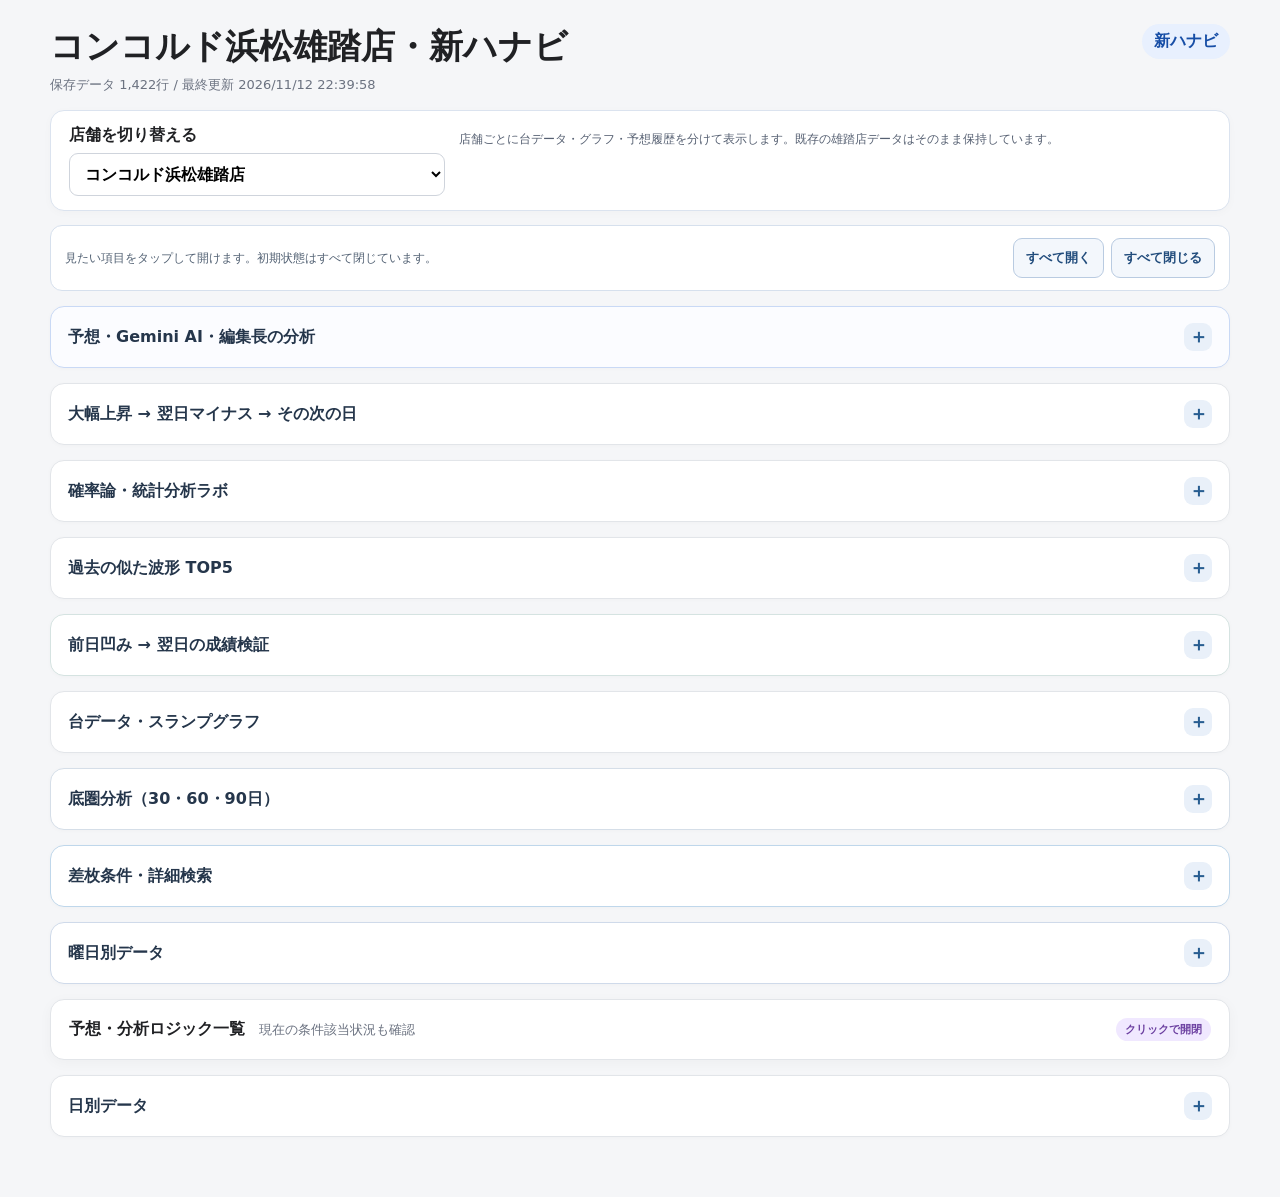
==== commit 0833dbca: "Remove graph click-to-select date-range UI and associated logic" ====
--- a/index.html
+++ b/index.html
@@ -216,19 +216,11 @@
 .graphDateBar input[type=date]{box-sizing:border-box;min-height:40px;width:100%;max-width:100%;border:1px solid #b9c9df;border-radius:7px;padding:7px;color:#223348;background:#fff;font-size:14px}
 .graphDateBar button{min-height:40px;border:1px solid #b9c9df;border-radius:8px;padding:8px 13px;background:white;color:#245f9e;font-weight:800;cursor:pointer;touch-action:manipulation}
 .graphDateBar button.graphDateApply{background:#245f9e;border-color:#245f9e;color:#fff}
-.graphDateBar button.pointPicker{flex:1 1 100%;background:#eaf3ff;color:#245f9e;border:2px solid #245f9e}
-.graphDateBar button.pointPicker[aria-pressed="true"]{background:#245f9e;color:white}
-.graphDateBar .pointPickerHint{font-size:12px;color:#536277;flex-basis:100%}
-/* スマホでは点から期間選択するボタンと説明だけ非表示。日付入力とPCの操作は維持。 */
-@media (pointer:coarse) and (max-width:700px), (pointer:coarse) and (orientation:landscape) and (max-height:650px){
- .graphDateBar button.pointPicker,.graphDateBar .pointPickerHint{display:none!important}
-}
 /* グラフ上の点の表示・非表示切替。通常表示と拡大表示で共有する */
 .graphPointToggleBar{display:flex;align-items:center;justify-content:flex-end;gap:8px;padding:5px 2px}
 .graphPointToggleBar label{display:inline-flex;align-items:center;gap:7px;font-size:12px;font-weight:800;color:#34506f;cursor:pointer;white-space:nowrap}
 .graphPointToggleBar input[type=checkbox]{width:17px;height:17px;margin:0;accent-color:#245f9e;cursor:pointer}
 .graphFocusLayer .graphPointToggleBar{padding:4px 11px;background:#f8fbff;border-bottom:1px solid #e2e8f0;flex:0 0 auto}
-.chartWrap canvas.pointPicking{cursor:crosshair}
 
 .graphDateBar button:focus-visible,.graphDateBar input:focus-visible{outline:3px solid #e6a83f;outline-offset:2px}
 .graphDateBar .graphDateNotice{flex-basis:100%;font-size:12px;color:#536277;line-height:1.5}
@@ -322,8 +314,6 @@
       <label for="graphDateEnd">終了日<input id="graphDateEnd" type="date"></label>
       <button type="button" id="graphDateApply" class="graphDateApply">この期間を表示</button>
       <button type="button" id="graphDateClear">日付指定を解除</button>
-      <button type="button" id="graphDatePick" class="pointPicker" aria-pressed="false">● グラフの点から期間を選ぶ</button>
-      <div class="pointPickerHint">開始日の点をタップし、続いて終了日の点をタップしてください。</div>
       <div id="graphDateNotice" class="graphDateNotice" role="status" aria-live="polite">日付を自由に指定できます（開始日だけ・終了日だけも可）。</div>
     </div>
     <div class="graphFocusLaunch"><button type="button" id="graphFocusOpen" aria-controls="graphFocusLayer" aria-haspopup="dialog">⛶ グラフだけ表示</button><small>スマホで拡大表示できます。横向きもおすすめです。</small></div>
@@ -431,8 +421,6 @@
       <label for="graphFocusDateEnd">終了日<input id="graphFocusDateEnd" type="date"></label>
       <button type="button" id="graphFocusDateApply" class="graphDateApply">この期間を表示</button>
       <button type="button" id="graphFocusDateClear">日付指定を解除</button>
-      <button type="button" id="graphFocusDatePick" class="pointPicker" aria-pressed="false">● グラフの点から期間を選ぶ</button>
-      <div class="pointPickerHint">開始日の点をタップし、続いて終了日の点をタップしてください。</div>
       <div id="graphFocusDateNotice" class="graphDateNotice" role="status" aria-live="polite">日付を自由に指定できます（開始日だけ・終了日だけも可）。</div>
     </div>
     <div id="graphFocusRangeBar" class="graphRangeBar" aria-label="拡大グラフの表示期間"><span class="graphRangeCaption">表示期間</span></div>
@@ -806,74 +794,6 @@
   });
 }
 
-let pointPickActive=false,pointPickStart='',pointPickDown=null;
-function updatePointPickUI(){
-  for(const key of ['graphDate','graphFocusDate']){
-    const b=$(key+'Pick');
-    if(!b)continue;
-    b.setAttribute('aria-pressed',pointPickActive?'true':'false');
-    b.textContent=pointPickActive?(pointPickStart?'● 終了日の点をタップ':'● 開始日の点をタップ'):'● グラフの点から期間を選ぶ';
-  }
-  canvas.classList.toggle('pointPicking',pointPickActive);
-}
-function resetPointPick(){pointPickActive=false;pointPickStart='';pointPickDown=null;updatePointPickUI();}
-function togglePointPick(){
-  if(modeSel.value==='monthly'){
-    setGraphDateNotice('点での日付指定は、累計差枚または日別差枚で使用してください。',true);return;
-  }
-  if(pointPickActive){
-    resetPointPick();syncGraphDateFields();
-    setGraphDateNotice(graphDateDefaultMessage());
-  }else{
-    pointPickActive=true;pointPickStart='';pointPickDown=null;updatePointPickUI();
-    setGraphDateNotice('まず、グラフの開始日の点をタップしてください。');
-  }
-  draw(daily(filtered()));
-}
-function choosePointDate(e){
-  if(!pointPickActive||!points.length||graphZoomPinch||graphZoomTouches.size>1)return;
-  const r=canvas.getBoundingClientRect(),mx=e.clientX-r.left,my=e.clientY-r.top;
-  let chosen=null,dist=Infinity;
-  for(const p of points){
-    const dx=Math.abs(p.x-mx),dy=Math.abs(p.y-my);
-    const score=e.pointerType==='mouse'?Math.hypot(dx,dy):dx+Math.min(dy,40)*.08;
-    if(score<dist){chosen=p;dist=score;}
-  }
-  if(!chosen||dist>(e.pointerType==='mouse'?28:Math.max(22,r.width/Math.max(2,points.length-1))))return;
-  const d=String(chosen.d.date||'');
-  if(!/^\d{4}-\d{2}-\d{2}$/.test(d))return;
-  if(!pointPickStart){
-    pointPickStart=d;
-    for(const key of ['graphDate','graphFocusDate']){$(key+'Start').value=d;$(key+'End').value='';}
-    updatePointPickUI();
-    setGraphDateNotice('開始日 '+d+' を選択。続いて終了日の点をタップしてください。');
-    const info=$('graphTapDetail');if(info){info.textContent='開始日 '+d+' を選択しました';info.hidden=false;}
-    tooltip.style.display='none';draw(daily(filtered()));
-  }else{
-    const a=pointPickStart;
-    for(const key of ['graphDate','graphFocusDate']){
-      $(key+'Start').value=a<=d?a:d;$(key+'End').value=a<=d?d:a;
-    }
-    resetPointPick();applyGraphDateRange('graphDate');
-  }
-}
-function setupPointPicker(){
-  for(const key of ['graphDate','graphFocusDate'])$(key+'Pick').addEventListener('click',togglePointPick);
-  canvas.addEventListener('pointerdown',e=>{
-    if(pointPickActive)pointPickDown={id:e.pointerId,x:e.clientX,y:e.clientY};
-  });
-  canvas.addEventListener('pointermove',e=>{
-    if(pointPickDown&&e.pointerId===pointPickDown.id&&Math.hypot(e.clientX-pointPickDown.x,e.clientY-pointPickDown.y)>12)pointPickDown=null;
-  });
-  canvas.addEventListener('pointerup',e=>{
-    if(!pointPickActive||!pointPickDown||e.pointerId!==pointPickDown.id)return;
-    const delta=Math.hypot(e.clientX-pointPickDown.x,e.clientY-pointPickDown.y);
-    pointPickDown=null;if(delta<=12)choosePointDate(e);
-  });
-  canvas.addEventListener('pointercancel',()=>{pointPickDown=null;});
-  updatePointPickUI();
-}
-
 function syncGraphDateFields(){
   for(const key of ['graphDate','graphFocusDate']){
     const from=$(key+'Start'),to=$(key+'End');
@@ -889,7 +809,6 @@
 }
 function graphDateDefaultMessage(){return '日付を自由に指定できます（開始日だけ・終了日だけも可）。';}
 function clearGraphDateRange(redraw=true){
-  resetPointPick();
   graphCustomRange={start:'',end:'',active:false};
   syncGraphDateFields();
   setGraphDateNotice(graphDateDefaultMessage());
@@ -900,7 +819,6 @@
   if(redraw){render();graphRangeControls();if($('weekdayPeriodSel')?.value==='CHART')renderWeekdaySection();}
 }
 function applyGraphDateRange(key){
-  resetPointPick();
   const start=$(key+'Start').value,end=$(key+'End').value;
   if(!start&&!end){clearGraphDateRange();return;}
   if(start&&end&&start>end){setGraphDateNotice('開始日が終了日より後です。日付を確認してください。',true);return;}
@@ -921,7 +839,6 @@
     $(key+'Clear').addEventListener('click',()=>clearGraphDateRange());
   }
   syncGraphDateFields();
-  setupPointPicker();
 }
 
 function graphWindowSeries(all){
@@ -941,8 +858,7 @@
         graphCustomRange={start:'',end:'',active:false};
         syncGraphDateFields();setGraphDateNotice(graphDateDefaultMessage());
       }
-      resetPointPick();
-      graphMobileRange=button.dataset.range;
+          graphMobileRange=button.dataset.range;
       graphZoomResetState();
       tooltip.style.display='none';
       const info=$('graphTapDetail');if(info){info.hidden=true;info.textContent='';}
@@ -1002,10 +918,6 @@
 if(max===min){max+=100;min-=100;}
 if(zoomYAxis){const pad=(max-min)*.06;min-=pad;max+=pad;}
 const range=max-min||1,x=i=>p.l+(data.length===1?w/2:i*w/(data.length-1)),y=v=>p.t+(max-v)*h/range;c.strokeStyle='#e4e8ee';c.fillStyle='#6b7280';c.font=phonePortrait?'11px system-ui':'12px system-ui';for(let i=0;i<=4;i++){const val=max-range*i/4,yy=p.t+h*i/4;c.beginPath();c.moveTo(p.l,yy);c.lineTo(p.l+w,yy);c.stroke();c.textAlign='right';c.textBaseline='middle';c.fillText(Math.round(val).toLocaleString('ja-JP'),p.l-8,yy);}if(min<0&&max>0){c.strokeStyle='#9aa0a6';c.beginPath();c.moveTo(p.l,y(0));c.lineTo(p.l+w,y(0));c.stroke();}const mode=modeSel.value;if(mode==='daily'){const bw=Math.max(2,Math.min(14,w/Math.max(1,data.length)*.72)),y0=y(0);data.forEach((d,i)=>{const yy=y(d.value);c.fillStyle=d.repair?'#8b9ab0':d.value>=0?'#1a73e8':'#d93025';c.fillRect(x(i)-bw/2,d.repair?y0-2:Math.min(yy,y0),bw,d.repair?4:Math.max(1,Math.abs(y0-yy)));});}else if(mode==='cumulative'){for(let i=1;i<data.length;i++){c.strokeStyle=data[i].repair?'#7d8da3':data[i].diff>0?'#1a73e8':data[i].diff<0?'#d93025':'#9aa0a6';c.setLineDash(data[i].repair?[4,4]:[]);c.lineWidth=phonePortrait?.85:1.15;c.beginPath();c.moveTo(x(i-1),y(data[i-1].value));c.lineTo(x(i),y(data[i].value));c.stroke();c.setLineDash([]);}if(showGraphPoints)data.forEach((d,i)=>{c.beginPath();c.fillStyle=d.repair?'#7d8da3':d.diff>0?'#1a73e8':d.diff<0?'#d93025':'#9aa0a6';c.arc(x(i),y(d.value),pointRadius,0,Math.PI*2);c.fill();if(!densePhone){c.strokeStyle='#fff';c.lineWidth=phonePortrait?.6:1;c.stroke();}});}else{c.strokeStyle='#1a73e8';c.lineWidth=phonePortrait?.85:1.15;c.beginPath();data.forEach((d,i)=>i?c.lineTo(x(i),y(d.value)):c.moveTo(x(i),y(d.value)));c.stroke();if(showGraphPoints)data.forEach((d,i)=>{c.beginPath();c.fillStyle=d.value>=0?'#1a73e8':'#d93025';c.arc(x(i),y(d.value),pointRadius,0,Math.PI*2);c.fill();});}const maxLabels=Math.min(6,Math.max(2,Math.floor(w/(phonePortrait?90:150)))),step=Math.max(1,Math.ceil((data.length-1)/Math.max(1,maxLabels-1)));c.fillStyle='#6b7280';c.font=phonePortrait?'11px system-ui':'11px system-ui';c.textAlign='center';c.textBaseline='top';data.forEach((d,i)=>{if(phonePortrait?(i===0||i===data.length-1||(i%step===0&&i+Math.max(1,Math.round(step*.45))<data.length-1)):(i%step===0||i===data.length-1))c.fillText(d.label,x(i),p.t+h+(phonePortrait?8:10));});points=data.map((d,i)=>({x:x(i),y:y(d.value),d}));
-if(showGraphPoints&&pointPickActive&&pointPickStart){
-  const p=points.find(x=>x.d.date===pointPickStart);
-  if(p){c.beginPath();c.arc(p.x,p.y,8,0,Math.PI*2);c.strokeStyle='#ef9f16';c.lineWidth=3;c.stroke();}
-}
 const ex=extremes(ds),st=streaks(ds);$('legend').innerHTML=(ex?'<span class="blue">最大差枚 '+signed(ex.hi.diff)+'枚 '+shortDate(ex.hi.date)+'</span> / <span class="red">最大マイナス '+signed(ex.lo.diff)+'枚 '+shortDate(ex.lo.date)+'</span> / ':'')+'<span class="blue">最長上昇 '+st.bestUp.days+'日 ('+signed(st.bestUp.diff)+'枚) '+shortDate(st.bestUp.start)+'〜'+shortDate(st.bestUp.end)+'</span> / <span class="red">最長下降 '+st.bestDn.days+'日 ('+signed(st.bestDn.diff)+'枚) '+shortDate(st.bestDn.start)+'〜'+shortDate(st.bestDn.end)+'</span>';}
 
 
@@ -1463,8 +1375,7 @@
 });
 for(const [dst,src] of [[graphFocusMachine,machineSel],[graphFocusMonth,monthSel],[graphFocusMode,modeSel]]){
   dst.addEventListener('change',()=>{
-    resetPointPick();
-    src.value=dst.value;
+      src.value=dst.value;
     if(src===monthSel&&graphCustomRange.active){
       graphCustomRange={start:'',end:'',active:false};
       syncGraphDateFields();setGraphDateNotice(graphDateDefaultMessage());
@@ -1484,7 +1395,6 @@
 });
 
 [machineSel,monthSel,modeSel].forEach(x=>x.addEventListener('change',()=>{
-  resetPointPick();
   const info=$('graphTapDetail');if(info)info.hidden=true;
   if(x===monthSel&&graphCustomRange.active){
     graphCustomRange={start:'',end:'',active:false};
@@ -1493,7 +1403,7 @@
   render();graphRangeControls();
   if(x===monthSel&&$('weekdayPeriodSel')?.value==='CHART')renderWeekdaySection();
 }));window.addEventListener('resize',()=>{if(RECORDS.length)render();});function showChartTooltip(e){
- if(pointPickActive||graphZoomTouches.size>=2||graphZoomPinch)return;
+ if(graphZoomTouches.size>=2||graphZoomPinch)return;
  if(!points.length)return;
  const r=canvas.getBoundingClientRect(),mx=e.clientX-r.left,my=e.clientY-r.top;
  const touch=e.pointerType==='touch'||e.pointerType==='pen';
